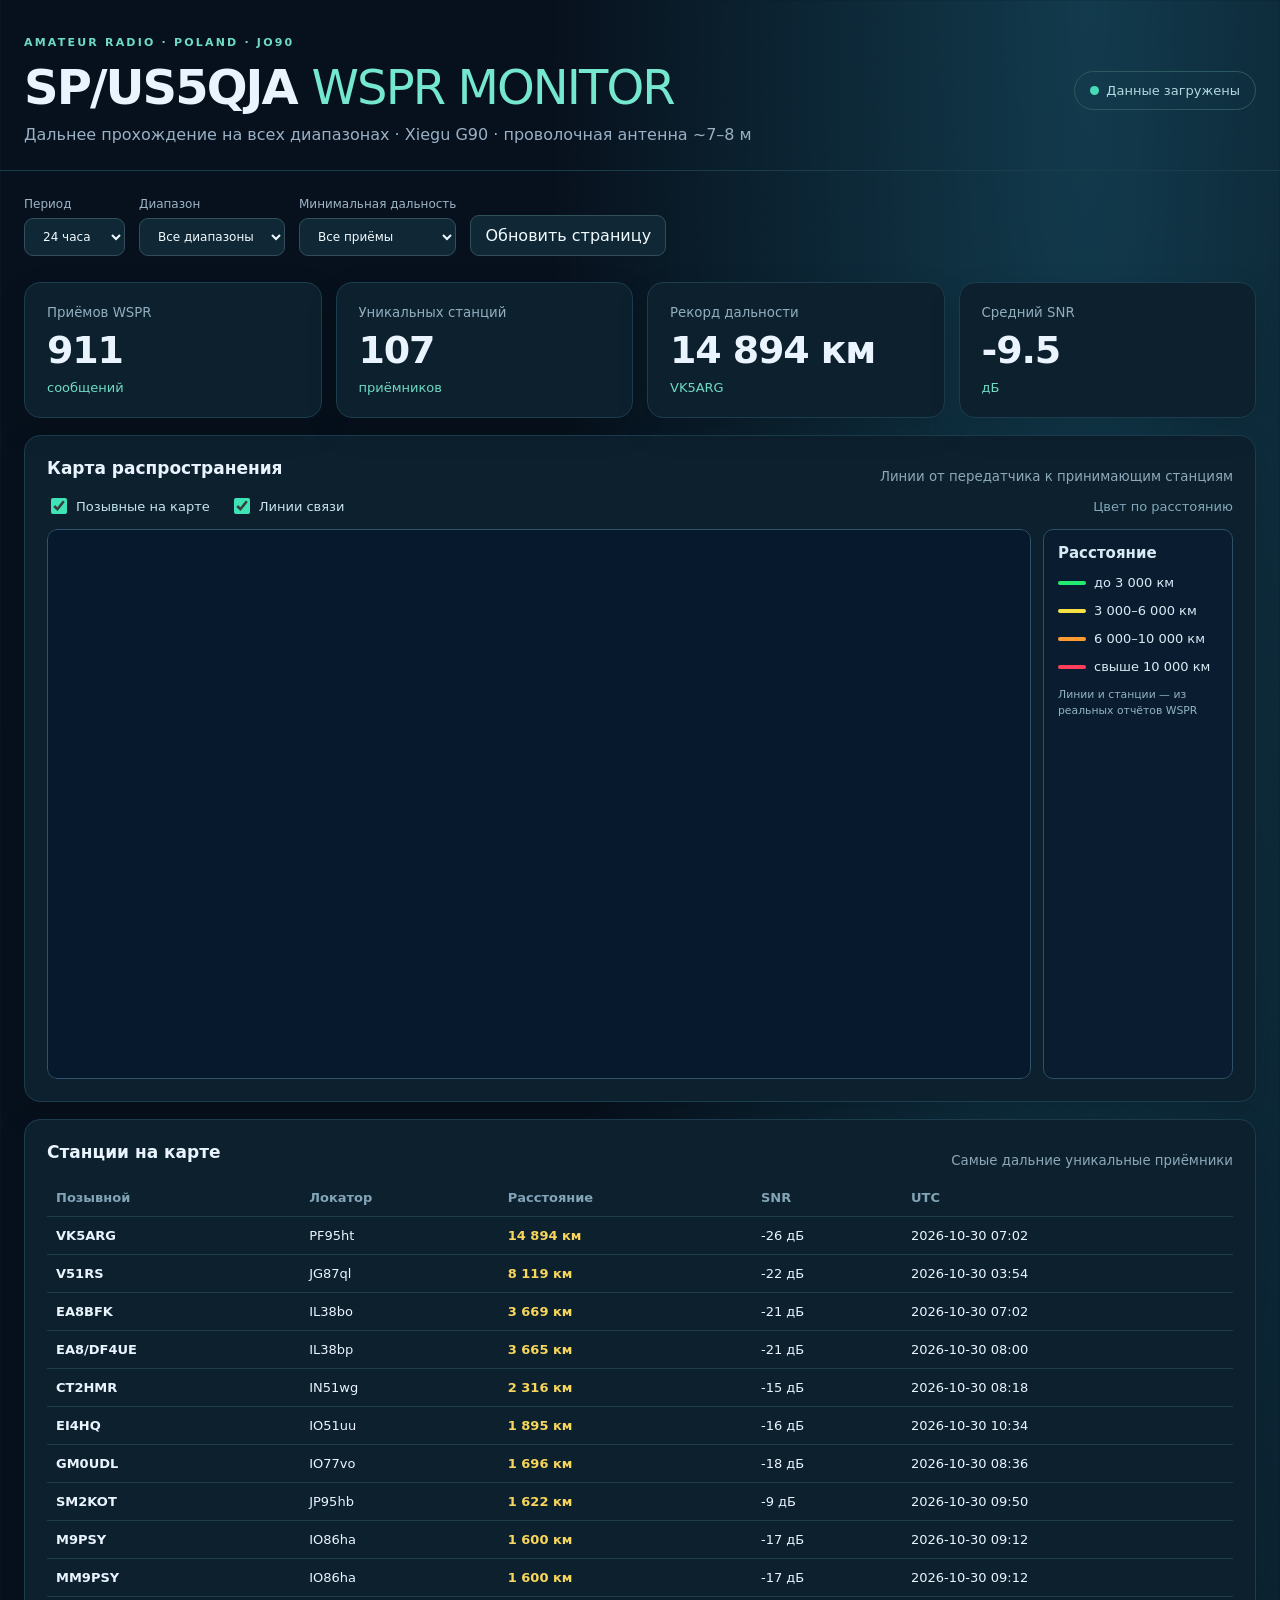
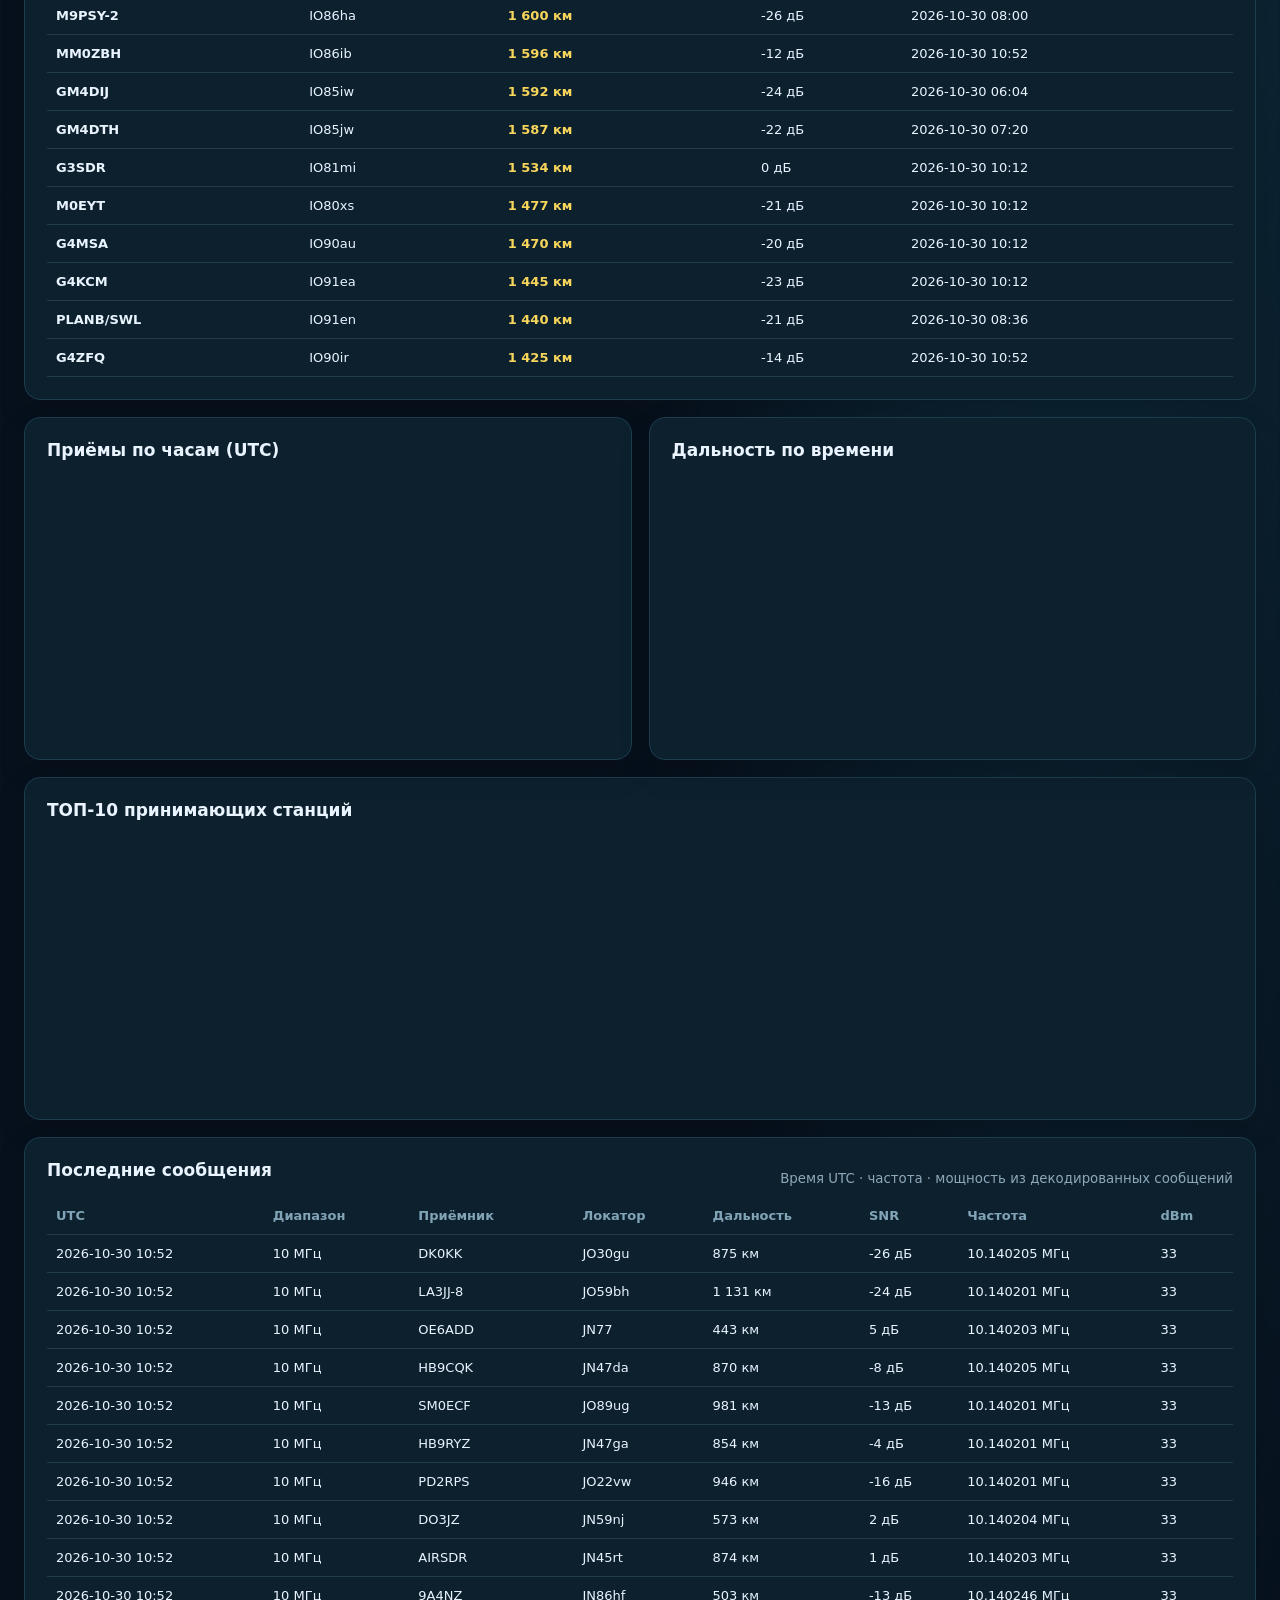
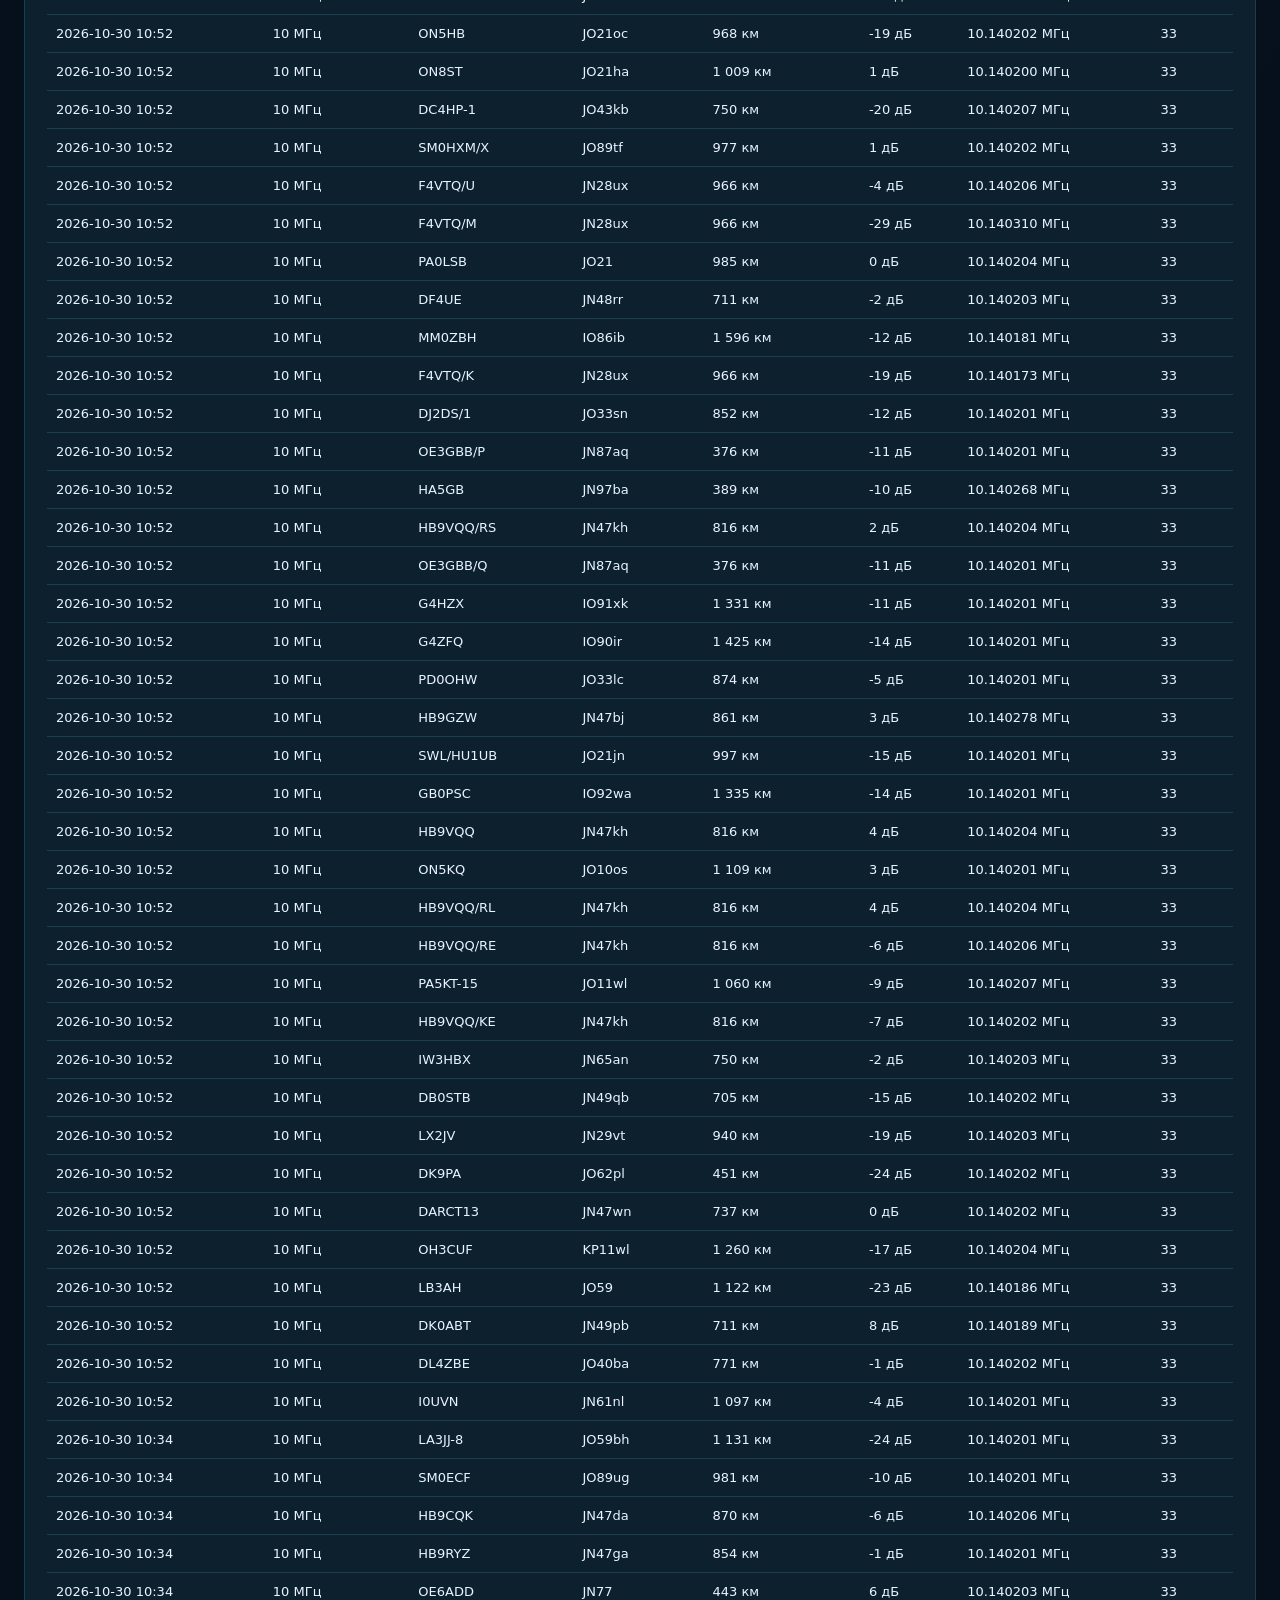
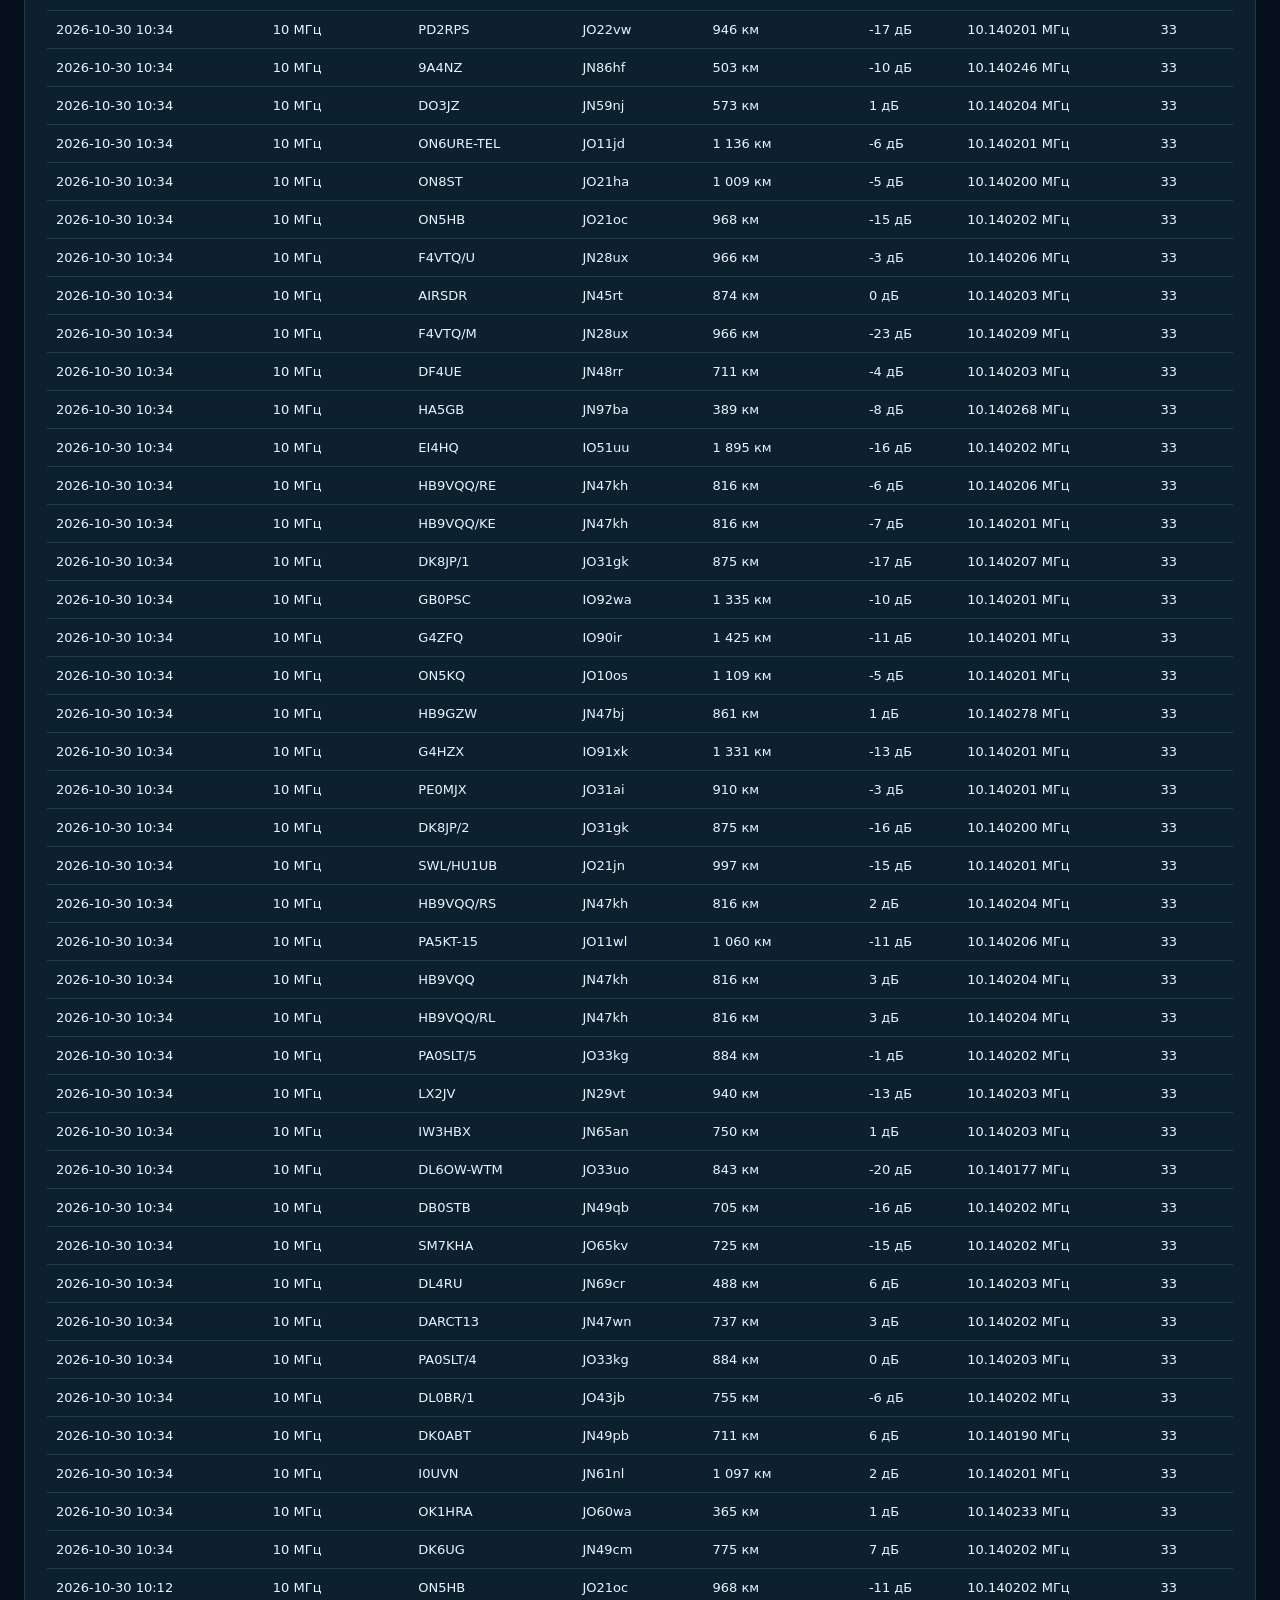
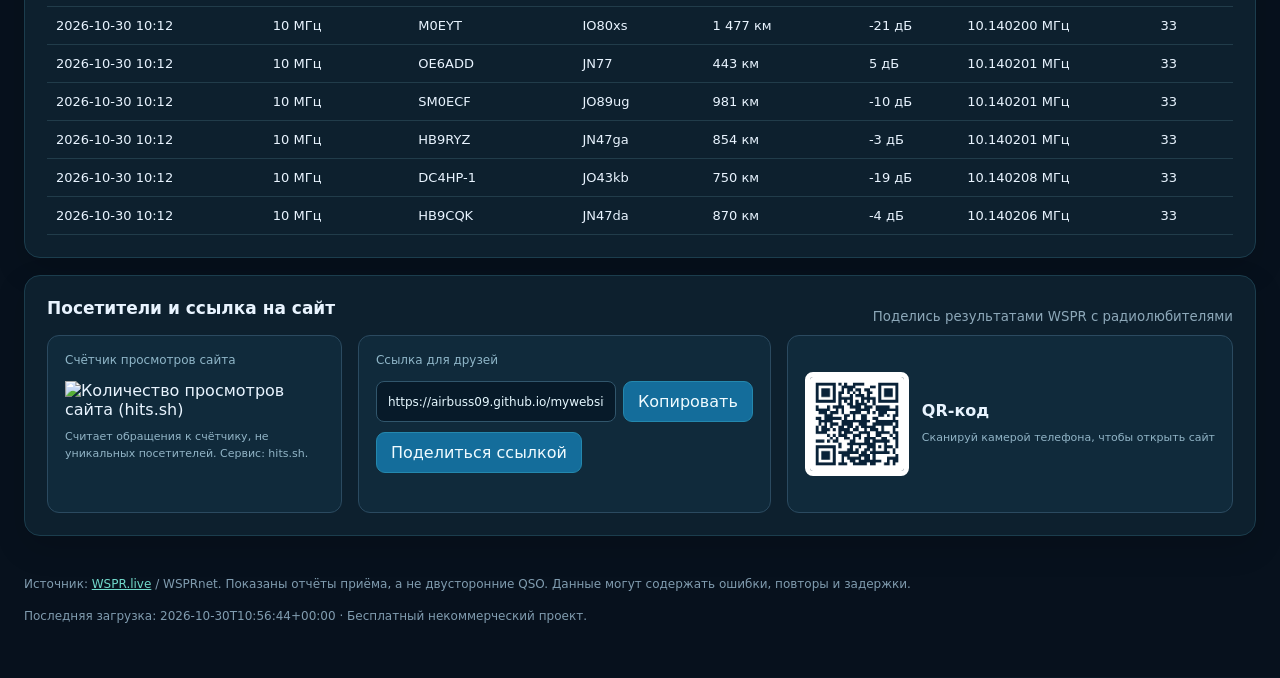
==== index.html @ c677f8a8 "Add files via upload" ====
<!doctype html><html lang="ru"><head><meta charset="utf-8"><meta name="viewport" content="width=device-width,initial-scale=1"><title>SP/US5QJA · WSPR Monitor</title><meta name="description" content="Мониторинг WSPR станции SP/US5QJA из Польши, все радиолюбительские диапазоны"><link rel="stylesheet" href="style.css?v=4"><link rel="stylesheet" href="https://unpkg.com/leaflet@1.9.4/dist/leaflet.css" ><script src="https://cdn.jsdelivr.net/npm/chart.js@4.4.7/dist/chart.umd.min.js" defer></script><script src="https://unpkg.com/leaflet@1.9.4/dist/leaflet.js" integrity="sha256-20nQCchB9co0qIjJZRGuk2/Z9VM+kNiyxNV1lvTlZBo=" crossorigin="" defer></script><script src="app.js?v=4" defer></script></head><body><header><div class="wrap top"><div><div class="eyebrow">AMATEUR RADIO · POLAND · JO90</div><h1>SP/US5QJA <span>WSPR MONITOR</span></h1><p>Дальнее прохождение на всех диапазонах · Xiegu G90 · проволочная антенна ~7–8 м</p></div><div class="status"><span class="dot"></span><span id="status">Загрузка данных…</span></div></div></header><main class="wrap"><section class="toolbar"><label>Период <select id="period"><option value="24">24 часа</option><option value="168">7 дней</option><option value="720">30 дней</option></select></label><label>Диапазон <select id="band"><option value="all">Все диапазоны</option><option value="1">160 м</option><option value="3">80 м</option><option value="5">60 м</option><option value="7">40 м</option><option value="10">30 м</option><option value="14">20 м</option><option value="18">17 м</option><option value="21">15 м</option><option value="24">12 м</option><option value="28">10 м</option><option value="50">6 м</option><option value="70">4 м</option><option value="144">2 м</option></select></label><label>Минимальная дальность <select id="distance"><option value="0">Все приёмы</option><option value="1000">1 000 км</option><option value="3000">3 000 км</option><option value="8000">8 000 км</option></select></label><button id="reload">Обновить страницу</button></section><section class="stats"><article><small>Приёмов WSPR</small><strong id="spots">—</strong><span>сообщений</span></article><article><small>Уникальных станций</small><strong id="receivers">—</strong><span>приёмников</span></article><article><small>Рекорд дальности</small><strong id="maxkm">—</strong><span id="bestcall">—</span></article><article><small>Средний SNR</small><strong id="snr">—</strong><span>дБ</span></article></section><section class="panel"><div class="heading"><h2>Карта распространения</h2><small>Линии от передатчика к принимающим станциям</small></div><div class="map-tools"><label><input id="showLabels" type="checkbox" checked> Позывные на карте</label><label><input id="showPaths" type="checkbox" checked> Линии связи</label><span>Цвет по расстоянию</span></div><div class="map-shell"><div id="map"></div><div class="map-legend"><b>Расстояние</b><div><i style="background:#23ec72"></i> до 3 000 км</div><div><i style="background:#f7e044"></i> 3 000–6 000 км</div><div><i style="background:#ff9b2f"></i> 6 000–10 000 км</div><div><i style="background:#ff405d"></i> свыше 10 000 км</div><small>Линии и станции — из реальных отчётов WSPR</small></div></div></section><section class="panel"><div class="heading"><h2>Станции на карте</h2><small>Самые дальние уникальные приёмники</small></div><div class="tablewrap"><table><thead><tr><th>Позывной</th><th>Локатор</th><th>Расстояние</th><th>SNR</th><th>UTC</th></tr></thead><tbody id="mapRows"></tbody></table></div></section><div class="two"><section class="panel"><h2>Приёмы по часам (UTC)</h2><div class="chart"><canvas id="hoursChart"></canvas></div></section><section class="panel"><h2>Дальность по времени</h2><div class="chart"><canvas id="distanceChart"></canvas></div></section></div><section class="panel"><h2>ТОП-10 принимающих станций</h2><div class="chart"><canvas id="topChart"></canvas></div></section><section class="panel"><div class="heading"><h2>Последние сообщения</h2><small>Время UTC · частота · мощность из декодированных сообщений</small></div><div class="tablewrap"><table><thead><tr><th>UTC</th><th>Диапазон</th><th>Приёмник</th><th>Локатор</th><th>Дальность</th><th>SNR</th><th>Частота</th><th>dBm</th></tr></thead><tbody id="rows"></tbody></table></div></section><section class="panel community-panel" aria-label="Поделиться сайтом">
<div class="heading"><h2>Посетители и ссылка на сайт</h2><small>Поделись результатами WSPR с радиолюбителями</small></div>
<div class="community-grid">
 <div class="visit-card"><span class="community-caption">Счётчик просмотров сайта</span>
  <img class="hits-counter" src="https://hits.sh/airbuss09.github.io/mywebsite.svg?label=Просмотры&amp;color=19b99f&amp;labelColor=17334a" alt="Количество просмотров сайта (hits.sh)" loading="lazy" referrerpolicy="no-referrer">
  <small>Считает обращения к счётчику, не уникальных посетителей. Сервис: hits.sh.</small>
 </div>
 <div class="share-card"><span class="community-caption">Ссылка для друзей</span>
  <div class="share-url"><input id="siteLink" aria-label="Ссылка на сайт" readonly value="https://airbuss09.github.io/mywebsite/"><button id="copySiteLink" type="button">Копировать</button></div>
  <button id="shareSiteLink" type="button" class="share-button">Поделиться ссылкой</button>
  <span id="shareNotice" role="status" aria-live="polite"></span>
 </div>
 <div class="qr-card"><img src="qr-site.png" width="104" height="104" alt="QR-код сайта SP/US5QJA" loading="lazy"><div><strong>QR-код</strong><small>Сканируй камерой телефона, чтобы открыть сайт</small></div></div>
</div></section><footer><p>Источник: <a href="https://wspr.live/" target="_blank" rel="noopener">WSPR.live</a> / WSPRnet. Показаны отчёты приёма, а не двусторонние QSO. Данные могут содержать ошибки, повторы и задержки.</p><p>Последняя загрузка: <span id="updated">—</span> · Бесплатный некоммерческий проект.</p></footer></main></body></html>
---- style.css ----
:root{color-scheme:dark;font-family:Inter,system-ui,-apple-system,Segoe UI,sans-serif;background:#07111d;color:#e9f4ff}*{box-sizing:border-box}body{margin:0;background:radial-gradient(ellipse at 85% 0,#123b4d 0,transparent 35%),#07111d}header{border-bottom:1px solid #1b3c4a;padding:36px 0 26px}.wrap{max-width:1190px;margin:auto;padding:0 24px}.top{display:flex;justify-content:space-between;gap:20px;align-items:center}.eyebrow{font-size:11px;letter-spacing:.2em;color:#6edbc4;font-weight:800}h1{font-size:clamp(28px,5vw,48px);letter-spacing:-.04em;margin:10px 0}h1 span{font-weight:300;color:#75e7cf}header p{color:#9ab0c4;margin:0}.status{border:1px solid #2c5960;border-radius:30px;padding:11px 15px;color:#b3d9df;font-size:13px;white-space:nowrap}.dot{display:inline-block;width:9px;height:9px;background:#49d9b6;border-radius:50%;margin-right:7px}.toolbar{display:flex;gap:14px;flex-wrap:wrap;align-items:end;margin:26px 0}.toolbar label{display:flex;flex-direction:column;gap:7px;color:#9db5c6;font-size:12px}select,button{background:#102735;border:1px solid #31505b;border-radius:9px;color:#f0fbff;padding:10px 14px;font:inherit;cursor:pointer}.stats{display:grid;grid-template-columns:repeat(4,1fr);gap:14px}.stats article,.panel{background:#0d202e;border:1px solid #1b3d4d;border-radius:16px;padding:22px;box-shadow:0 12px 32px #0002}.stats article{display:flex;flex-direction:column;gap:8px}.stats small{color:#91aebf}.stats strong{font-size:clamp(23px,3vw,38px);font-variant-numeric:tabular-nums;letter-spacing:-.03em}.stats span{color:#6edbc4;font-size:13px}.panel{margin-top:17px}.heading{display:flex;justify-content:space-between;gap:16px;align-items:center}.heading small{color:#8da8b9}h2{font-size:17px;margin:0 0 17px}#map{height:460px;border-radius:10px;background:#163040}.two{display:grid;grid-template-columns:1fr 1fr;gap:17px}.chart{height:260px;position:relative}.tablewrap{overflow-x:auto}table{border-collapse:collapse;width:100%;font-size:13px}th{text-align:left;color:#82a4b7;font-weight:600}th,td{padding:11px 9px;border-bottom:1px solid #213c4a;white-space:nowrap}tbody tr:hover{background:#163241}footer{padding:26px 0 40px;color:#809caf;font-size:12px;line-height:1.7}a{color:#72d9cb}.leaflet-container{font-family:inherit}@media(max-width:750px){.top{align-items:flex-start;flex-direction:column}.stats{grid-template-columns:repeat(2,1fr)}.two{grid-template-columns:1fr}.heading{display:block}#map{height:340px}.panel{padding:15px}}@media(max-width:430px){.wrap{padding:0 12px}.stats article{padding:13px}.stats strong{font-size:25px}}

/* Leaflet map containment and resilient layout */
html,body{max-width:100%;overflow-x:hidden}
main.wrap,.panel,.two,.two>.panel{min-width:0}
#map{display:block;position:relative;isolation:isolate;overflow:hidden;clip-path:inset(0 round 10px);width:100%;max-width:100%;z-index:0}
#map .leaflet-pane,#map .leaflet-map-pane,#map .leaflet-tile-pane,#map .leaflet-overlay-pane,#map .leaflet-shadow-pane,#map .leaflet-marker-pane,#map .leaflet-tooltip-pane,#map .leaflet-popup-pane{position:absolute;left:0;top:0}
#map .leaflet-tile,#map .leaflet-marker-icon,#map .leaflet-marker-shadow{position:absolute;left:0;top:0;max-width:none!important;max-height:none!important}
#map .leaflet-tile{width:256px;height:256px}
#map .leaflet-container{overflow:hidden}
#map .leaflet-control-container{position:relative;z-index:800}
.chart{overflow:hidden;min-width:0}
.chart canvas{display:block;max-width:100%!important;max-height:100%!important}

/* WSPRnet-inspired propagation map */
.wrap{max-width:1500px}
.map-tools{display:flex;align-items:center;gap:20px;flex-wrap:wrap;margin:0 0 12px;color:#c8e5ee;font-size:13px}
.map-tools label{display:flex;align-items:center;gap:6px;cursor:pointer}
.map-tools input{accent-color:#3ee4b6;width:16px;height:16px}
.map-tools span{margin-left:auto;color:#82a8ba}
.map-shell{display:grid;grid-template-columns:minmax(0,1fr) 190px;gap:12px;min-width:0}
#map{height:550px;border:1px solid #31526b;background:#07192d;clip-path:inset(0 round 10px)}
.map-legend{border:1px solid #2d5062;border-radius:10px;padding:14px;background:#0a1d30;display:flex;flex-direction:column;gap:13px;color:#d7ebf5;font-size:13px}
.map-legend b{font-size:15px}.map-legend div{display:flex;gap:8px;align-items:center}.map-legend i{display:inline-block;width:28px;height:4px;border-radius:4px;flex:none}.map-legend small{color:#93b3c5;line-height:1.5}
.wspr-label{background:#eef8ff;border:2px solid #28578a;border-radius:5px;color:#071b2d;font:700 11px/1.15 system-ui,sans-serif;padding:3px 5px;white-space:nowrap;box-shadow:0 2px 5px #0009}
.wspr-label.tx{border-color:#ff5968;background:#fff4e7;font-size:13px}
.wspr-label.far{border-color:#ff5269}
.leaflet-tooltip.wspr-tooltip{background:transparent;border:0;box-shadow:none;padding:0;pointer-events:none}
.leaflet-tooltip.wspr-tooltip:before{display:none}
#map .leaflet-container{background:#061a2c}
#map .leaflet-control-attribution{background:#061b2ddd;color:#c5d6e3}
#map .leaflet-control-attribution a{color:#a6e1fa}
#map .leaflet-control-zoom a{background:#102c45;color:white;border-color:#35536b}
#mapRows td:nth-child(3){font-weight:800;color:#f8d65b}
@media(max-width:850px){.map-shell{grid-template-columns:1fr}.map-legend{flex-direction:row;flex-wrap:wrap}.map-legend b{width:100%}#map{height:440px}}

/* Visitors, sharing and small QR */
.community-grid{display:grid;grid-template-columns:1fr 1.4fr auto;gap:16px;align-items:stretch}
.community-grid>div{background:#102a3b;border:1px solid #2b4a60;border-radius:12px;padding:17px;min-width:0}
.community-caption{display:block;color:#8fb6c8;font-size:12px;margin-bottom:14px}
.visit-card small,.qr-card small{display:block;color:#91b4c6;font-size:11px;line-height:1.5;margin-top:10px}
.hits-counter{display:block;max-width:100%;height:auto;min-height:20px}
.share-url{display:flex;gap:7px}
.share-url input{min-width:0;width:100%;border:1px solid #31566c;border-radius:8px;background:#071a29;color:#e6f8ff;padding:11px;font:inherit;font-size:12px}
.share-url button,.share-button{background:#146d9b;border-color:#2488ae}
.share-button{margin-top:10px}
#shareNotice{display:block;color:#77e5cc;font-size:12px;min-height:1.3em;margin-top:6px}
.qr-card{display:flex;align-items:center;gap:13px}
.qr-card img{width:104px;height:104px;flex:none;background:white;border:5px solid white;border-radius:8px}
.qr-card strong{display:block}
@media(max-width:950px){.community-grid{grid-template-columns:1fr 1fr}.qr-card{grid-column:1/-1}}
@media(max-width:620px){.community-grid{grid-template-columns:1fr}.qr-card{grid-column:auto}.share-url{flex-wrap:wrap}.share-url button{width:100%}}
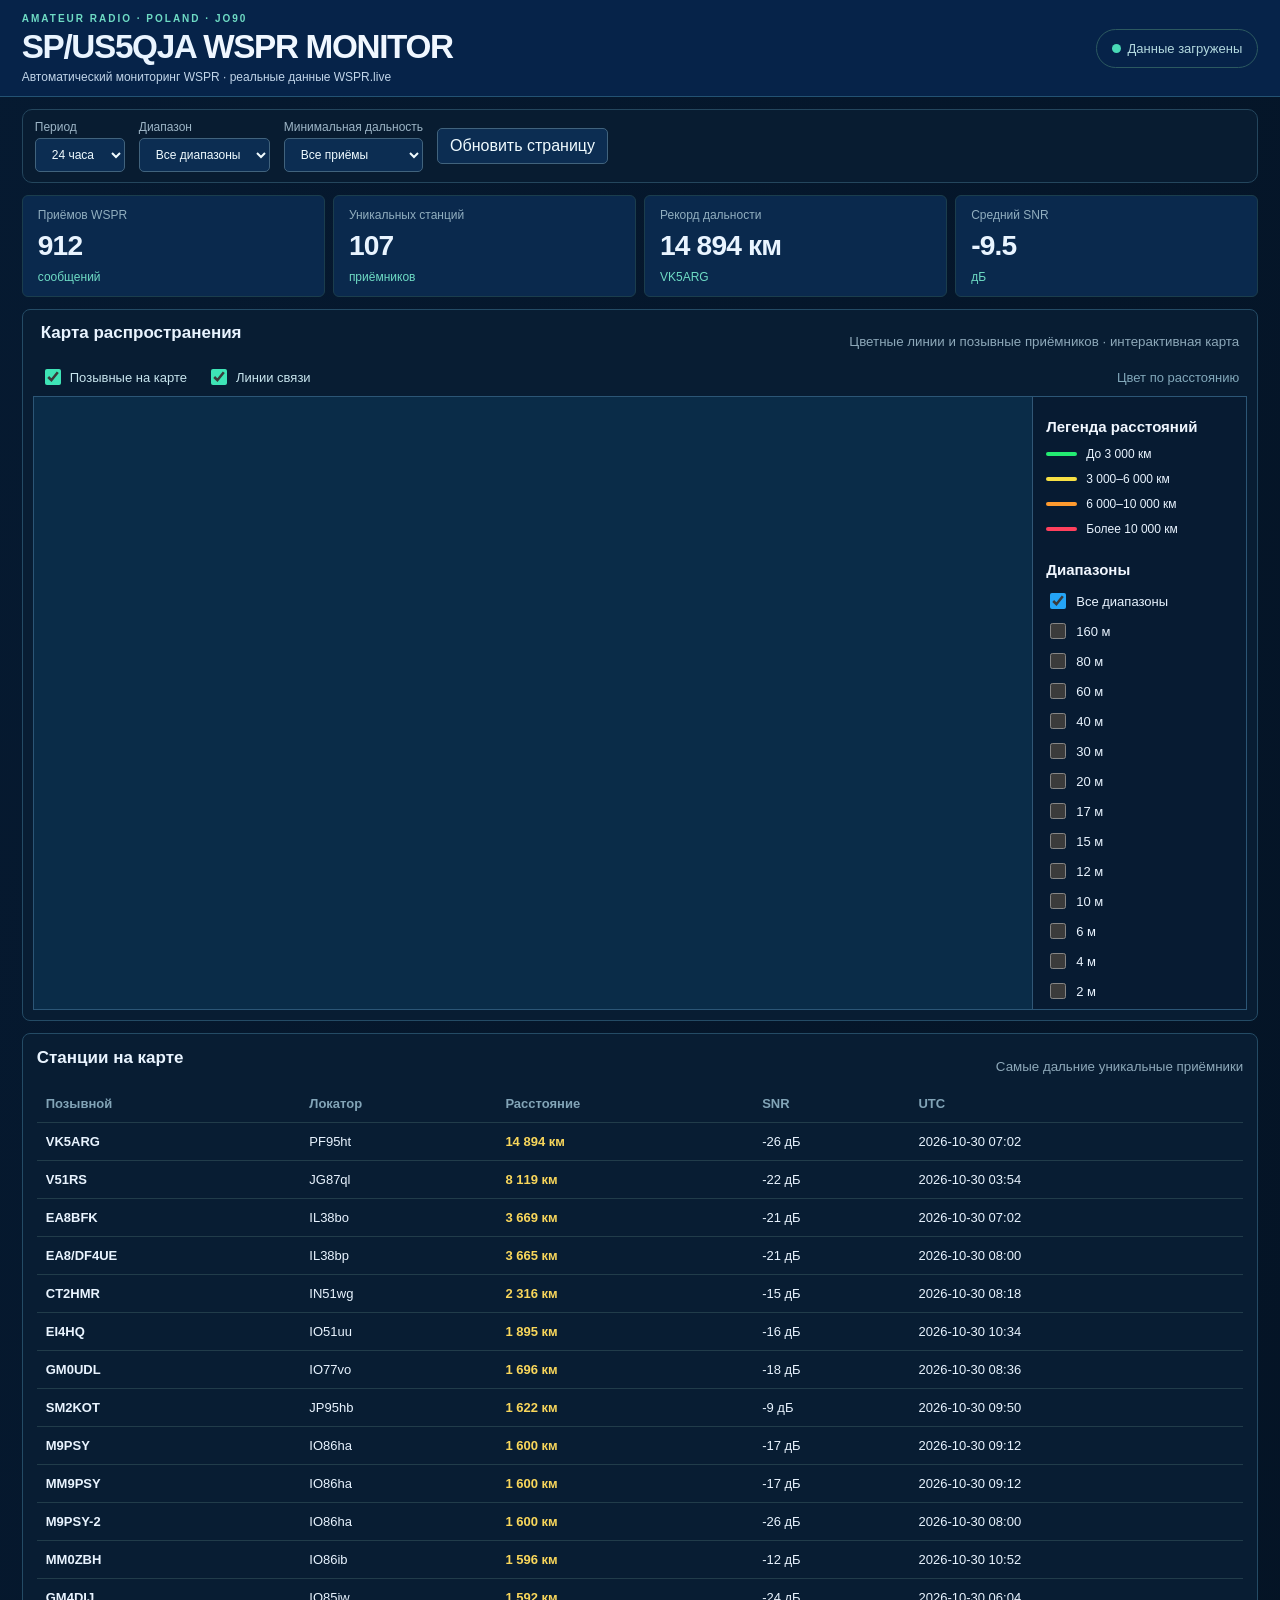
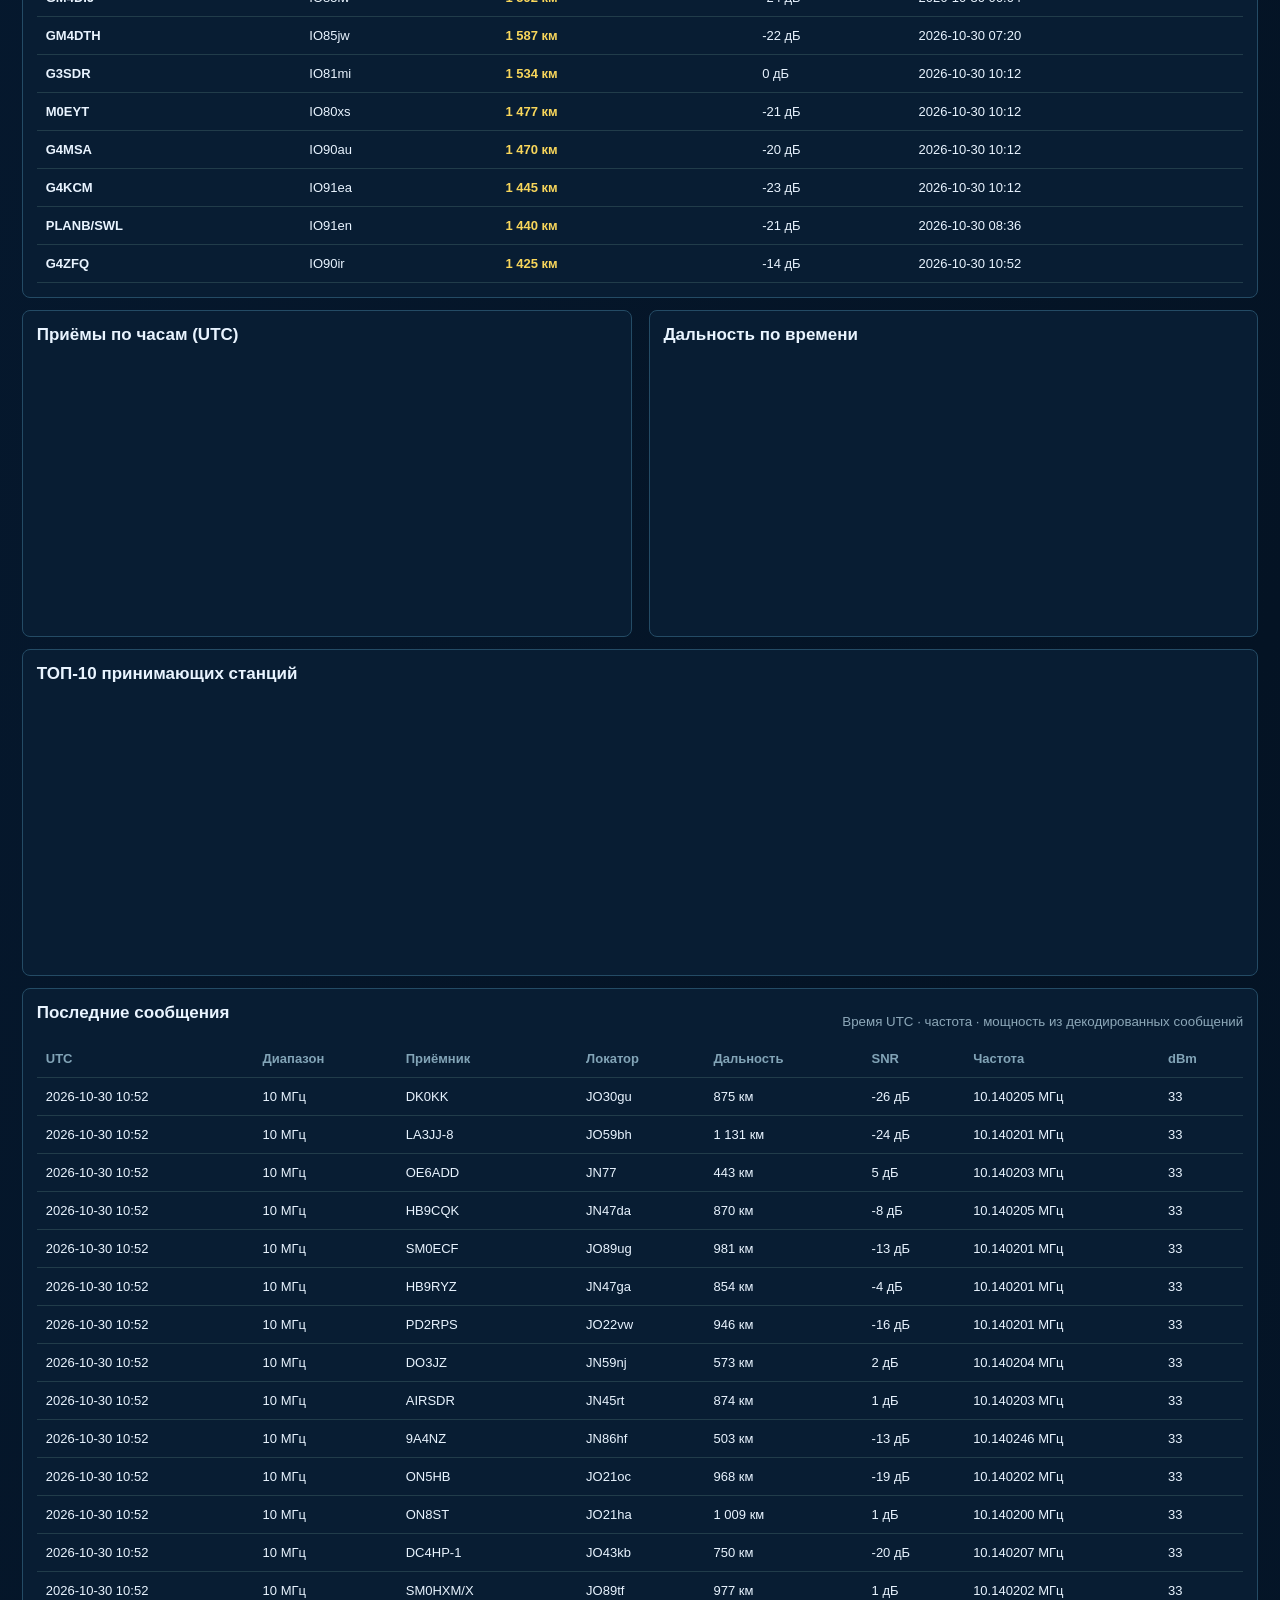
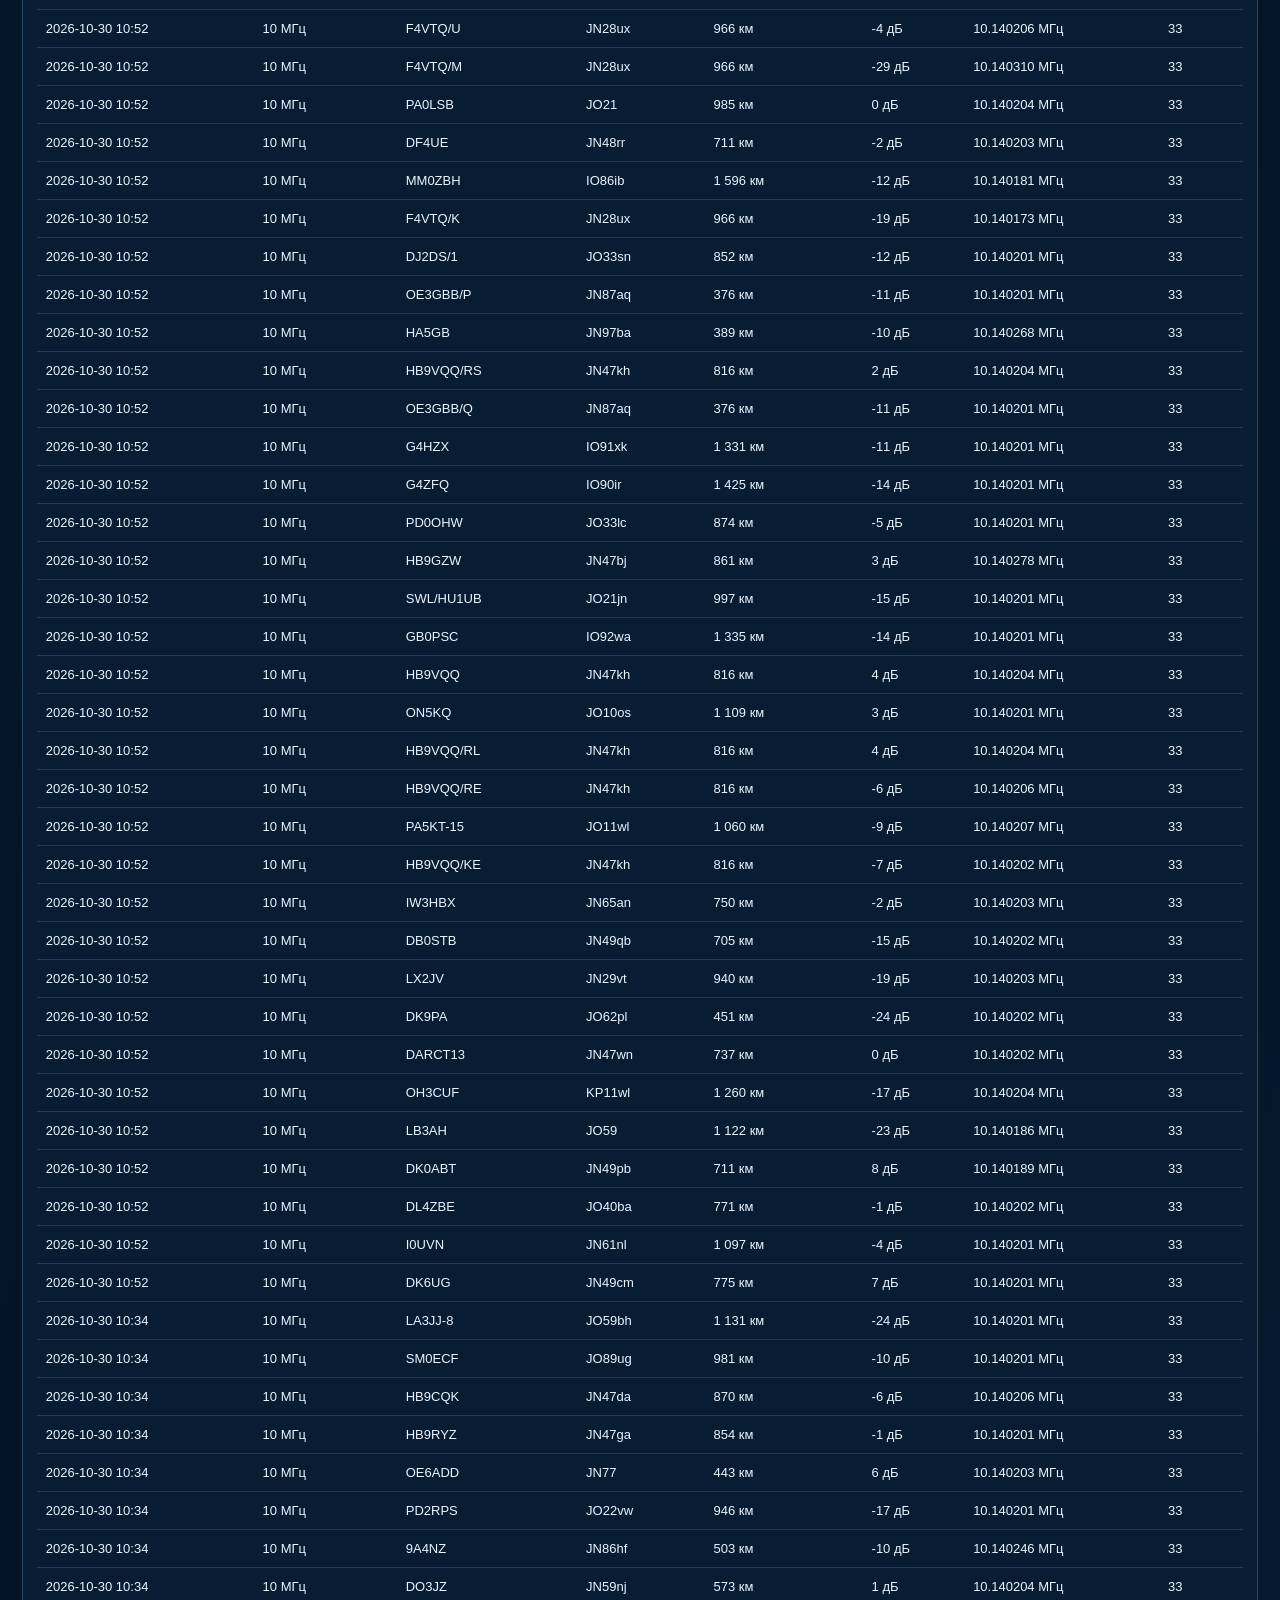
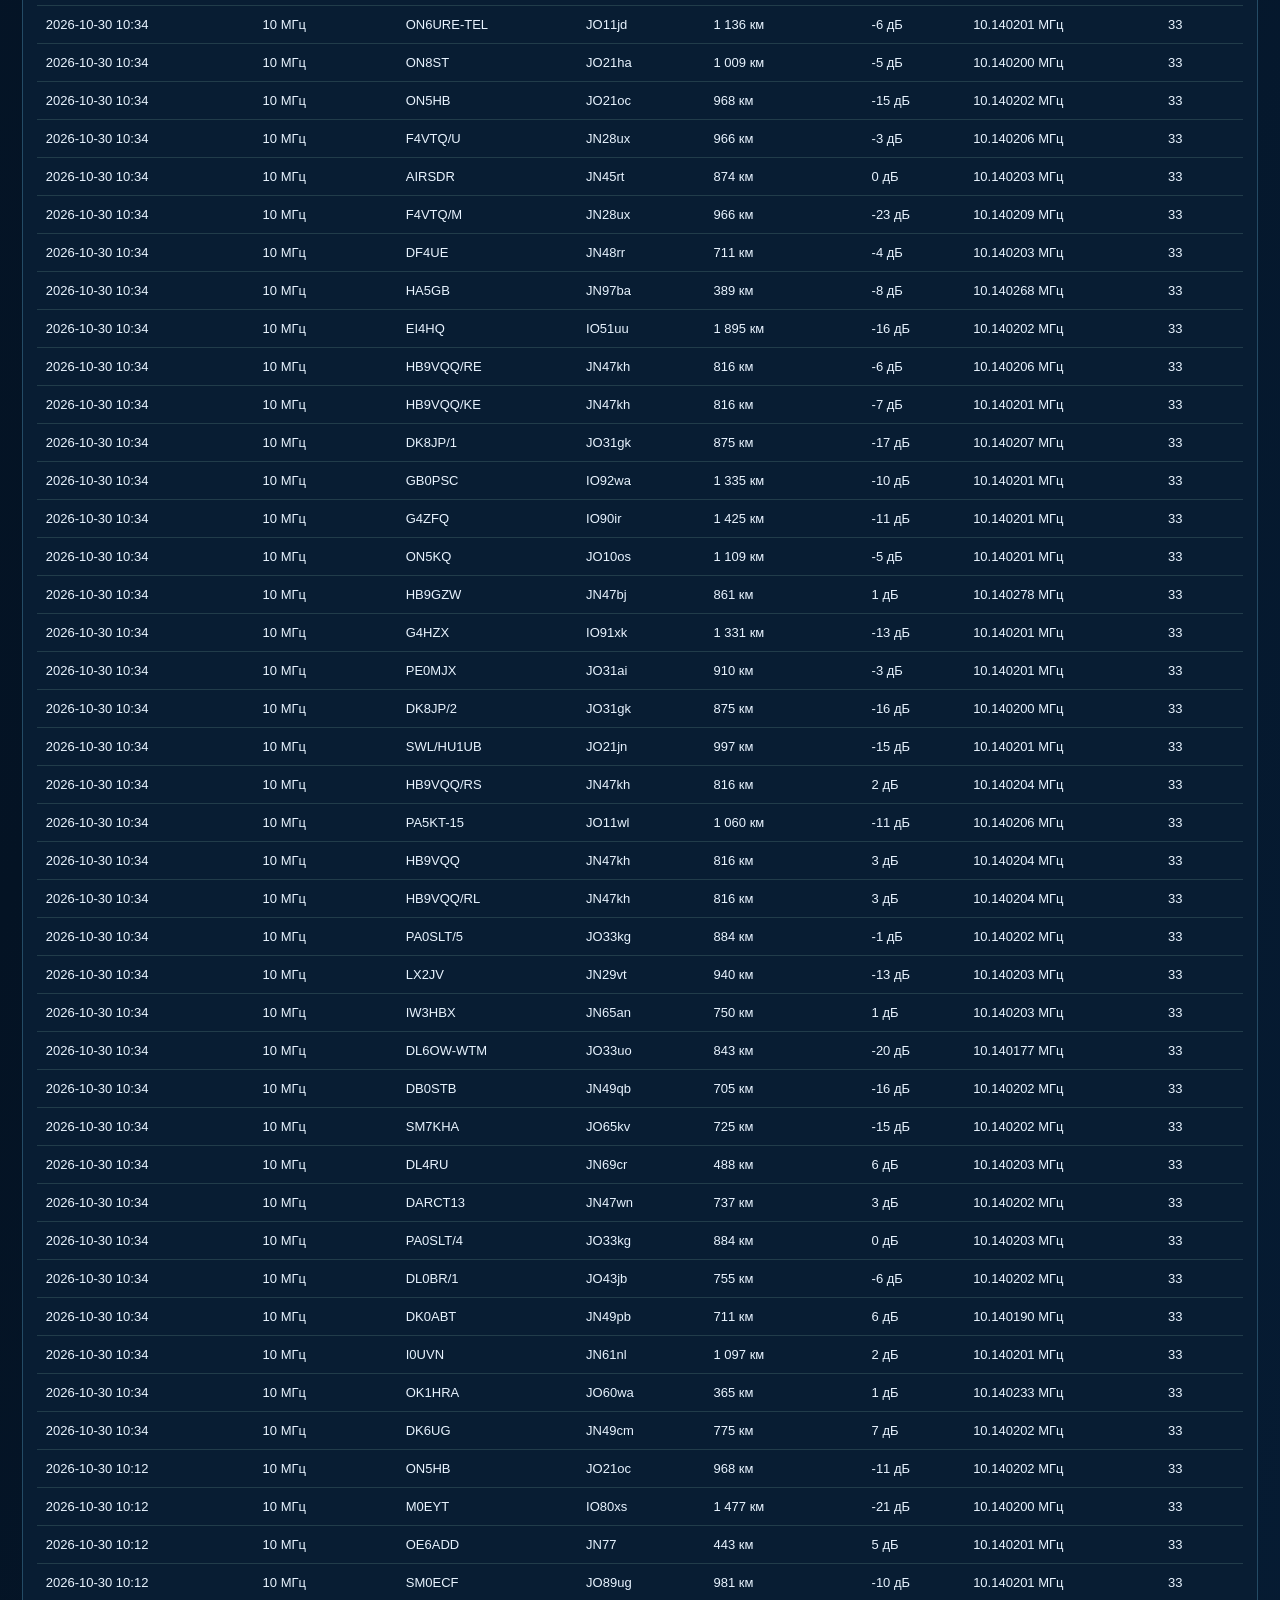
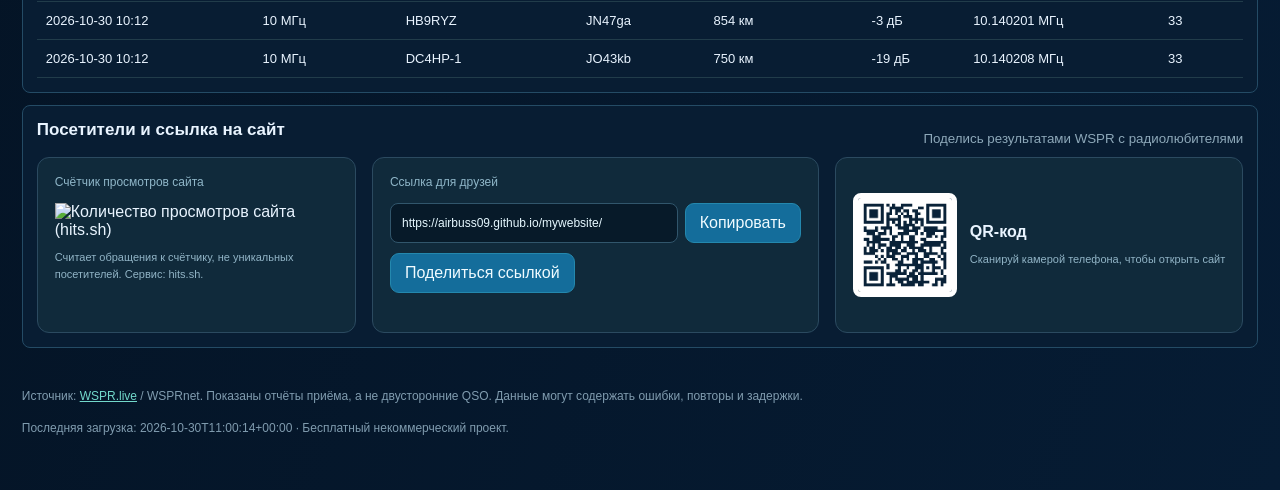
==== commit 138c5c3d: "Add files via upload" ====
--- a/index.html
+++ b/index.html
@@ -1,14 +1,15 @@
-<!doctype html><html lang="ru"><head><meta charset="utf-8"><meta name="viewport" content="width=device-width,initial-scale=1"><title>SP/US5QJA · WSPR Monitor</title><meta name="description" content="Мониторинг WSPR станции SP/US5QJA из Польши, все радиолюбительские диапазоны"><link rel="stylesheet" href="style.css?v=4"><link rel="stylesheet" href="https://unpkg.com/leaflet@1.9.4/dist/leaflet.css" ><script src="https://cdn.jsdelivr.net/npm/chart.js@4.4.7/dist/chart.umd.min.js" defer></script><script src="https://unpkg.com/leaflet@1.9.4/dist/leaflet.js" integrity="sha256-20nQCchB9co0qIjJZRGuk2/Z9VM+kNiyxNV1lvTlZBo=" crossorigin="" defer></script><script src="app.js?v=4" defer></script></head><body><header><div class="wrap top"><div><div class="eyebrow">AMATEUR RADIO · POLAND · JO90</div><h1>SP/US5QJA <span>WSPR MONITOR</span></h1><p>Дальнее прохождение на всех диапазонах · Xiegu G90 · проволочная антенна ~7–8 м</p></div><div class="status"><span class="dot"></span><span id="status">Загрузка данных…</span></div></div></header><main class="wrap"><section class="toolbar"><label>Период <select id="period"><option value="24">24 часа</option><option value="168">7 дней</option><option value="720">30 дней</option></select></label><label>Диапазон <select id="band"><option value="all">Все диапазоны</option><option value="1">160 м</option><option value="3">80 м</option><option value="5">60 м</option><option value="7">40 м</option><option value="10">30 м</option><option value="14">20 м</option><option value="18">17 м</option><option value="21">15 м</option><option value="24">12 м</option><option value="28">10 м</option><option value="50">6 м</option><option value="70">4 м</option><option value="144">2 м</option></select></label><label>Минимальная дальность <select id="distance"><option value="0">Все приёмы</option><option value="1000">1 000 км</option><option value="3000">3 000 км</option><option value="8000">8 000 км</option></select></label><button id="reload">Обновить страницу</button></section><section class="stats"><article><small>Приёмов WSPR</small><strong id="spots">—</strong><span>сообщений</span></article><article><small>Уникальных станций</small><strong id="receivers">—</strong><span>приёмников</span></article><article><small>Рекорд дальности</small><strong id="maxkm">—</strong><span id="bestcall">—</span></article><article><small>Средний SNR</small><strong id="snr">—</strong><span>дБ</span></article></section><section class="panel"><div class="heading"><h2>Карта распространения</h2><small>Линии от передатчика к принимающим станциям</small></div><div class="map-tools"><label><input id="showLabels" type="checkbox" checked> Позывные на карте</label><label><input id="showPaths" type="checkbox" checked> Линии связи</label><span>Цвет по расстоянию</span></div><div class="map-shell"><div id="map"></div><div class="map-legend"><b>Расстояние</b><div><i style="background:#23ec72"></i> до 3 000 км</div><div><i style="background:#f7e044"></i> 3 000–6 000 км</div><div><i style="background:#ff9b2f"></i> 6 000–10 000 км</div><div><i style="background:#ff405d"></i> свыше 10 000 км</div><small>Линии и станции — из реальных отчётов WSPR</small></div></div></section><section class="panel"><div class="heading"><h2>Станции на карте</h2><small>Самые дальние уникальные приёмники</small></div><div class="tablewrap"><table><thead><tr><th>Позывной</th><th>Локатор</th><th>Расстояние</th><th>SNR</th><th>UTC</th></tr></thead><tbody id="mapRows"></tbody></table></div></section><div class="two"><section class="panel"><h2>Приёмы по часам (UTC)</h2><div class="chart"><canvas id="hoursChart"></canvas></div></section><section class="panel"><h2>Дальность по времени</h2><div class="chart"><canvas id="distanceChart"></canvas></div></section></div><section class="panel"><h2>ТОП-10 принимающих станций</h2><div class="chart"><canvas id="topChart"></canvas></div></section><section class="panel"><div class="heading"><h2>Последние сообщения</h2><small>Время UTC · частота · мощность из декодированных сообщений</small></div><div class="tablewrap"><table><thead><tr><th>UTC</th><th>Диапазон</th><th>Приёмник</th><th>Локатор</th><th>Дальность</th><th>SNR</th><th>Частота</th><th>dBm</th></tr></thead><tbody id="rows"></tbody></table></div></section><section class="panel community-panel" aria-label="Поделиться сайтом">
+<!DOCTYPE html>
+<html lang="ru"><head><meta charset="utf-8"/><meta content="width=device-width,initial-scale=1" name="viewport"/><title>SP/US5QJA · WSPR Monitor</title><meta content="Мониторинг WSPR станции SP/US5QJA из Польши, все радиолюбительские диапазоны" name="description"/><link href="style.css?v=6" rel="stylesheet"/><link href="https://unpkg.com/leaflet@1.9.4/dist/leaflet.css" rel="stylesheet"/><script defer="" src="https://cdn.jsdelivr.net/npm/chart.js@4.4.7/dist/chart.umd.min.js"></script><script crossorigin="" defer="" integrity="sha256-20nQCchB9co0qIjJZRGuk2/Z9VM+kNiyxNV1lvTlZBo=" src="https://unpkg.com/leaflet@1.9.4/dist/leaflet.js"></script><script defer="" src="app.js?v=6"></script></head><body><header><div class="wrap top"><div><div class="eyebrow">AMATEUR RADIO · POLAND · JO90</div><h1>SP/US5QJA <span>WSPR MONITOR</span></h1><p>Автоматический мониторинг WSPR · реальные данные WSPR.live</p></div><div class="status"><span class="dot"></span><span id="status">Загрузка данных…</span></div></div></header><main class="wrap"><section class="toolbar"><label>Период <select id="period"><option value="24">24 часа</option><option value="168">7 дней</option><option value="720">30 дней</option></select></label><label>Диапазон <select id="band"><option value="all">Все диапазоны</option><option value="1">160 м</option><option value="3">80 м</option><option value="5">60 м</option><option value="7">40 м</option><option value="10">30 м</option><option value="14">20 м</option><option value="18">17 м</option><option value="21">15 м</option><option value="24">12 м</option><option value="28">10 м</option><option value="50">6 м</option><option value="70">4 м</option><option value="144">2 м</option></select></label><label>Минимальная дальность <select id="distance"><option value="0">Все приёмы</option><option value="1000">1 000 км</option><option value="3000">3 000 км</option><option value="8000">8 000 км</option></select></label><button id="reload">Обновить страницу</button></section><section class="stats stats-compact"><article><small>Приёмов WSPR</small><strong id="spots">—</strong><span>сообщений</span></article><article><small>Уникальных станций</small><strong id="receivers">—</strong><span>приёмников</span></article><article><small>Рекорд дальности</small><strong id="maxkm">—</strong><span id="bestcall">—</span></article><article><small>Средний SNR</small><strong id="snr">—</strong><span>дБ</span></article></section><section class="panel map-panel"><div class="heading"><h2>Карта распространения</h2><small>Цветные линии и позывные приёмников · интерактивная карта</small></div><div class="map-tools"><label><input checked="" id="showLabels" type="checkbox"/> Позывные на карте</label><label><input checked="" id="showPaths" type="checkbox"/> Линии связи</label><span>Цвет по расстоянию</span></div><div class="map-shell"><div id="map"></div><aside class="map-sidebar"><h3>Легенда расстояний</h3><div class="legend-row"><i style="background:#23ec72"></i>До 3 000 км</div><div class="legend-row"><i style="background:#f7e044"></i>3 000–6 000 км</div><div class="legend-row"><i style="background:#ff9b2f"></i>6 000–10 000 км</div><div class="legend-row"><i style="background:#ff405d"></i>Более 10 000 км</div><h3>Диапазоны</h3><label class="band-option"><input checked="" id="allBandsCheck" type="checkbox"/> Все диапазоны</label><label class="band-option"><input class="band-checkbox" type="checkbox" value="1"/> 160 м</label><label class="band-option"><input class="band-checkbox" type="checkbox" value="3"/> 80 м</label><label class="band-option"><input class="band-checkbox" type="checkbox" value="5"/> 60 м</label><label class="band-option"><input class="band-checkbox" type="checkbox" value="7"/> 40 м</label><label class="band-option"><input class="band-checkbox" type="checkbox" value="10"/> 30 м</label><label class="band-option"><input class="band-checkbox" type="checkbox" value="14"/> 20 м</label><label class="band-option"><input class="band-checkbox" type="checkbox" value="18"/> 17 м</label><label class="band-option"><input class="band-checkbox" type="checkbox" value="21"/> 15 м</label><label class="band-option"><input class="band-checkbox" type="checkbox" value="24"/> 12 м</label><label class="band-option"><input class="band-checkbox" type="checkbox" value="28"/> 10 м</label><label class="band-option"><input class="band-checkbox" type="checkbox" value="50"/> 6 м</label><label class="band-option"><input class="band-checkbox" type="checkbox" value="70"/> 4 м</label><label class="band-option"><input class="band-checkbox" type="checkbox" value="144"/> 2 м</label></aside></div></section><section class="panel"><div class="heading"><h2>Станции на карте</h2><small>Самые дальние уникальные приёмники</small></div><div class="tablewrap"><table><thead><tr><th>Позывной</th><th>Локатор</th><th>Расстояние</th><th>SNR</th><th>UTC</th></tr></thead><tbody id="mapRows"></tbody></table></div></section><div class="two"><section class="panel"><h2>Приёмы по часам (UTC)</h2><div class="chart"><canvas id="hoursChart"></canvas></div></section><section class="panel"><h2>Дальность по времени</h2><div class="chart"><canvas id="distanceChart"></canvas></div></section></div><section class="panel"><h2>ТОП-10 принимающих станций</h2><div class="chart"><canvas id="topChart"></canvas></div></section><section class="panel"><div class="heading"><h2>Последние сообщения</h2><small>Время UTC · частота · мощность из декодированных сообщений</small></div><div class="tablewrap"><table><thead><tr><th>UTC</th><th>Диапазон</th><th>Приёмник</th><th>Локатор</th><th>Дальность</th><th>SNR</th><th>Частота</th><th>dBm</th></tr></thead><tbody id="rows"></tbody></table></div></section><section aria-label="Поделиться сайтом" class="panel community-panel">
 <div class="heading"><h2>Посетители и ссылка на сайт</h2><small>Поделись результатами WSPR с радиолюбителями</small></div>
 <div class="community-grid">
- <div class="visit-card"><span class="community-caption">Счётчик просмотров сайта</span>
-  <img class="hits-counter" src="https://hits.sh/airbuss09.github.io/mywebsite.svg?label=Просмотры&amp;color=19b99f&amp;labelColor=17334a" alt="Количество просмотров сайта (hits.sh)" loading="lazy" referrerpolicy="no-referrer">
-  <small>Считает обращения к счётчику, не уникальных посетителей. Сервис: hits.sh.</small>
- </div>
- <div class="share-card"><span class="community-caption">Ссылка для друзей</span>
-  <div class="share-url"><input id="siteLink" aria-label="Ссылка на сайт" readonly value="https://airbuss09.github.io/mywebsite/"><button id="copySiteLink" type="button">Копировать</button></div>
-  <button id="shareSiteLink" type="button" class="share-button">Поделиться ссылкой</button>
-  <span id="shareNotice" role="status" aria-live="polite"></span>
- </div>
- <div class="qr-card"><img src="qr-site.png" width="104" height="104" alt="QR-код сайта SP/US5QJA" loading="lazy"><div><strong>QR-код</strong><small>Сканируй камерой телефона, чтобы открыть сайт</small></div></div>
-</div></section><footer><p>Источник: <a href="https://wspr.live/" target="_blank" rel="noopener">WSPR.live</a> / WSPRnet. Показаны отчёты приёма, а не двусторонние QSO. Данные могут содержать ошибки, повторы и задержки.</p><p>Последняя загрузка: <span id="updated">—</span> · Бесплатный некоммерческий проект.</p></footer></main></body></html>
+<div class="visit-card"><span class="community-caption">Счётчик просмотров сайта</span>
+<img alt="Количество просмотров сайта (hits.sh)" class="hits-counter" loading="lazy" referrerpolicy="no-referrer" src="https://hits.sh/airbuss09.github.io/mywebsite.svg?label=Просмотры&amp;color=19b99f&amp;labelColor=17334a"/>
+<small>Считает обращения к счётчику, не уникальных посетителей. Сервис: hits.sh.</small>
+</div>
+<div class="share-card"><span class="community-caption">Ссылка для друзей</span>
+<div class="share-url"><input aria-label="Ссылка на сайт" id="siteLink" readonly="" value="https://airbuss09.github.io/mywebsite/"/><button id="copySiteLink" type="button">Копировать</button></div>
+<button class="share-button" id="shareSiteLink" type="button">Поделиться ссылкой</button>
+<span aria-live="polite" id="shareNotice" role="status"></span>
+</div>
+<div class="qr-card"><img alt="QR-код сайта SP/US5QJA" height="104" loading="lazy" src="qr-site.png" width="104"/><div><strong>QR-код</strong><small>Сканируй камерой телефона, чтобы открыть сайт</small></div></div>
+</div></section><footer><p>Источник: <a href="https://wspr.live/" rel="noopener" target="_blank">WSPR.live</a> / WSPRnet. Показаны отчёты приёма, а не двусторонние QSO. Данные могут содержать ошибки, повторы и задержки.</p><p>Последняя загрузка: <span id="updated">—</span> · Бесплатный некоммерческий проект.</p></footer></main></body></html>
--- a/style.css
+++ b/style.css
@@ -50,3 +50,27 @@
 .qr-card strong{display:block}
 @media(max-width:950px){.community-grid{grid-template-columns:1fr 1fr}.qr-card{grid-column:1/-1}}
 @media(max-width:620px){.community-grid{grid-template-columns:1fr}.qr-card{grid-column:auto}.share-url{flex-wrap:wrap}.share-url button{width:100%}}
+
+/* Full-screen WSPRnet-inspired dashboard */
+:root{font-family:Arial,system-ui,sans-serif;background:#051426}
+body{background:linear-gradient(110deg,#061a31,#041324 55%,#061c34)}
+.wrap{max-width:none;padding-left:clamp(12px,1.7vw,28px);padding-right:clamp(12px,1.7vw,28px)}
+header{padding:13px 0 12px;background:#062349;border-bottom:1px solid #235273}
+.eyebrow{font-size:10px}h1{font-size:clamp(25px,2.6vw,39px);margin:4px 0}h1 span{color:#f0f7ff;font-weight:600}
+header p{font-size:12px;color:#c0d4e8}
+.toolbar{margin:12px 0;align-items:center;background:#081c31;padding:10px 12px;border:1px solid #24465d;border-radius:10px}
+.toolbar label{gap:4px}.toolbar select,.toolbar button{background:#0c2d52;border:1px solid #41637d;border-radius:5px;padding:8px 12px}
+.stats{gap:8px}.stats article{border-radius:6px;padding:12px 15px;background:#0a294d;box-shadow:none}.stats strong{font-size:clamp(22px,2.2vw,31px)}
+.stats small{font-size:12px}.stats span{font-size:12px}
+.panel{background:#081d33;border:1px solid #244b65;border-radius:8px;padding:14px;margin-top:12px;box-shadow:none}
+.map-panel{padding:10px}.map-panel .heading{padding:3px 8px 6px}
+.map-tools{margin:0 8px 8px}.map-shell{grid-template-columns:minmax(0,1fr) 214px;gap:0;border:1px solid #2c5676}
+#map{height:min(68vh,750px);min-height:460px;border-radius:0;border:0;clip-path:none;background:#0a2c48}
+.map-sidebar{background:#071b32;padding:15px 13px;border-left:1px solid #315776;overflow-y:auto;max-height:min(68vh,750px);min-height:460px}
+.map-sidebar h3{font-size:15px;margin:6px 0 12px;color:#f1f7ff}.map-sidebar h3:not(:first-child){margin-top:25px}
+.legend-row{display:flex;align-items:center;gap:9px;font-size:12px;margin:11px 0}.legend-row i{display:block;width:31px;height:4px;border-radius:3px;flex:none}
+.band-option{display:flex;align-items:center;gap:7px;font-size:13px;margin:8px 0;cursor:pointer}.band-option input{width:16px;height:16px;accent-color:#24a5f7}
+#map .leaflet-control-attribution{font-size:9px}
+#map .leaflet-tooltip.wspr-tooltip{z-index:650}
+@media(max-width:900px){.map-shell{grid-template-columns:1fr}.map-sidebar{max-height:none;min-height:0;border-left:0;border-top:1px solid #315776;display:flex;flex-wrap:wrap;gap:5px 15px;align-items:center}.map-sidebar h3{width:100%;margin:10px 0 5px}.map-sidebar h3:not(:first-child){margin-top:12px}.band-option{margin:4px 0}#map{height:58vh;min-height:360px}}
+@media(max-width:550px){.stats{grid-template-columns:repeat(2,minmax(0,1fr))}.map-tools span{display:none}#map{height:420px;min-height:420px}.toolbar{gap:8px}}
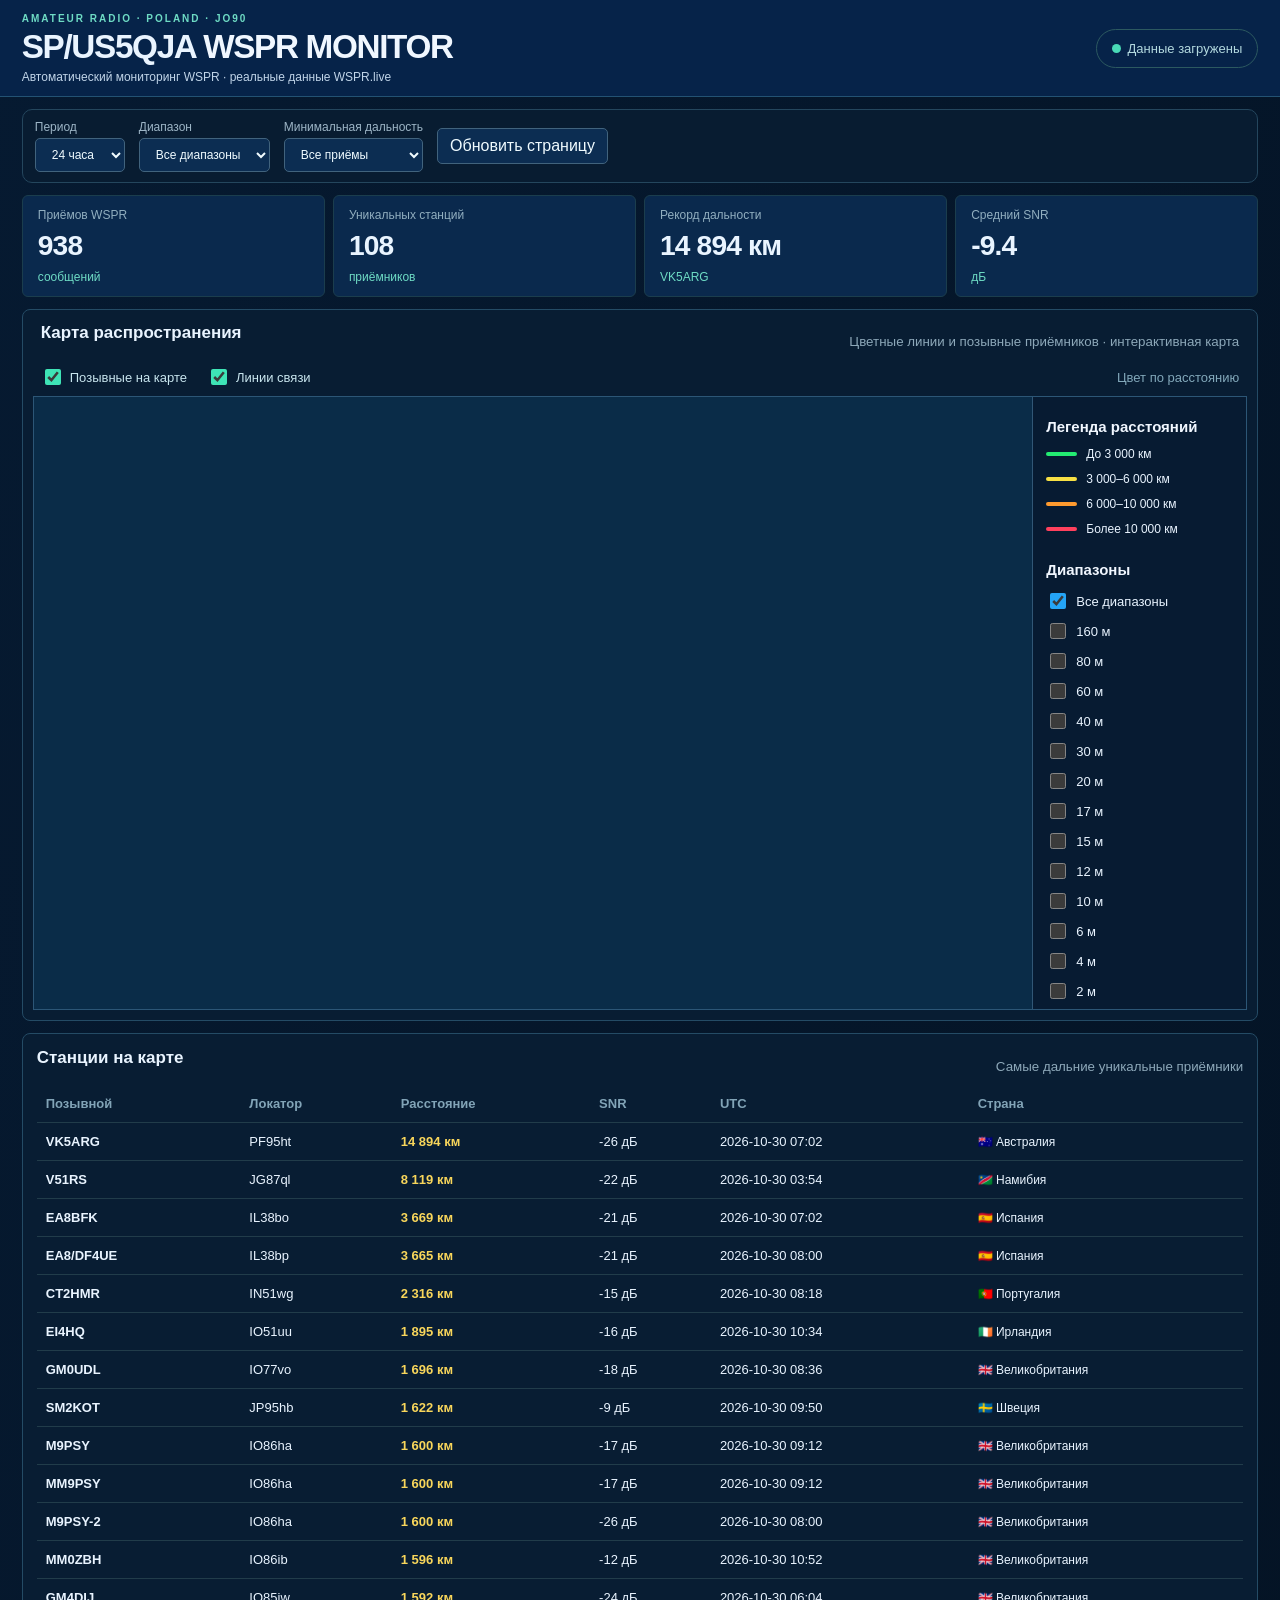
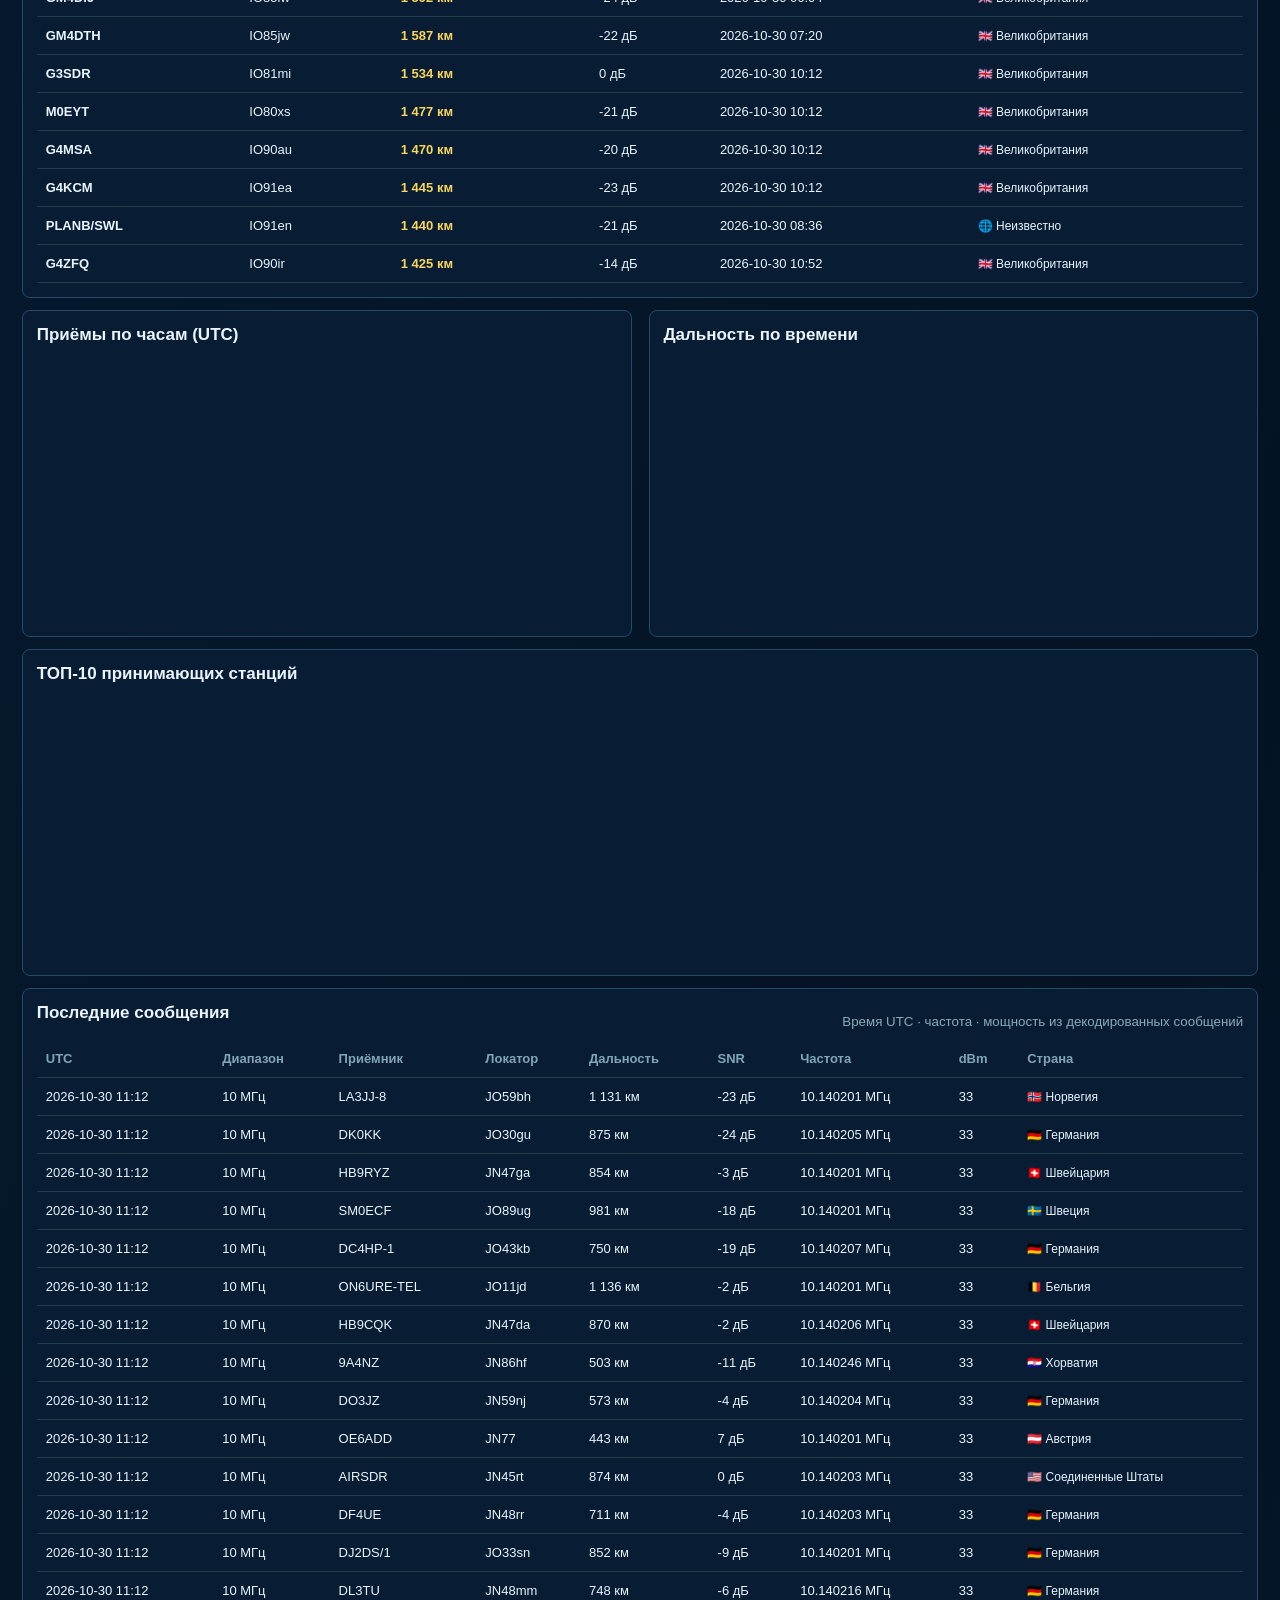
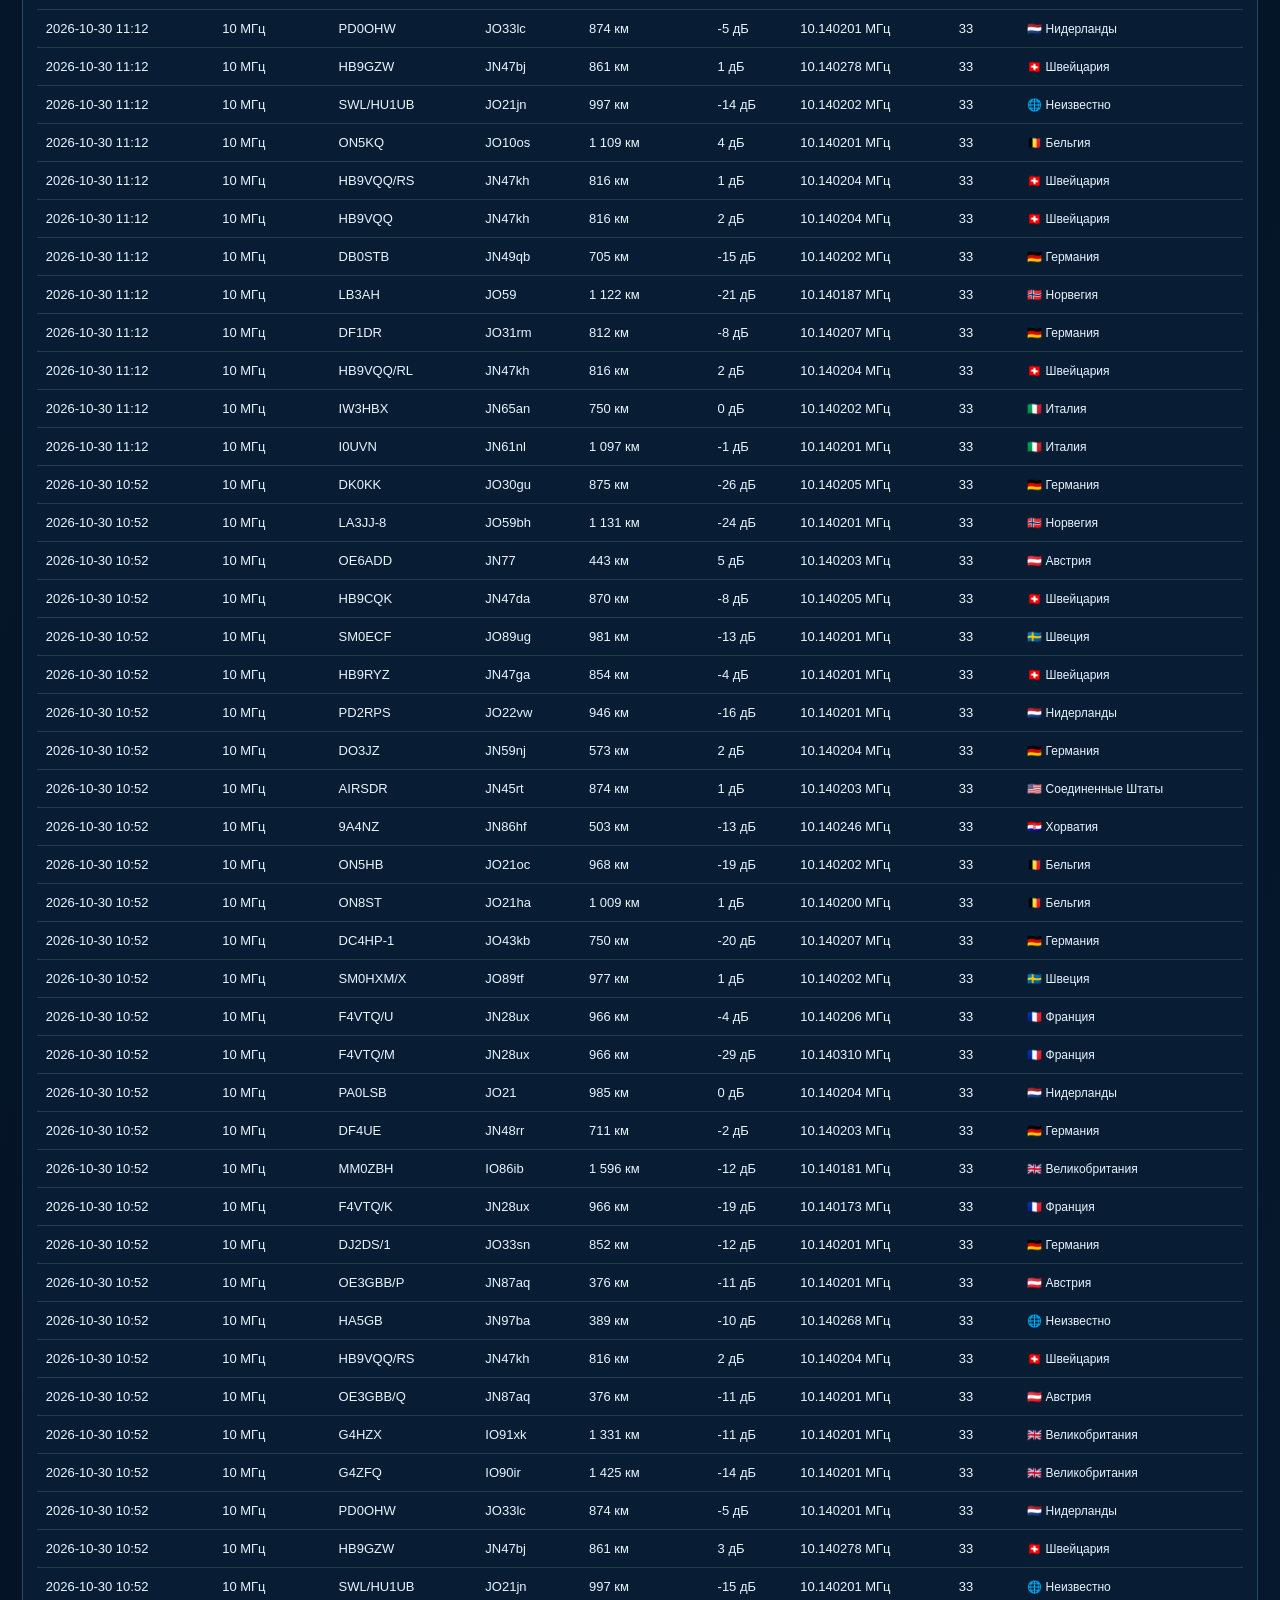
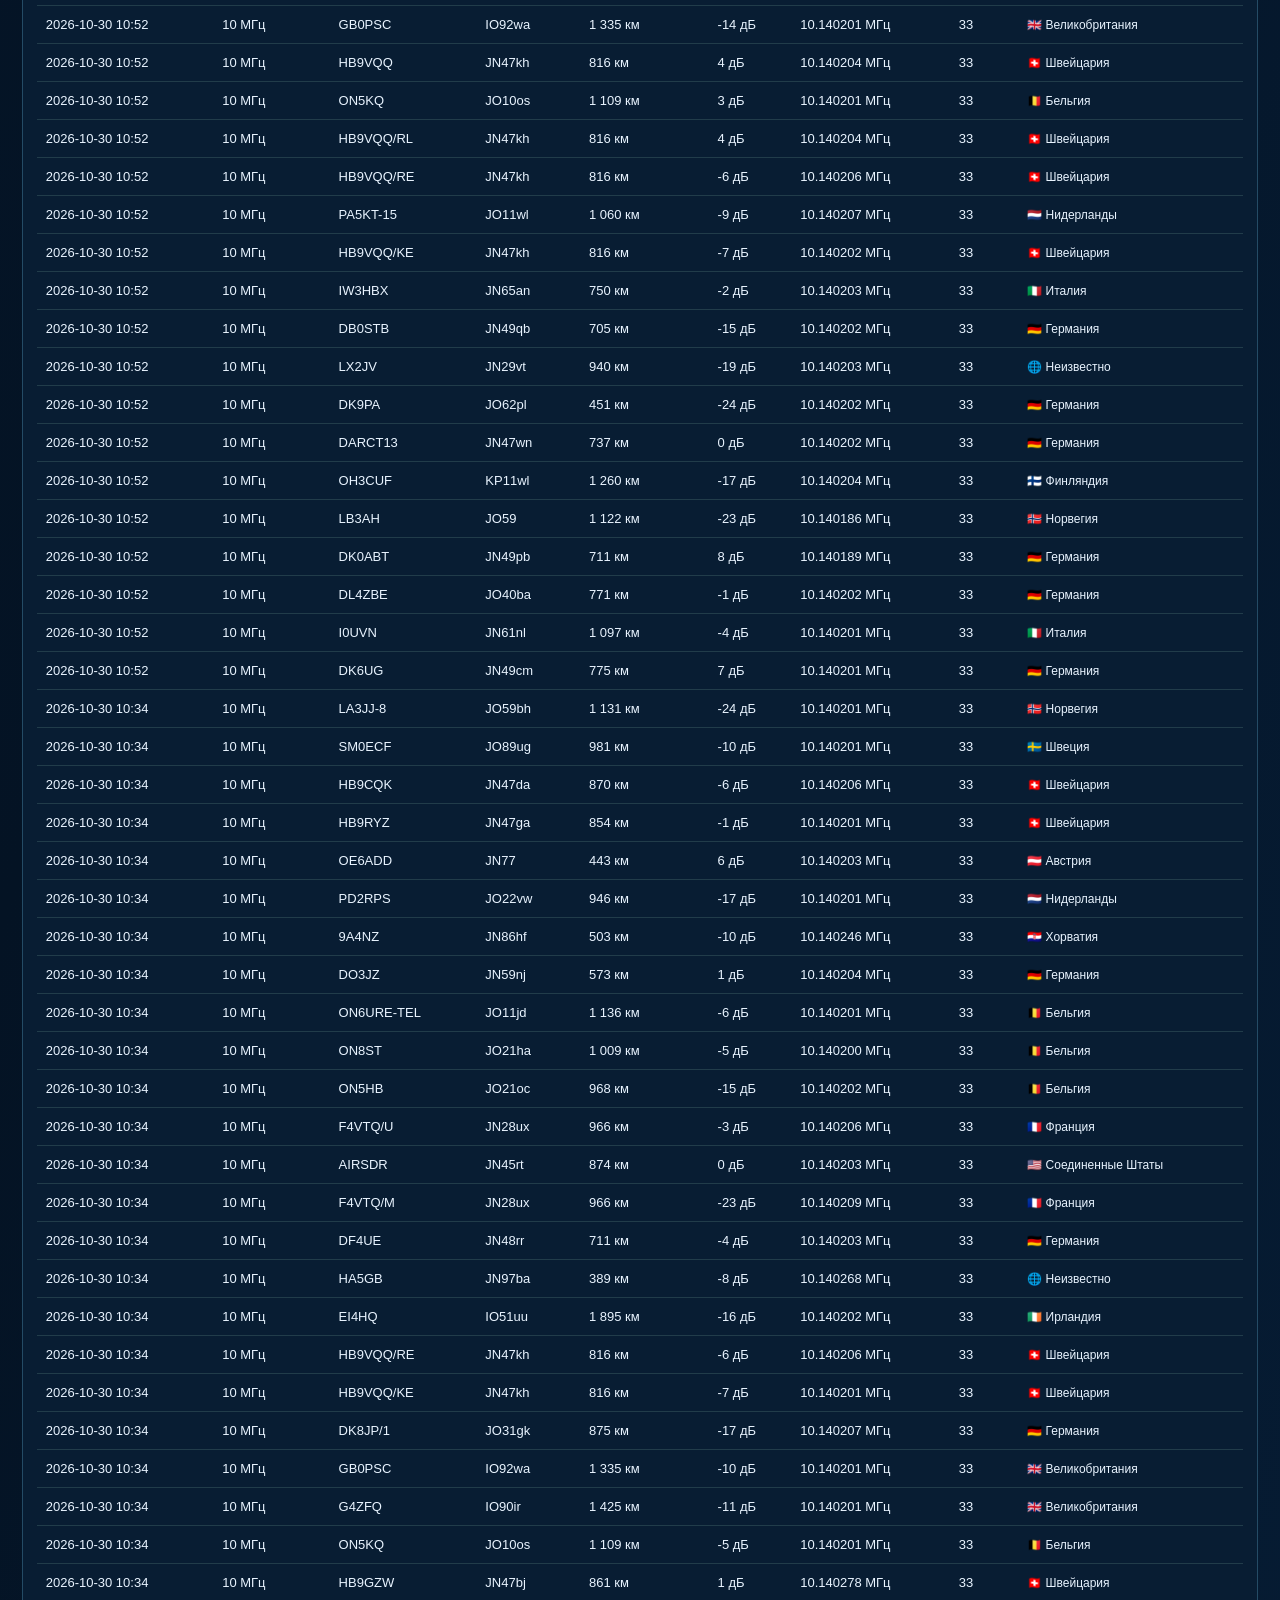
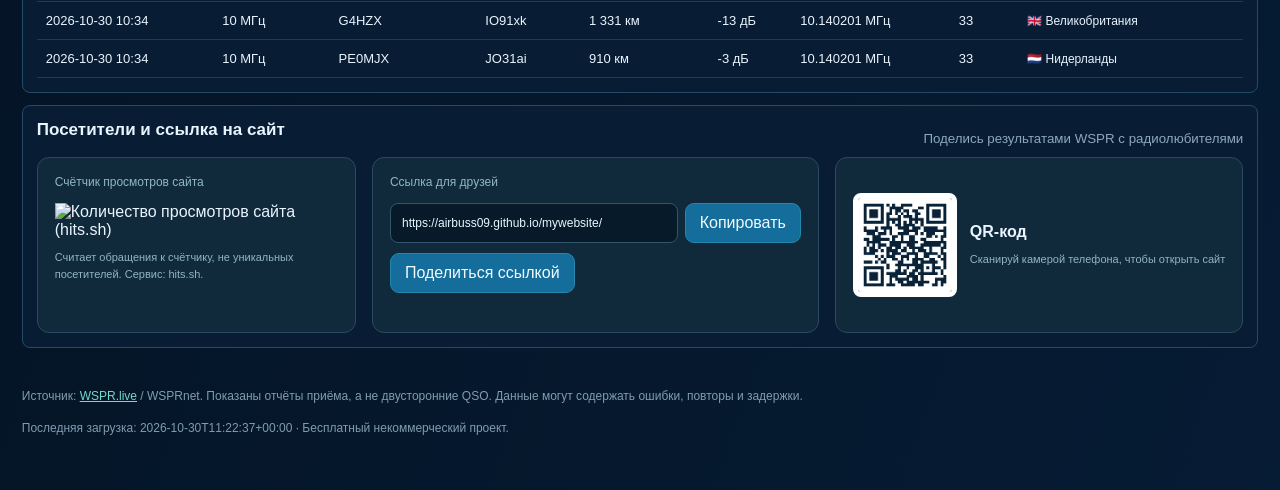
==== commit 03a5db9f: "Add files via upload" ====
--- a/index.html
+++ b/index.html
@@ -1,5 +1,5 @@
 <!DOCTYPE html>
-<html lang="ru"><head><meta charset="utf-8"/><meta content="width=device-width,initial-scale=1" name="viewport"/><title>SP/US5QJA · WSPR Monitor</title><meta content="Мониторинг WSPR станции SP/US5QJA из Польши, все радиолюбительские диапазоны" name="description"/><link href="style.css?v=6" rel="stylesheet"/><link href="https://unpkg.com/leaflet@1.9.4/dist/leaflet.css" rel="stylesheet"/><script defer="" src="https://cdn.jsdelivr.net/npm/chart.js@4.4.7/dist/chart.umd.min.js"></script><script crossorigin="" defer="" integrity="sha256-20nQCchB9co0qIjJZRGuk2/Z9VM+kNiyxNV1lvTlZBo=" src="https://unpkg.com/leaflet@1.9.4/dist/leaflet.js"></script><script defer="" src="app.js?v=6"></script></head><body><header><div class="wrap top"><div><div class="eyebrow">AMATEUR RADIO · POLAND · JO90</div><h1>SP/US5QJA <span>WSPR MONITOR</span></h1><p>Автоматический мониторинг WSPR · реальные данные WSPR.live</p></div><div class="status"><span class="dot"></span><span id="status">Загрузка данных…</span></div></div></header><main class="wrap"><section class="toolbar"><label>Период <select id="period"><option value="24">24 часа</option><option value="168">7 дней</option><option value="720">30 дней</option></select></label><label>Диапазон <select id="band"><option value="all">Все диапазоны</option><option value="1">160 м</option><option value="3">80 м</option><option value="5">60 м</option><option value="7">40 м</option><option value="10">30 м</option><option value="14">20 м</option><option value="18">17 м</option><option value="21">15 м</option><option value="24">12 м</option><option value="28">10 м</option><option value="50">6 м</option><option value="70">4 м</option><option value="144">2 м</option></select></label><label>Минимальная дальность <select id="distance"><option value="0">Все приёмы</option><option value="1000">1 000 км</option><option value="3000">3 000 км</option><option value="8000">8 000 км</option></select></label><button id="reload">Обновить страницу</button></section><section class="stats stats-compact"><article><small>Приёмов WSPR</small><strong id="spots">—</strong><span>сообщений</span></article><article><small>Уникальных станций</small><strong id="receivers">—</strong><span>приёмников</span></article><article><small>Рекорд дальности</small><strong id="maxkm">—</strong><span id="bestcall">—</span></article><article><small>Средний SNR</small><strong id="snr">—</strong><span>дБ</span></article></section><section class="panel map-panel"><div class="heading"><h2>Карта распространения</h2><small>Цветные линии и позывные приёмников · интерактивная карта</small></div><div class="map-tools"><label><input checked="" id="showLabels" type="checkbox"/> Позывные на карте</label><label><input checked="" id="showPaths" type="checkbox"/> Линии связи</label><span>Цвет по расстоянию</span></div><div class="map-shell"><div id="map"></div><aside class="map-sidebar"><h3>Легенда расстояний</h3><div class="legend-row"><i style="background:#23ec72"></i>До 3 000 км</div><div class="legend-row"><i style="background:#f7e044"></i>3 000–6 000 км</div><div class="legend-row"><i style="background:#ff9b2f"></i>6 000–10 000 км</div><div class="legend-row"><i style="background:#ff405d"></i>Более 10 000 км</div><h3>Диапазоны</h3><label class="band-option"><input checked="" id="allBandsCheck" type="checkbox"/> Все диапазоны</label><label class="band-option"><input class="band-checkbox" type="checkbox" value="1"/> 160 м</label><label class="band-option"><input class="band-checkbox" type="checkbox" value="3"/> 80 м</label><label class="band-option"><input class="band-checkbox" type="checkbox" value="5"/> 60 м</label><label class="band-option"><input class="band-checkbox" type="checkbox" value="7"/> 40 м</label><label class="band-option"><input class="band-checkbox" type="checkbox" value="10"/> 30 м</label><label class="band-option"><input class="band-checkbox" type="checkbox" value="14"/> 20 м</label><label class="band-option"><input class="band-checkbox" type="checkbox" value="18"/> 17 м</label><label class="band-option"><input class="band-checkbox" type="checkbox" value="21"/> 15 м</label><label class="band-option"><input class="band-checkbox" type="checkbox" value="24"/> 12 м</label><label class="band-option"><input class="band-checkbox" type="checkbox" value="28"/> 10 м</label><label class="band-option"><input class="band-checkbox" type="checkbox" value="50"/> 6 м</label><label class="band-option"><input class="band-checkbox" type="checkbox" value="70"/> 4 м</label><label class="band-option"><input class="band-checkbox" type="checkbox" value="144"/> 2 м</label></aside></div></section><section class="panel"><div class="heading"><h2>Станции на карте</h2><small>Самые дальние уникальные приёмники</small></div><div class="tablewrap"><table><thead><tr><th>Позывной</th><th>Локатор</th><th>Расстояние</th><th>SNR</th><th>UTC</th></tr></thead><tbody id="mapRows"></tbody></table></div></section><div class="two"><section class="panel"><h2>Приёмы по часам (UTC)</h2><div class="chart"><canvas id="hoursChart"></canvas></div></section><section class="panel"><h2>Дальность по времени</h2><div class="chart"><canvas id="distanceChart"></canvas></div></section></div><section class="panel"><h2>ТОП-10 принимающих станций</h2><div class="chart"><canvas id="topChart"></canvas></div></section><section class="panel"><div class="heading"><h2>Последние сообщения</h2><small>Время UTC · частота · мощность из декодированных сообщений</small></div><div class="tablewrap"><table><thead><tr><th>UTC</th><th>Диапазон</th><th>Приёмник</th><th>Локатор</th><th>Дальность</th><th>SNR</th><th>Частота</th><th>dBm</th></tr></thead><tbody id="rows"></tbody></table></div></section><section aria-label="Поделиться сайтом" class="panel community-panel">
+<html lang="ru"><head><meta charset="utf-8"/><meta content="width=device-width,initial-scale=1" name="viewport"/><title>SP/US5QJA · WSPR Monitor</title><meta content="Мониторинг WSPR станции SP/US5QJA из Польши, все радиолюбительские диапазоны" name="description"/><link href="style.css?v=9" rel="stylesheet"/><link href="https://unpkg.com/leaflet@1.9.4/dist/leaflet.css" rel="stylesheet"/><script defer="" src="https://cdn.jsdelivr.net/npm/chart.js@4.4.7/dist/chart.umd.min.js"></script><script crossorigin="" defer="" integrity="sha256-20nQCchB9co0qIjJZRGuk2/Z9VM+kNiyxNV1lvTlZBo=" src="https://unpkg.com/leaflet@1.9.4/dist/leaflet.js"></script><script defer="" src="app.js?v=9"></script></head><body><header><div class="wrap top"><div><div class="eyebrow">AMATEUR RADIO · POLAND · JO90</div><h1>SP/US5QJA <span>WSPR MONITOR</span></h1><p>Автоматический мониторинг WSPR · реальные данные WSPR.live</p></div><div class="status"><span class="dot"></span><span id="status">Загрузка данных…</span></div></div></header><main class="wrap"><section class="toolbar"><label>Период <select id="period"><option value="24">24 часа</option><option value="168">7 дней</option><option value="720">30 дней</option></select></label><label>Диапазон <select id="band"><option value="all">Все диапазоны</option><option value="1">160 м</option><option value="3">80 м</option><option value="5">60 м</option><option value="7">40 м</option><option value="10">30 м</option><option value="14">20 м</option><option value="18">17 м</option><option value="21">15 м</option><option value="24">12 м</option><option value="28">10 м</option><option value="50">6 м</option><option value="70">4 м</option><option value="144">2 м</option></select></label><label>Минимальная дальность <select id="distance"><option value="0">Все приёмы</option><option value="1000">1 000 км</option><option value="3000">3 000 км</option><option value="8000">8 000 км</option></select></label><button id="reload">Обновить страницу</button></section><section class="stats stats-compact"><article><small>Приёмов WSPR</small><strong id="spots">—</strong><span>сообщений</span></article><article><small>Уникальных станций</small><strong id="receivers">—</strong><span>приёмников</span></article><article><small>Рекорд дальности</small><strong id="maxkm">—</strong><span id="bestcall">—</span></article><article><small>Средний SNR</small><strong id="snr">—</strong><span>дБ</span></article></section><section class="panel map-panel"><div class="heading"><h2>Карта распространения</h2><small>Цветные линии и позывные приёмников · интерактивная карта</small></div><div class="map-tools"><label><input checked="" id="showLabels" type="checkbox"/> Позывные на карте</label><label><input checked="" id="showPaths" type="checkbox"/> Линии связи</label><span>Цвет по расстоянию</span></div><div class="map-shell"><div id="map"></div><aside class="map-sidebar"><h3>Легенда расстояний</h3><div class="legend-row"><i style="background:#23ec72"></i>До 3 000 км</div><div class="legend-row"><i style="background:#f7e044"></i>3 000–6 000 км</div><div class="legend-row"><i style="background:#ff9b2f"></i>6 000–10 000 км</div><div class="legend-row"><i style="background:#ff405d"></i>Более 10 000 км</div><h3>Диапазоны</h3><label class="band-option"><input checked="" id="allBandsCheck" type="checkbox"/> Все диапазоны</label><label class="band-option"><input class="band-checkbox" type="checkbox" value="1"/> 160 м</label><label class="band-option"><input class="band-checkbox" type="checkbox" value="3"/> 80 м</label><label class="band-option"><input class="band-checkbox" type="checkbox" value="5"/> 60 м</label><label class="band-option"><input class="band-checkbox" type="checkbox" value="7"/> 40 м</label><label class="band-option"><input class="band-checkbox" type="checkbox" value="10"/> 30 м</label><label class="band-option"><input class="band-checkbox" type="checkbox" value="14"/> 20 м</label><label class="band-option"><input class="band-checkbox" type="checkbox" value="18"/> 17 м</label><label class="band-option"><input class="band-checkbox" type="checkbox" value="21"/> 15 м</label><label class="band-option"><input class="band-checkbox" type="checkbox" value="24"/> 12 м</label><label class="band-option"><input class="band-checkbox" type="checkbox" value="28"/> 10 м</label><label class="band-option"><input class="band-checkbox" type="checkbox" value="50"/> 6 м</label><label class="band-option"><input class="band-checkbox" type="checkbox" value="70"/> 4 м</label><label class="band-option"><input class="band-checkbox" type="checkbox" value="144"/> 2 м</label></aside></div></section><section class="panel"><div class="heading"><h2>Станции на карте</h2><small>Самые дальние уникальные приёмники</small></div><div class="tablewrap"><table><thead><tr><th>Позывной</th><th>Локатор</th><th>Расстояние</th><th>SNR</th><th>UTC</th><th>Страна</th></tr></thead><tbody id="mapRows"></tbody></table></div></section><div class="two"><section class="panel"><h2>Приёмы по часам (UTC)</h2><div class="chart"><canvas id="hoursChart"></canvas></div></section><section class="panel"><h2>Дальность по времени</h2><div class="chart"><canvas id="distanceChart"></canvas></div></section></div><section class="panel"><h2>ТОП-10 принимающих станций</h2><div class="chart"><canvas id="topChart"></canvas></div></section><section class="panel"><div class="heading"><h2>Последние сообщения</h2><small>Время UTC · частота · мощность из декодированных сообщений</small></div><div class="tablewrap"><table><thead><tr><th>UTC</th><th>Диапазон</th><th>Приёмник</th><th>Локатор</th><th>Дальность</th><th>SNR</th><th>Частота</th><th>dBm</th><th>Страна</th></tr></thead><tbody id="rows"></tbody></table></div></section><section aria-label="Поделиться сайтом" class="panel community-panel">
 <div class="heading"><h2>Посетители и ссылка на сайт</h2><small>Поделись результатами WSPR с радиолюбителями</small></div>
 <div class="community-grid">
 <div class="visit-card"><span class="community-caption">Счётчик просмотров сайта</span>
--- a/style.css
+++ b/style.css
@@ -74,3 +74,10 @@
 #map .leaflet-tooltip.wspr-tooltip{z-index:650}
 @media(max-width:900px){.map-shell{grid-template-columns:1fr}.map-sidebar{max-height:none;min-height:0;border-left:0;border-top:1px solid #315776;display:flex;flex-wrap:wrap;gap:5px 15px;align-items:center}.map-sidebar h3{width:100%;margin:10px 0 5px}.map-sidebar h3:not(:first-child){margin-top:12px}.band-option{margin:4px 0}#map{height:58vh;min-height:360px}}
 @media(max-width:550px){.stats{grid-template-columns:repeat(2,minmax(0,1fr))}.map-tools span{display:none}#map{height:420px;min-height:420px}.toolbar{gap:8px}}
+
+/* Country flags beside callsigns on the map */
+.wspr-label{white-space:nowrap;font-family:system-ui,'Segoe UI Emoji','Apple Color Emoji',sans-serif}
+
+/* Compact receiving callsigns, transmitter unchanged */
+.wspr-label:not(.tx){font-size:9px;line-height:1.05;padding:2px 4px;border-width:1px;border-radius:4px}
+.country-cell{white-space:nowrap;font-size:12px}
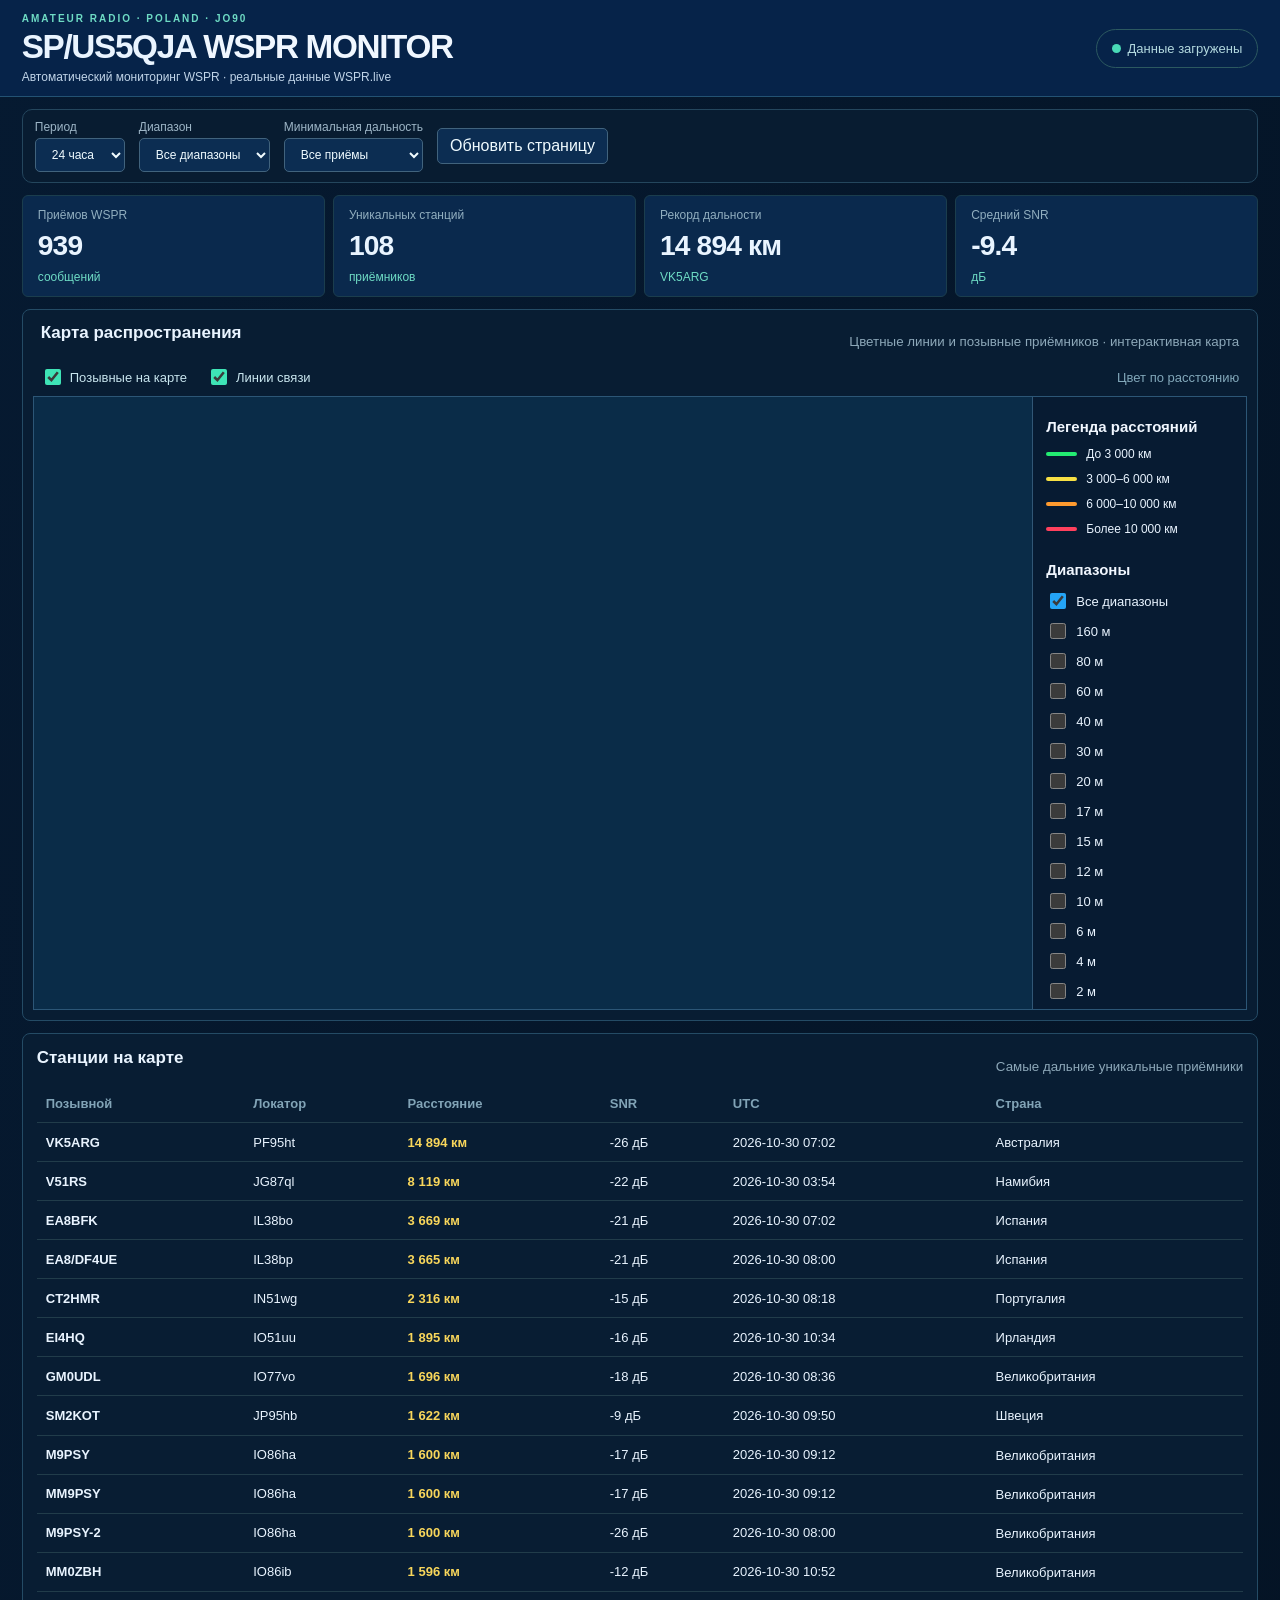
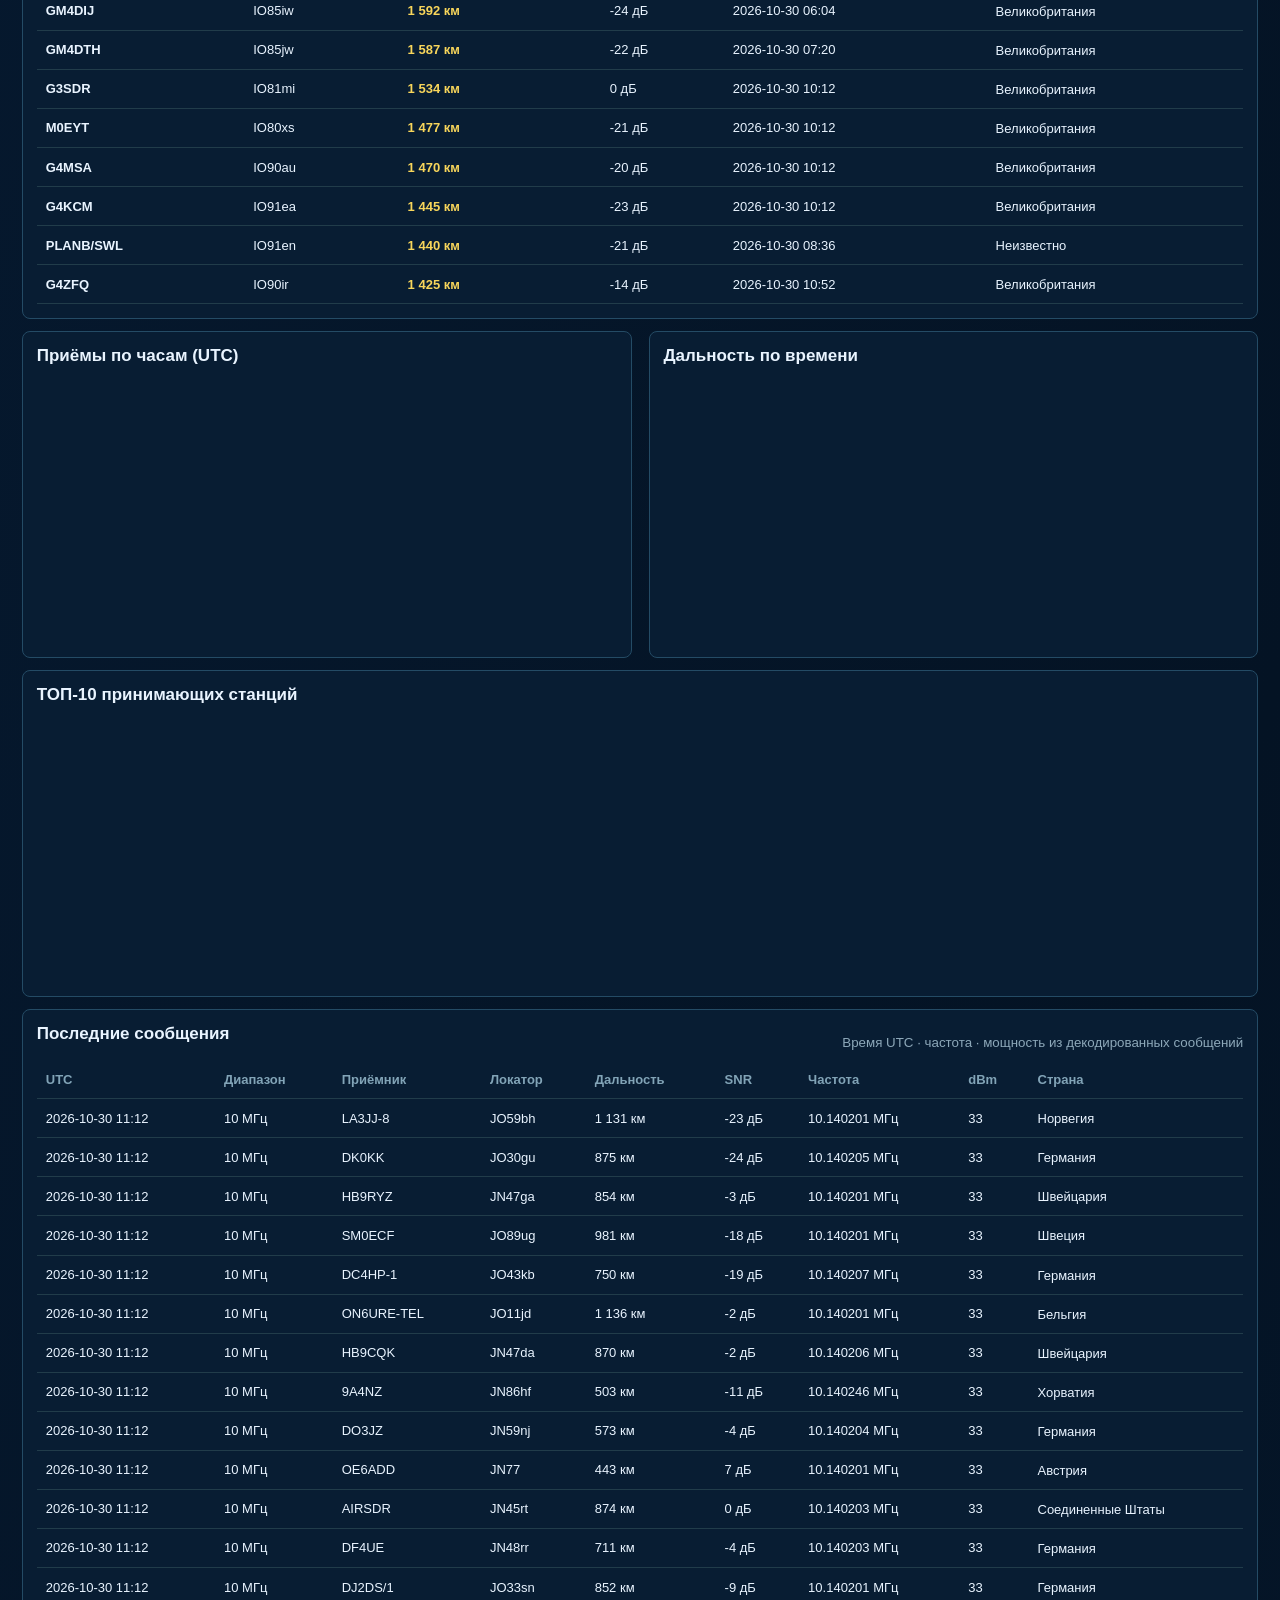
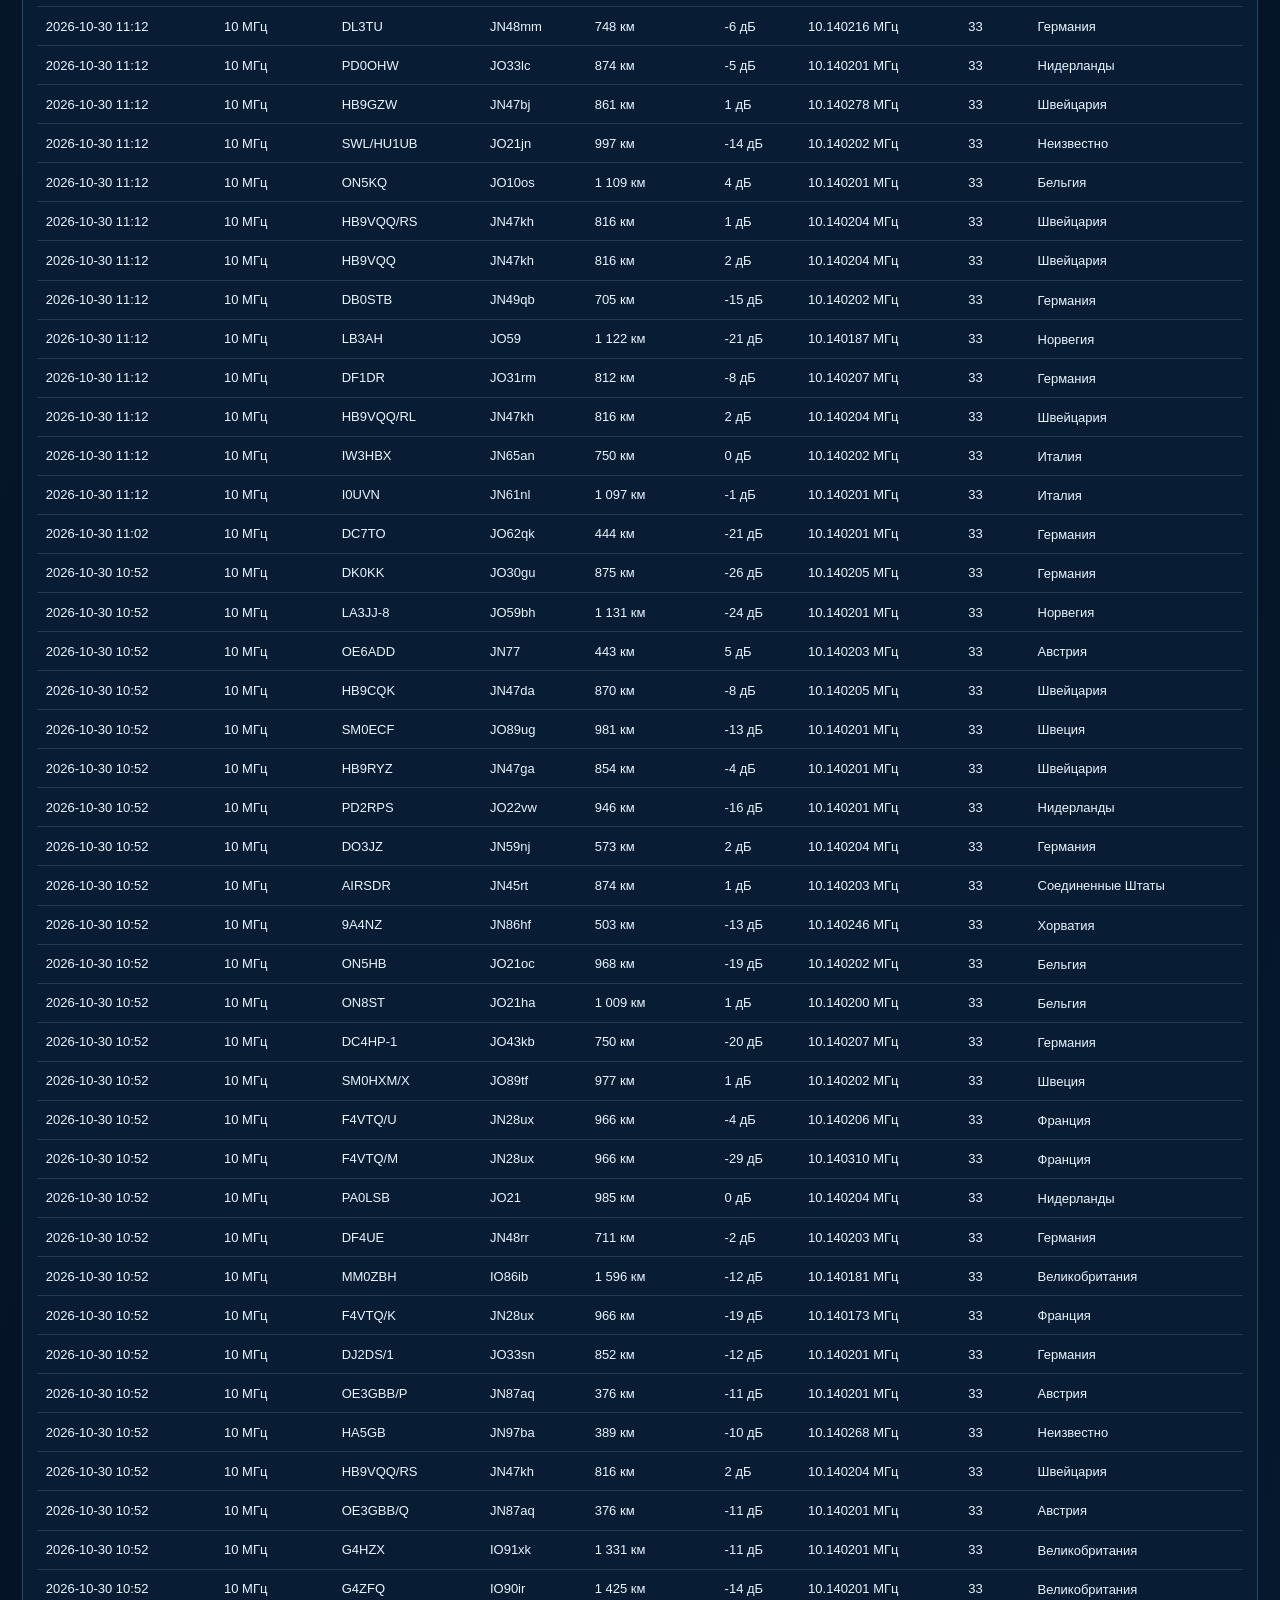
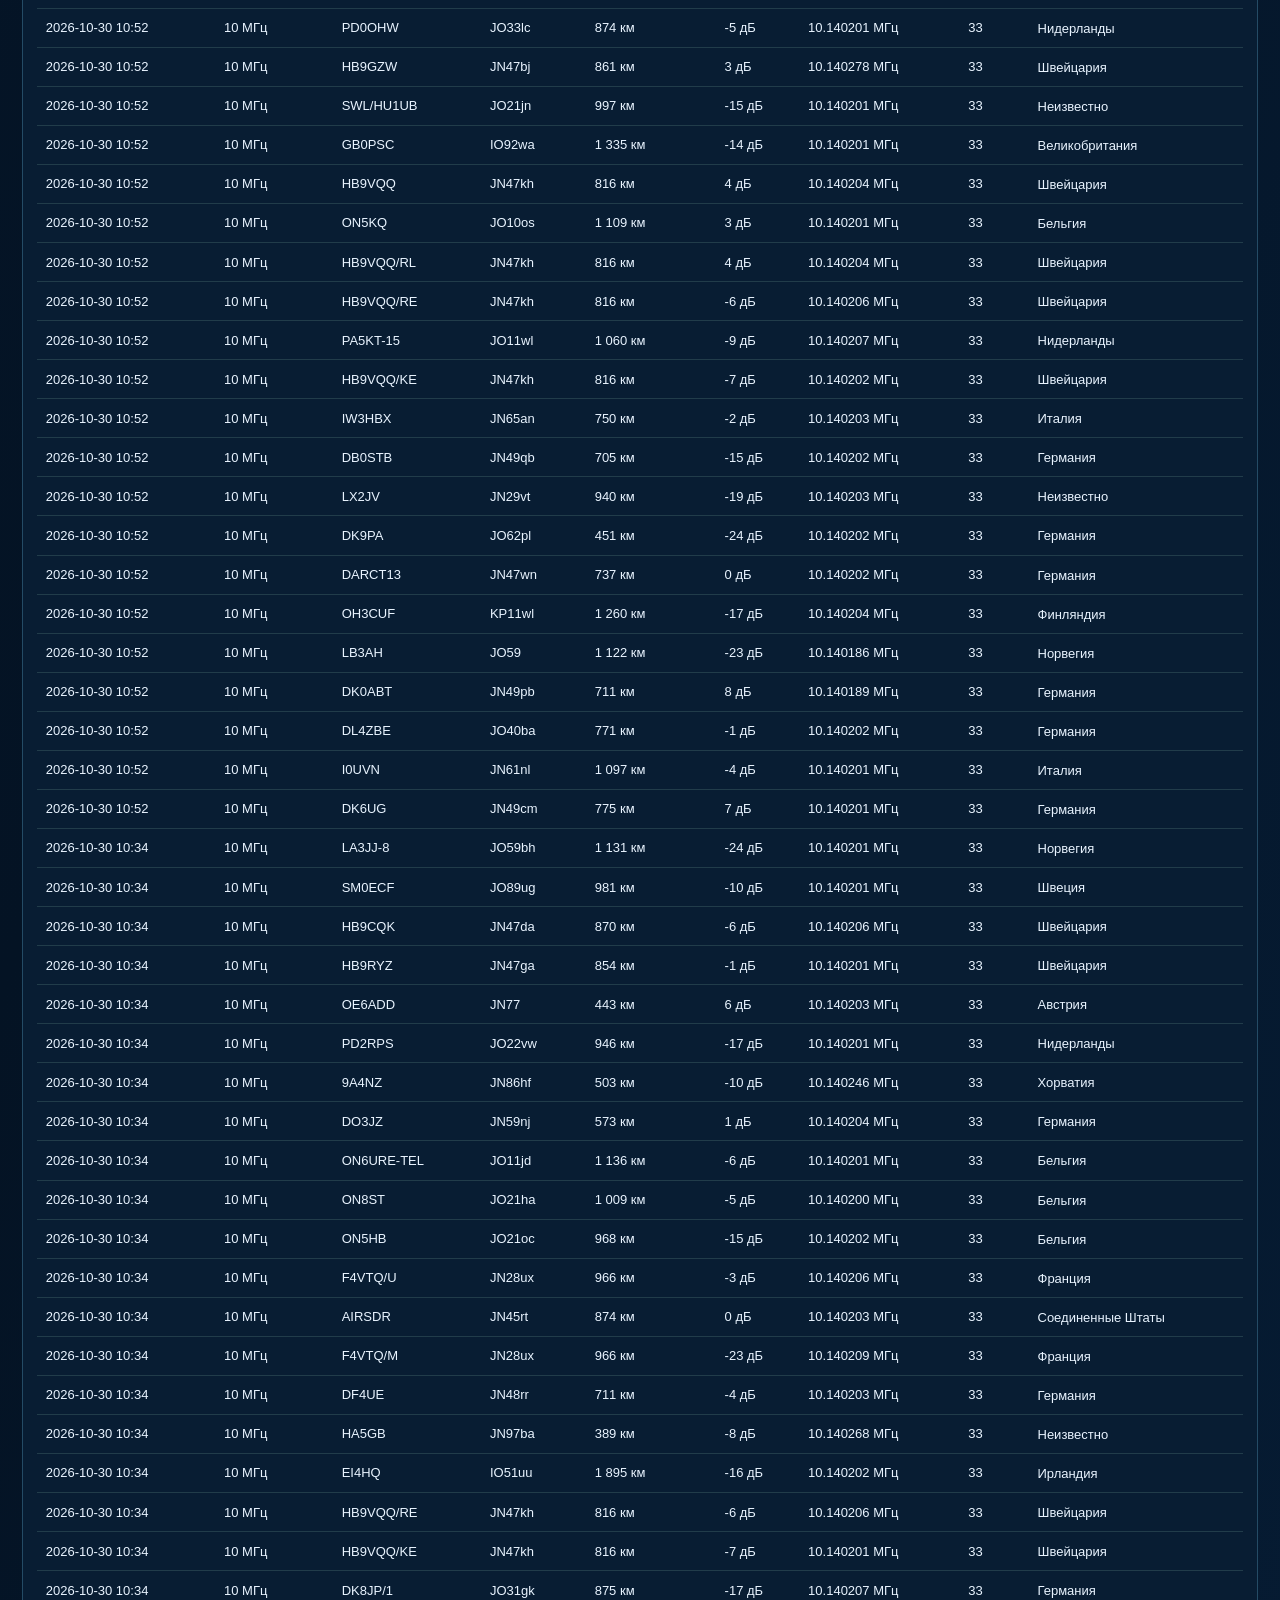
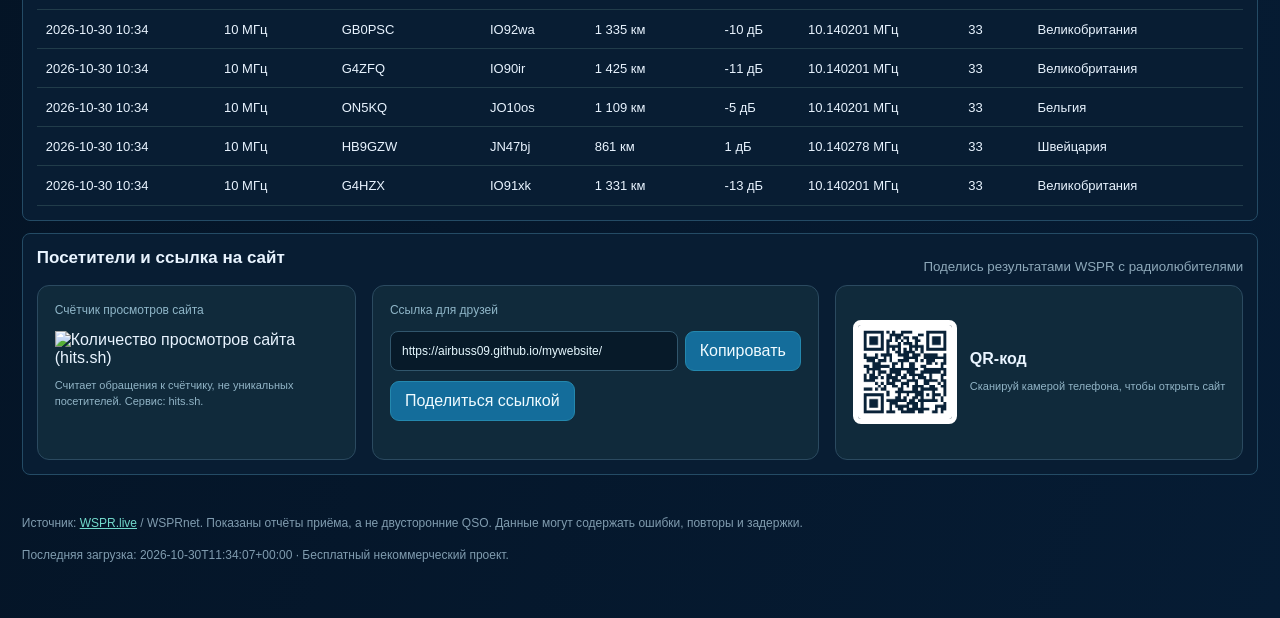
==== commit fda77336: "Add files via upload" ====
--- a/index.html
+++ b/index.html
@@ -1,5 +1,5 @@
 <!DOCTYPE html>
-<html lang="ru"><head><meta charset="utf-8"/><meta content="width=device-width,initial-scale=1" name="viewport"/><title>SP/US5QJA · WSPR Monitor</title><meta content="Мониторинг WSPR станции SP/US5QJA из Польши, все радиолюбительские диапазоны" name="description"/><link href="style.css?v=9" rel="stylesheet"/><link href="https://unpkg.com/leaflet@1.9.4/dist/leaflet.css" rel="stylesheet"/><script defer="" src="https://cdn.jsdelivr.net/npm/chart.js@4.4.7/dist/chart.umd.min.js"></script><script crossorigin="" defer="" integrity="sha256-20nQCchB9co0qIjJZRGuk2/Z9VM+kNiyxNV1lvTlZBo=" src="https://unpkg.com/leaflet@1.9.4/dist/leaflet.js"></script><script defer="" src="app.js?v=9"></script></head><body><header><div class="wrap top"><div><div class="eyebrow">AMATEUR RADIO · POLAND · JO90</div><h1>SP/US5QJA <span>WSPR MONITOR</span></h1><p>Автоматический мониторинг WSPR · реальные данные WSPR.live</p></div><div class="status"><span class="dot"></span><span id="status">Загрузка данных…</span></div></div></header><main class="wrap"><section class="toolbar"><label>Период <select id="period"><option value="24">24 часа</option><option value="168">7 дней</option><option value="720">30 дней</option></select></label><label>Диапазон <select id="band"><option value="all">Все диапазоны</option><option value="1">160 м</option><option value="3">80 м</option><option value="5">60 м</option><option value="7">40 м</option><option value="10">30 м</option><option value="14">20 м</option><option value="18">17 м</option><option value="21">15 м</option><option value="24">12 м</option><option value="28">10 м</option><option value="50">6 м</option><option value="70">4 м</option><option value="144">2 м</option></select></label><label>Минимальная дальность <select id="distance"><option value="0">Все приёмы</option><option value="1000">1 000 км</option><option value="3000">3 000 км</option><option value="8000">8 000 км</option></select></label><button id="reload">Обновить страницу</button></section><section class="stats stats-compact"><article><small>Приёмов WSPR</small><strong id="spots">—</strong><span>сообщений</span></article><article><small>Уникальных станций</small><strong id="receivers">—</strong><span>приёмников</span></article><article><small>Рекорд дальности</small><strong id="maxkm">—</strong><span id="bestcall">—</span></article><article><small>Средний SNR</small><strong id="snr">—</strong><span>дБ</span></article></section><section class="panel map-panel"><div class="heading"><h2>Карта распространения</h2><small>Цветные линии и позывные приёмников · интерактивная карта</small></div><div class="map-tools"><label><input checked="" id="showLabels" type="checkbox"/> Позывные на карте</label><label><input checked="" id="showPaths" type="checkbox"/> Линии связи</label><span>Цвет по расстоянию</span></div><div class="map-shell"><div id="map"></div><aside class="map-sidebar"><h3>Легенда расстояний</h3><div class="legend-row"><i style="background:#23ec72"></i>До 3 000 км</div><div class="legend-row"><i style="background:#f7e044"></i>3 000–6 000 км</div><div class="legend-row"><i style="background:#ff9b2f"></i>6 000–10 000 км</div><div class="legend-row"><i style="background:#ff405d"></i>Более 10 000 км</div><h3>Диапазоны</h3><label class="band-option"><input checked="" id="allBandsCheck" type="checkbox"/> Все диапазоны</label><label class="band-option"><input class="band-checkbox" type="checkbox" value="1"/> 160 м</label><label class="band-option"><input class="band-checkbox" type="checkbox" value="3"/> 80 м</label><label class="band-option"><input class="band-checkbox" type="checkbox" value="5"/> 60 м</label><label class="band-option"><input class="band-checkbox" type="checkbox" value="7"/> 40 м</label><label class="band-option"><input class="band-checkbox" type="checkbox" value="10"/> 30 м</label><label class="band-option"><input class="band-checkbox" type="checkbox" value="14"/> 20 м</label><label class="band-option"><input class="band-checkbox" type="checkbox" value="18"/> 17 м</label><label class="band-option"><input class="band-checkbox" type="checkbox" value="21"/> 15 м</label><label class="band-option"><input class="band-checkbox" type="checkbox" value="24"/> 12 м</label><label class="band-option"><input class="band-checkbox" type="checkbox" value="28"/> 10 м</label><label class="band-option"><input class="band-checkbox" type="checkbox" value="50"/> 6 м</label><label class="band-option"><input class="band-checkbox" type="checkbox" value="70"/> 4 м</label><label class="band-option"><input class="band-checkbox" type="checkbox" value="144"/> 2 м</label></aside></div></section><section class="panel"><div class="heading"><h2>Станции на карте</h2><small>Самые дальние уникальные приёмники</small></div><div class="tablewrap"><table><thead><tr><th>Позывной</th><th>Локатор</th><th>Расстояние</th><th>SNR</th><th>UTC</th><th>Страна</th></tr></thead><tbody id="mapRows"></tbody></table></div></section><div class="two"><section class="panel"><h2>Приёмы по часам (UTC)</h2><div class="chart"><canvas id="hoursChart"></canvas></div></section><section class="panel"><h2>Дальность по времени</h2><div class="chart"><canvas id="distanceChart"></canvas></div></section></div><section class="panel"><h2>ТОП-10 принимающих станций</h2><div class="chart"><canvas id="topChart"></canvas></div></section><section class="panel"><div class="heading"><h2>Последние сообщения</h2><small>Время UTC · частота · мощность из декодированных сообщений</small></div><div class="tablewrap"><table><thead><tr><th>UTC</th><th>Диапазон</th><th>Приёмник</th><th>Локатор</th><th>Дальность</th><th>SNR</th><th>Частота</th><th>dBm</th><th>Страна</th></tr></thead><tbody id="rows"></tbody></table></div></section><section aria-label="Поделиться сайтом" class="panel community-panel">
+<html lang="ru"><head><meta charset="utf-8"/><meta content="width=device-width,initial-scale=1" name="viewport"/><title>SP/US5QJA · WSPR Monitor</title><meta content="Мониторинг WSPR станции SP/US5QJA из Польши, все радиолюбительские диапазоны" name="description"/><link href="style.css?v=10" rel="stylesheet"/><link href="https://unpkg.com/leaflet@1.9.4/dist/leaflet.css" rel="stylesheet"/><script defer="" src="https://cdn.jsdelivr.net/npm/chart.js@4.4.7/dist/chart.umd.min.js"></script><script crossorigin="" defer="" integrity="sha256-20nQCchB9co0qIjJZRGuk2/Z9VM+kNiyxNV1lvTlZBo=" src="https://unpkg.com/leaflet@1.9.4/dist/leaflet.js"></script><script defer="" src="app.js?v=10"></script></head><body><header><div class="wrap top"><div><div class="eyebrow">AMATEUR RADIO · POLAND · JO90</div><h1>SP/US5QJA <span>WSPR MONITOR</span></h1><p>Автоматический мониторинг WSPR · реальные данные WSPR.live</p></div><div class="status"><span class="dot"></span><span id="status">Загрузка данных…</span></div></div></header><main class="wrap"><section class="toolbar"><label>Период <select id="period"><option value="24">24 часа</option><option value="168">7 дней</option><option value="720">30 дней</option></select></label><label>Диапазон <select id="band"><option value="all">Все диапазоны</option><option value="1">160 м</option><option value="3">80 м</option><option value="5">60 м</option><option value="7">40 м</option><option value="10">30 м</option><option value="14">20 м</option><option value="18">17 м</option><option value="21">15 м</option><option value="24">12 м</option><option value="28">10 м</option><option value="50">6 м</option><option value="70">4 м</option><option value="144">2 м</option></select></label><label>Минимальная дальность <select id="distance"><option value="0">Все приёмы</option><option value="1000">1 000 км</option><option value="3000">3 000 км</option><option value="8000">8 000 км</option></select></label><button id="reload">Обновить страницу</button></section><section class="stats stats-compact"><article><small>Приёмов WSPR</small><strong id="spots">—</strong><span>сообщений</span></article><article><small>Уникальных станций</small><strong id="receivers">—</strong><span>приёмников</span></article><article><small>Рекорд дальности</small><strong id="maxkm">—</strong><span id="bestcall">—</span></article><article><small>Средний SNR</small><strong id="snr">—</strong><span>дБ</span></article></section><section class="panel map-panel"><div class="heading"><h2>Карта распространения</h2><small>Цветные линии и позывные приёмников · интерактивная карта</small></div><div class="map-tools"><label><input checked="" id="showLabels" type="checkbox"/> Позывные на карте</label><label><input checked="" id="showPaths" type="checkbox"/> Линии связи</label><span>Цвет по расстоянию</span></div><div class="map-shell"><div id="map"></div><aside class="map-sidebar"><h3>Легенда расстояний</h3><div class="legend-row"><i style="background:#23ec72"></i>До 3 000 км</div><div class="legend-row"><i style="background:#f7e044"></i>3 000–6 000 км</div><div class="legend-row"><i style="background:#ff9b2f"></i>6 000–10 000 км</div><div class="legend-row"><i style="background:#ff405d"></i>Более 10 000 км</div><h3>Диапазоны</h3><label class="band-option"><input checked="" id="allBandsCheck" type="checkbox"/> Все диапазоны</label><label class="band-option"><input class="band-checkbox" type="checkbox" value="1"/> 160 м</label><label class="band-option"><input class="band-checkbox" type="checkbox" value="3"/> 80 м</label><label class="band-option"><input class="band-checkbox" type="checkbox" value="5"/> 60 м</label><label class="band-option"><input class="band-checkbox" type="checkbox" value="7"/> 40 м</label><label class="band-option"><input class="band-checkbox" type="checkbox" value="10"/> 30 м</label><label class="band-option"><input class="band-checkbox" type="checkbox" value="14"/> 20 м</label><label class="band-option"><input class="band-checkbox" type="checkbox" value="18"/> 17 м</label><label class="band-option"><input class="band-checkbox" type="checkbox" value="21"/> 15 м</label><label class="band-option"><input class="band-checkbox" type="checkbox" value="24"/> 12 м</label><label class="band-option"><input class="band-checkbox" type="checkbox" value="28"/> 10 м</label><label class="band-option"><input class="band-checkbox" type="checkbox" value="50"/> 6 м</label><label class="band-option"><input class="band-checkbox" type="checkbox" value="70"/> 4 м</label><label class="band-option"><input class="band-checkbox" type="checkbox" value="144"/> 2 м</label></aside></div></section><section class="panel"><div class="heading"><h2>Станции на карте</h2><small>Самые дальние уникальные приёмники</small></div><div class="tablewrap"><table><thead><tr><th>Позывной</th><th>Локатор</th><th>Расстояние</th><th>SNR</th><th>UTC</th><th>Страна</th></tr></thead><tbody id="mapRows"></tbody></table></div></section><div class="two"><section class="panel"><h2>Приёмы по часам (UTC)</h2><div class="chart"><canvas id="hoursChart"></canvas></div></section><section class="panel"><h2>Дальность по времени</h2><div class="chart"><canvas id="distanceChart"></canvas></div></section></div><section class="panel"><h2>ТОП-10 принимающих станций</h2><div class="chart"><canvas id="topChart"></canvas></div></section><section class="panel"><div class="heading"><h2>Последние сообщения</h2><small>Время UTC · частота · мощность из декодированных сообщений</small></div><div class="tablewrap"><table><thead><tr><th>UTC</th><th>Диапазон</th><th>Приёмник</th><th>Локатор</th><th>Дальность</th><th>SNR</th><th>Частота</th><th>dBm</th><th>Страна</th></tr></thead><tbody id="rows"></tbody></table></div></section><section aria-label="Поделиться сайтом" class="panel community-panel">
 <div class="heading"><h2>Посетители и ссылка на сайт</h2><small>Поделись результатами WSPR с радиолюбителями</small></div>
 <div class="community-grid">
 <div class="visit-card"><span class="community-caption">Счётчик просмотров сайта</span>
--- a/style.css
+++ b/style.css
@@ -81,3 +81,8 @@
 /* Compact receiving callsigns, transmitter unchanged */
 .wspr-label:not(.tx){font-size:9px;line-height:1.05;padding:2px 4px;border-width:1px;border-radius:4px}
 .country-cell{white-space:nowrap;font-size:12px}
+
+/* Real flag images, not Unicode regional-indicator letters */
+.country-cell{white-space:nowrap;text-align:left;vertical-align:middle;font-size:13px}
+.country-flag{display:inline-block;width:24px;height:16px;object-fit:cover;vertical-align:middle;margin-right:9px;border-radius:2px;box-shadow:0 0 0 1px #51677a}
+.country-name{vertical-align:middle}
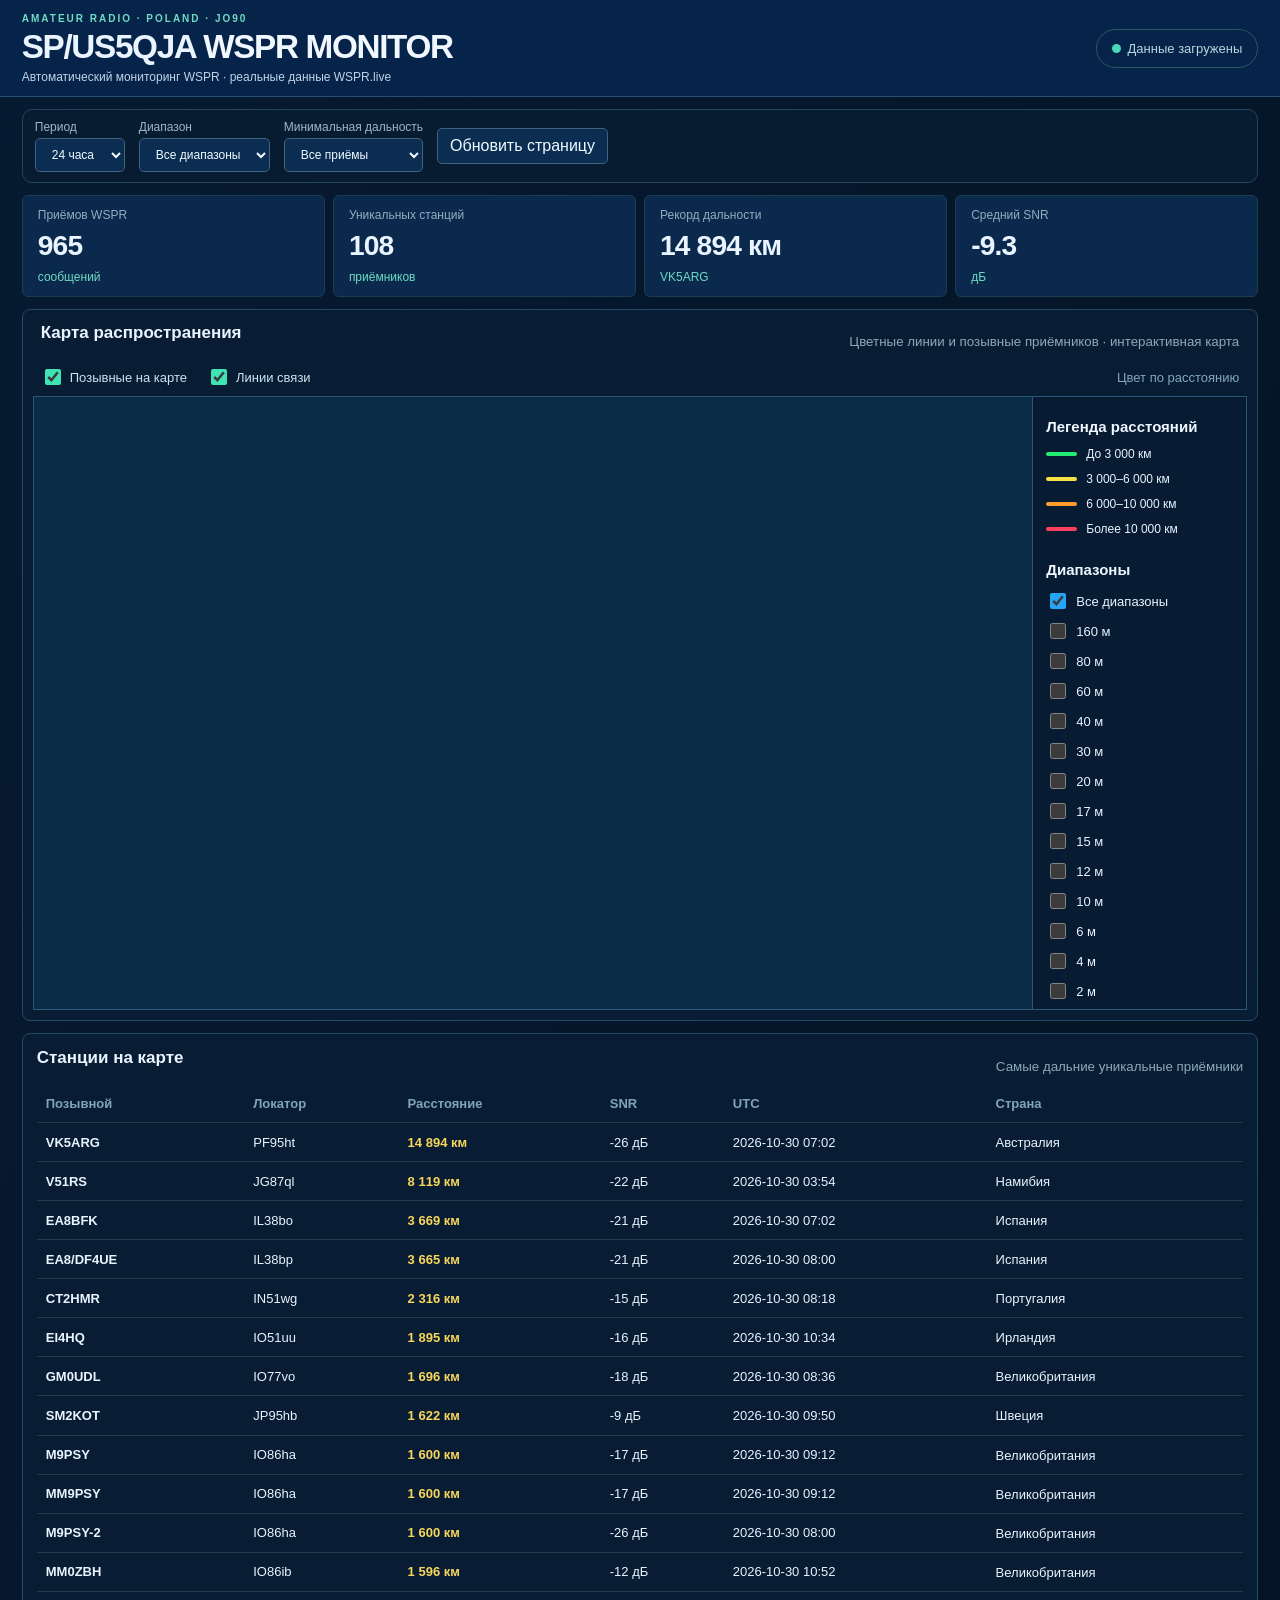
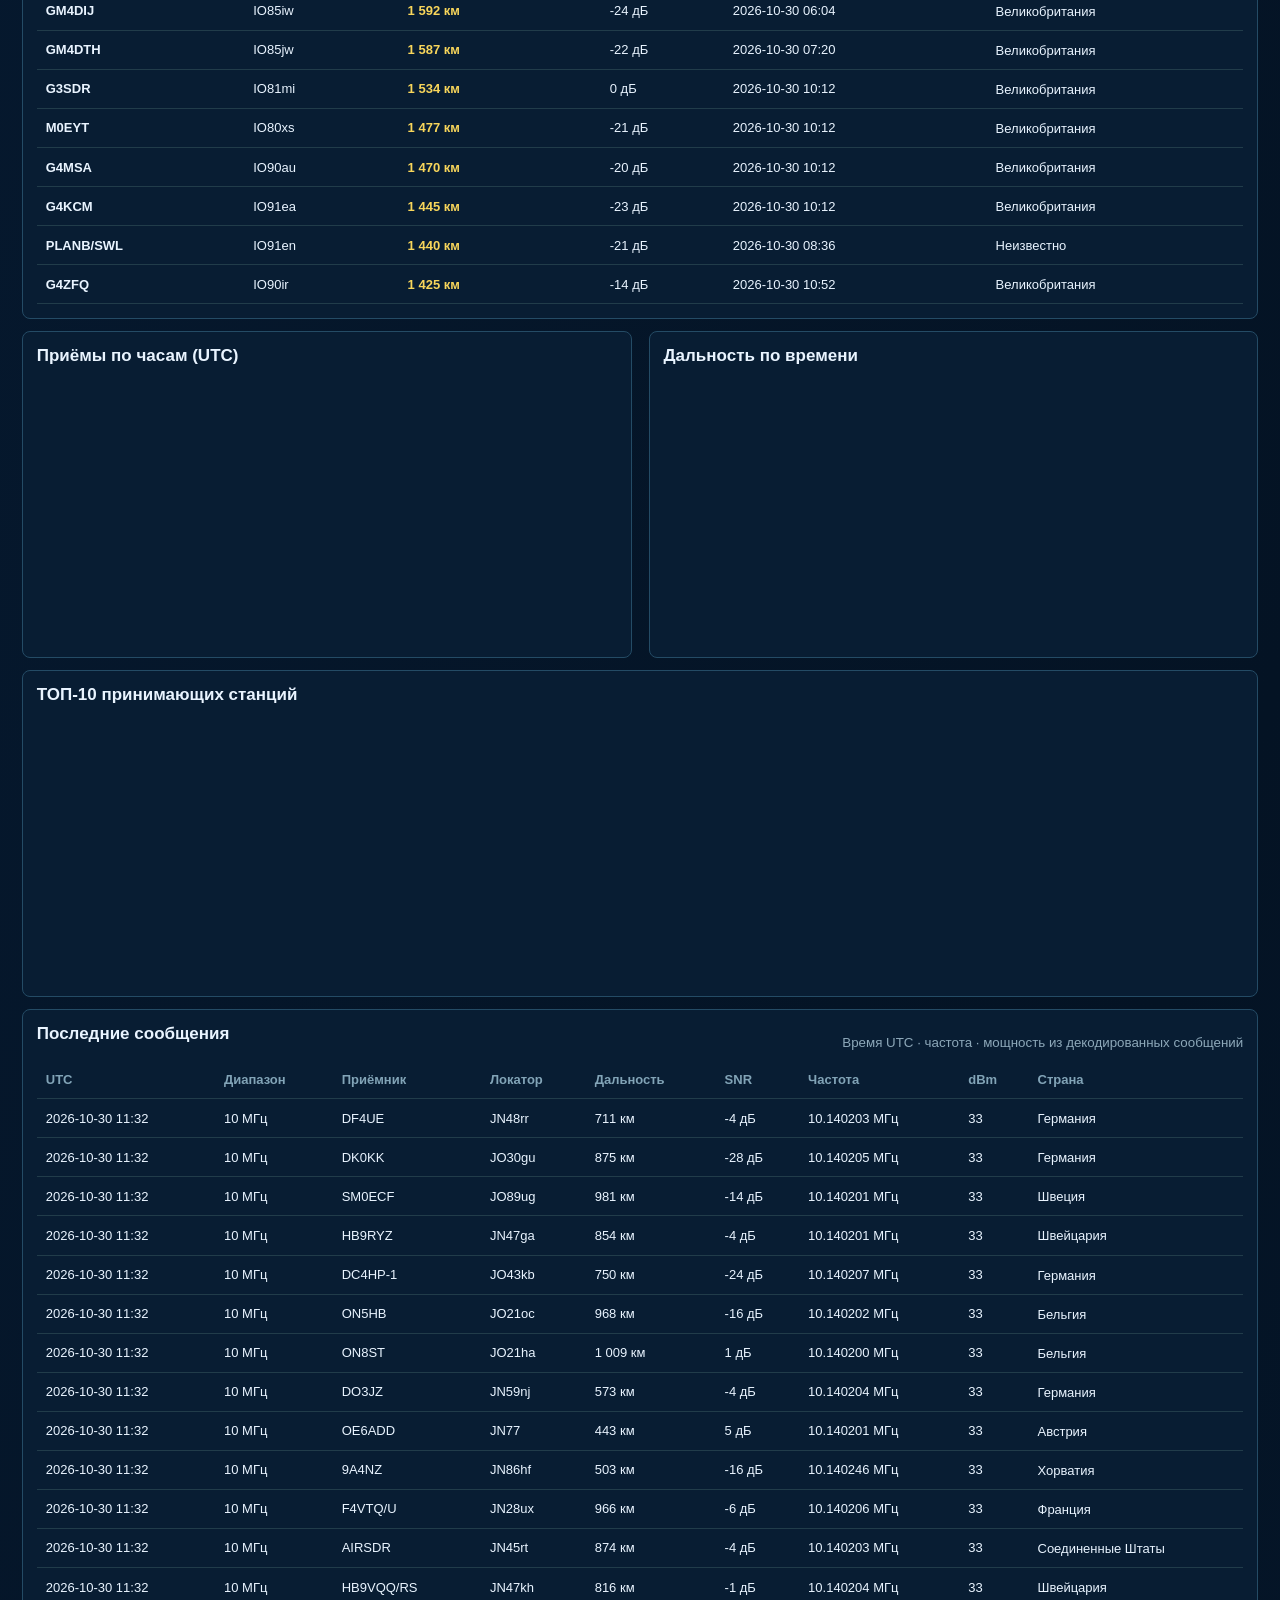
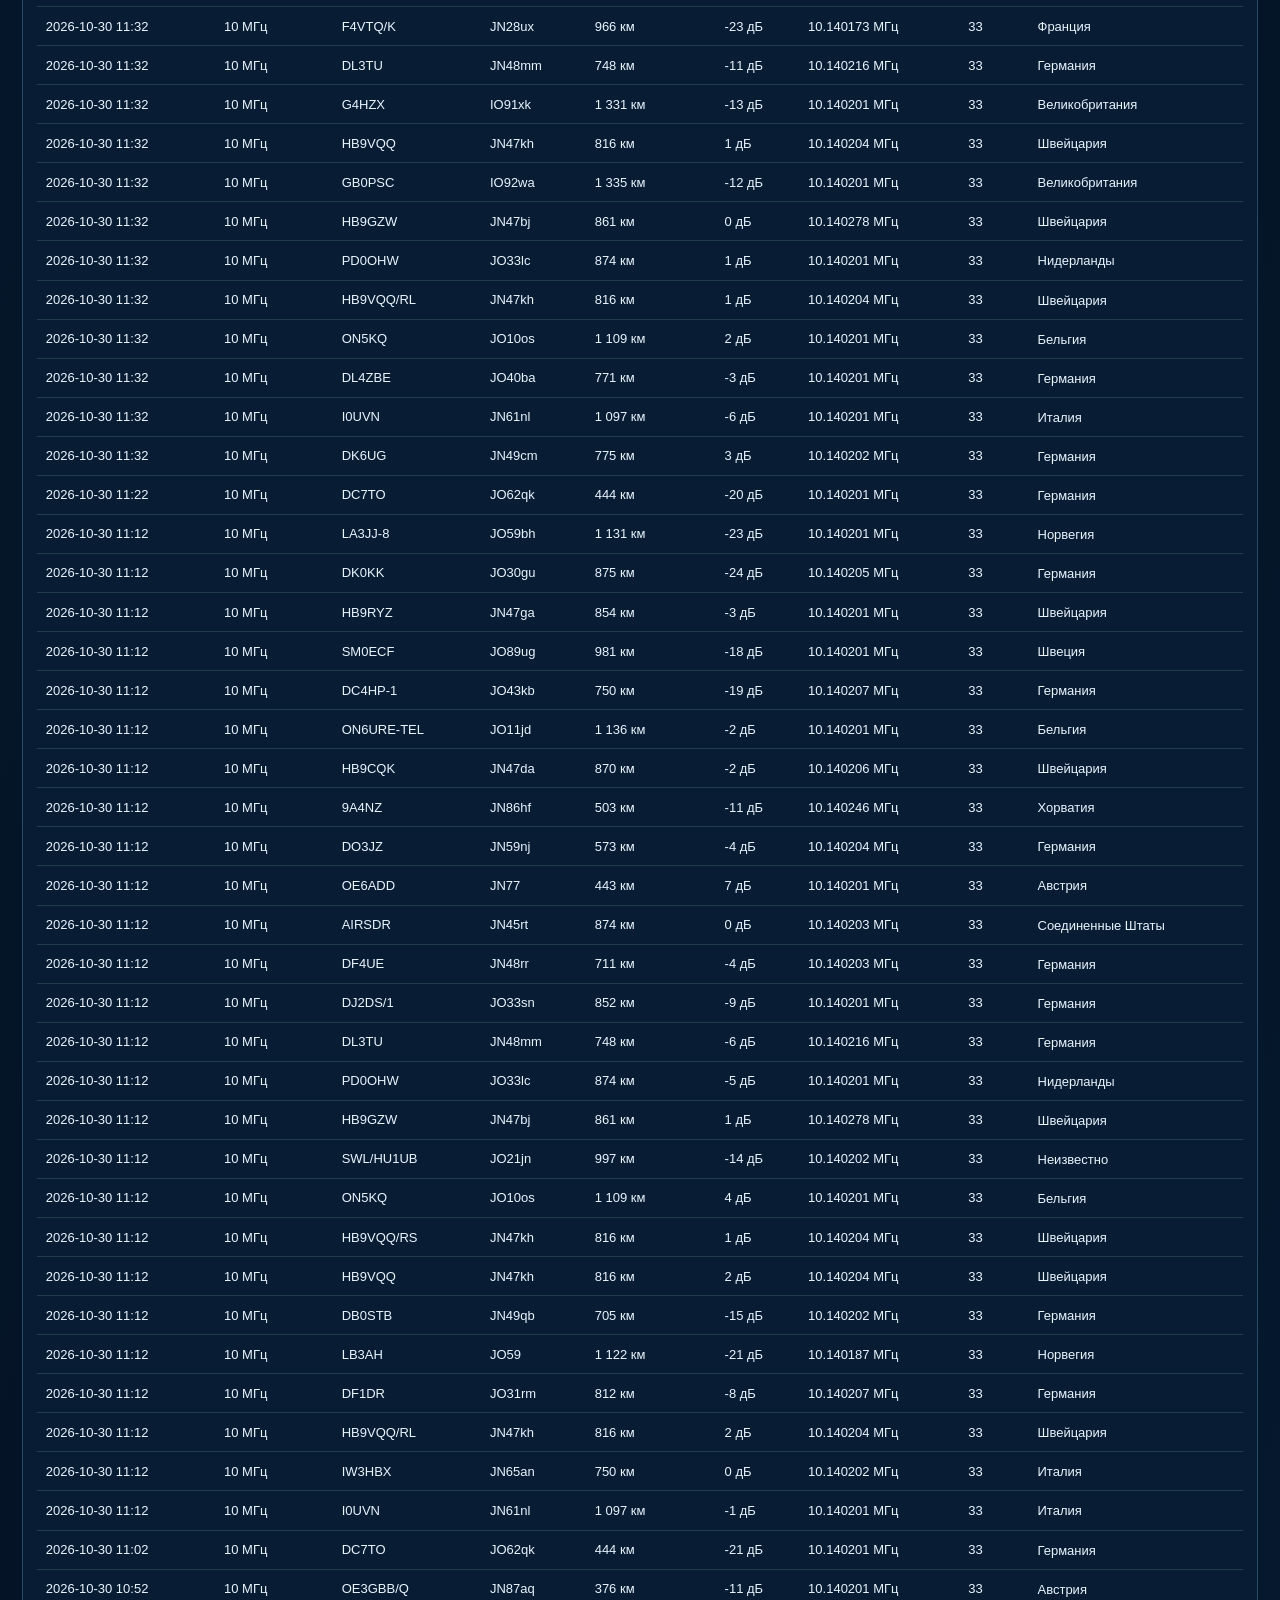
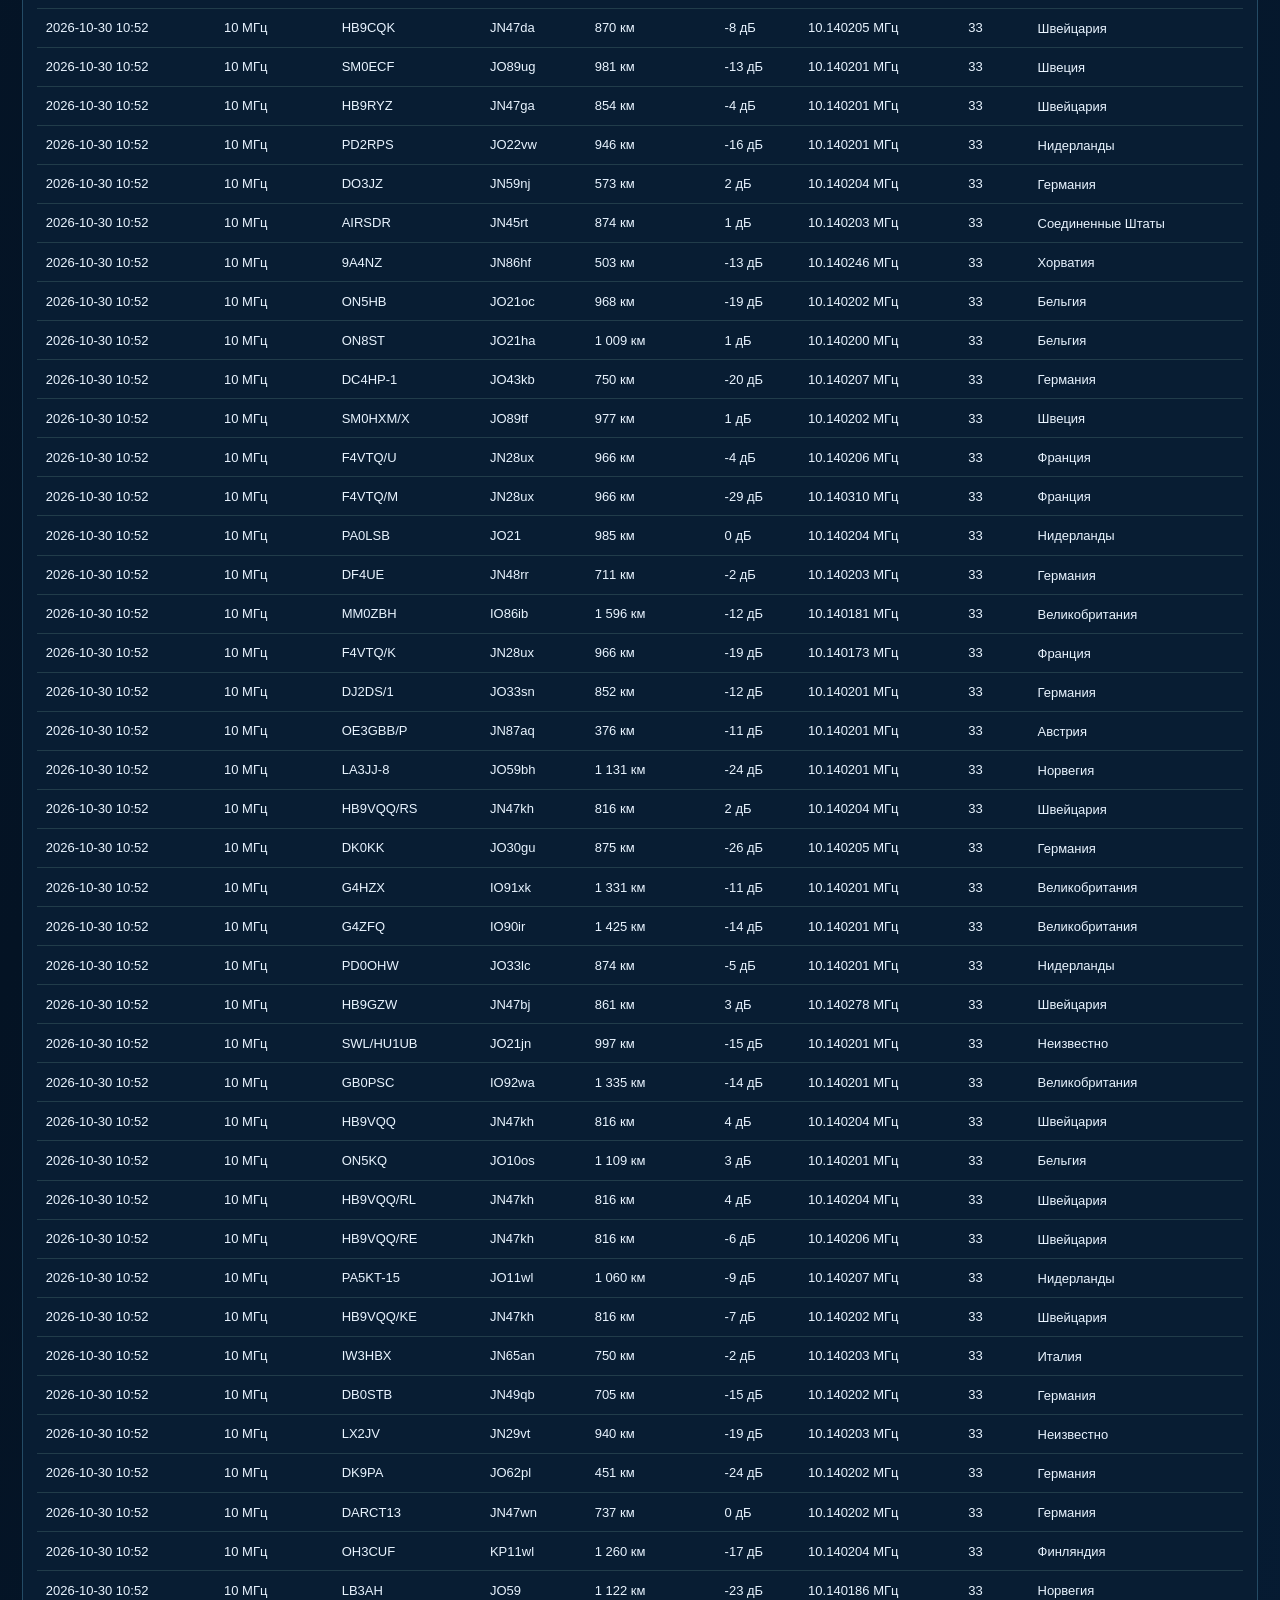
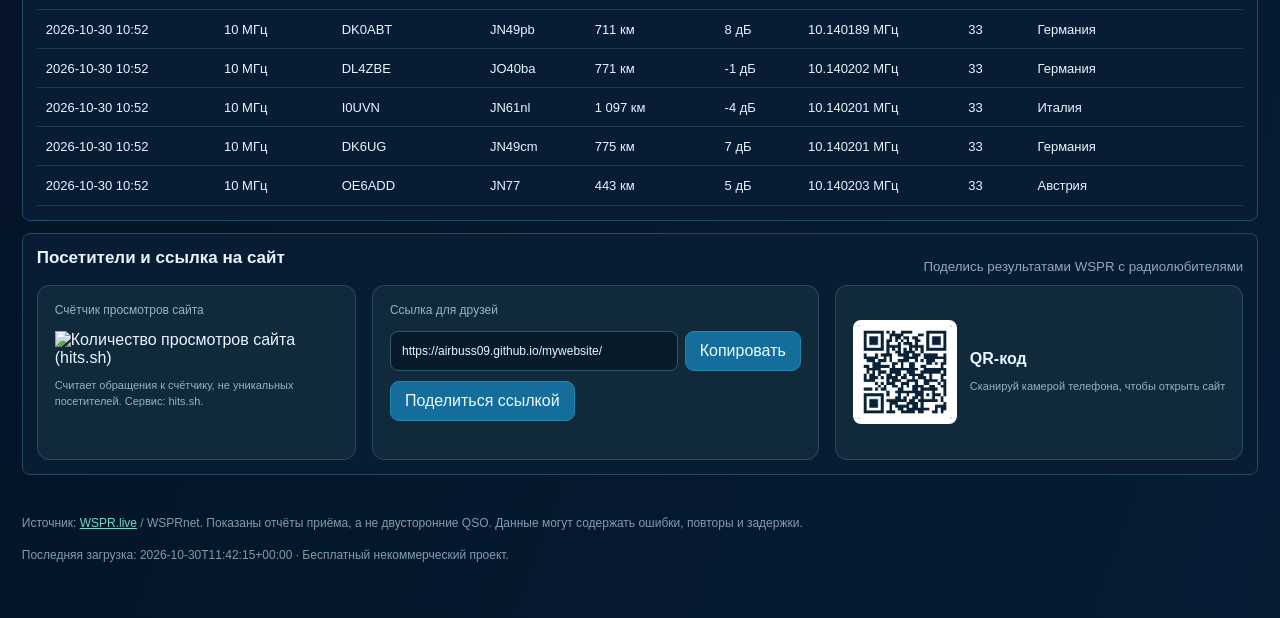
==== commit 9b294d91: "Add files via upload" ====
--- a/index.html
+++ b/index.html
@@ -1,5 +1,5 @@
 <!DOCTYPE html>
-<html lang="ru"><head><meta charset="utf-8"/><meta content="width=device-width,initial-scale=1" name="viewport"/><title>SP/US5QJA · WSPR Monitor</title><meta content="Мониторинг WSPR станции SP/US5QJA из Польши, все радиолюбительские диапазоны" name="description"/><link href="style.css?v=10" rel="stylesheet"/><link href="https://unpkg.com/leaflet@1.9.4/dist/leaflet.css" rel="stylesheet"/><script defer="" src="https://cdn.jsdelivr.net/npm/chart.js@4.4.7/dist/chart.umd.min.js"></script><script crossorigin="" defer="" integrity="sha256-20nQCchB9co0qIjJZRGuk2/Z9VM+kNiyxNV1lvTlZBo=" src="https://unpkg.com/leaflet@1.9.4/dist/leaflet.js"></script><script defer="" src="app.js?v=10"></script></head><body><header><div class="wrap top"><div><div class="eyebrow">AMATEUR RADIO · POLAND · JO90</div><h1>SP/US5QJA <span>WSPR MONITOR</span></h1><p>Автоматический мониторинг WSPR · реальные данные WSPR.live</p></div><div class="status"><span class="dot"></span><span id="status">Загрузка данных…</span></div></div></header><main class="wrap"><section class="toolbar"><label>Период <select id="period"><option value="24">24 часа</option><option value="168">7 дней</option><option value="720">30 дней</option></select></label><label>Диапазон <select id="band"><option value="all">Все диапазоны</option><option value="1">160 м</option><option value="3">80 м</option><option value="5">60 м</option><option value="7">40 м</option><option value="10">30 м</option><option value="14">20 м</option><option value="18">17 м</option><option value="21">15 м</option><option value="24">12 м</option><option value="28">10 м</option><option value="50">6 м</option><option value="70">4 м</option><option value="144">2 м</option></select></label><label>Минимальная дальность <select id="distance"><option value="0">Все приёмы</option><option value="1000">1 000 км</option><option value="3000">3 000 км</option><option value="8000">8 000 км</option></select></label><button id="reload">Обновить страницу</button></section><section class="stats stats-compact"><article><small>Приёмов WSPR</small><strong id="spots">—</strong><span>сообщений</span></article><article><small>Уникальных станций</small><strong id="receivers">—</strong><span>приёмников</span></article><article><small>Рекорд дальности</small><strong id="maxkm">—</strong><span id="bestcall">—</span></article><article><small>Средний SNR</small><strong id="snr">—</strong><span>дБ</span></article></section><section class="panel map-panel"><div class="heading"><h2>Карта распространения</h2><small>Цветные линии и позывные приёмников · интерактивная карта</small></div><div class="map-tools"><label><input checked="" id="showLabels" type="checkbox"/> Позывные на карте</label><label><input checked="" id="showPaths" type="checkbox"/> Линии связи</label><span>Цвет по расстоянию</span></div><div class="map-shell"><div id="map"></div><aside class="map-sidebar"><h3>Легенда расстояний</h3><div class="legend-row"><i style="background:#23ec72"></i>До 3 000 км</div><div class="legend-row"><i style="background:#f7e044"></i>3 000–6 000 км</div><div class="legend-row"><i style="background:#ff9b2f"></i>6 000–10 000 км</div><div class="legend-row"><i style="background:#ff405d"></i>Более 10 000 км</div><h3>Диапазоны</h3><label class="band-option"><input checked="" id="allBandsCheck" type="checkbox"/> Все диапазоны</label><label class="band-option"><input class="band-checkbox" type="checkbox" value="1"/> 160 м</label><label class="band-option"><input class="band-checkbox" type="checkbox" value="3"/> 80 м</label><label class="band-option"><input class="band-checkbox" type="checkbox" value="5"/> 60 м</label><label class="band-option"><input class="band-checkbox" type="checkbox" value="7"/> 40 м</label><label class="band-option"><input class="band-checkbox" type="checkbox" value="10"/> 30 м</label><label class="band-option"><input class="band-checkbox" type="checkbox" value="14"/> 20 м</label><label class="band-option"><input class="band-checkbox" type="checkbox" value="18"/> 17 м</label><label class="band-option"><input class="band-checkbox" type="checkbox" value="21"/> 15 м</label><label class="band-option"><input class="band-checkbox" type="checkbox" value="24"/> 12 м</label><label class="band-option"><input class="band-checkbox" type="checkbox" value="28"/> 10 м</label><label class="band-option"><input class="band-checkbox" type="checkbox" value="50"/> 6 м</label><label class="band-option"><input class="band-checkbox" type="checkbox" value="70"/> 4 м</label><label class="band-option"><input class="band-checkbox" type="checkbox" value="144"/> 2 м</label></aside></div></section><section class="panel"><div class="heading"><h2>Станции на карте</h2><small>Самые дальние уникальные приёмники</small></div><div class="tablewrap"><table><thead><tr><th>Позывной</th><th>Локатор</th><th>Расстояние</th><th>SNR</th><th>UTC</th><th>Страна</th></tr></thead><tbody id="mapRows"></tbody></table></div></section><div class="two"><section class="panel"><h2>Приёмы по часам (UTC)</h2><div class="chart"><canvas id="hoursChart"></canvas></div></section><section class="panel"><h2>Дальность по времени</h2><div class="chart"><canvas id="distanceChart"></canvas></div></section></div><section class="panel"><h2>ТОП-10 принимающих станций</h2><div class="chart"><canvas id="topChart"></canvas></div></section><section class="panel"><div class="heading"><h2>Последние сообщения</h2><small>Время UTC · частота · мощность из декодированных сообщений</small></div><div class="tablewrap"><table><thead><tr><th>UTC</th><th>Диапазон</th><th>Приёмник</th><th>Локатор</th><th>Дальность</th><th>SNR</th><th>Частота</th><th>dBm</th><th>Страна</th></tr></thead><tbody id="rows"></tbody></table></div></section><section aria-label="Поделиться сайтом" class="panel community-panel">
+<html lang="ru"><head><meta charset="utf-8"/><meta content="width=device-width,initial-scale=1" name="viewport"/><title>SP/US5QJA · WSPR Monitor</title><meta content="Мониторинг WSPR станции SP/US5QJA из Польши, все радиолюбительские диапазоны" name="description"/><link href="style.css?v=11" rel="stylesheet"/><link href="https://unpkg.com/leaflet@1.9.4/dist/leaflet.css" rel="stylesheet"/><script defer="" src="https://cdn.jsdelivr.net/npm/chart.js@4.4.7/dist/chart.umd.min.js"></script><script crossorigin="" defer="" integrity="sha256-20nQCchB9co0qIjJZRGuk2/Z9VM+kNiyxNV1lvTlZBo=" src="https://unpkg.com/leaflet@1.9.4/dist/leaflet.js"></script><script defer="" src="app.js?v=11"></script></head><body><header><div class="wrap top"><div><div class="eyebrow">AMATEUR RADIO · POLAND · JO90</div><h1>SP/US5QJA <span>WSPR MONITOR</span></h1><p>Автоматический мониторинг WSPR · реальные данные WSPR.live</p></div><div class="status"><span class="dot"></span><span id="status">Загрузка данных…</span></div></div></header><main class="wrap"><section class="toolbar"><label>Период <select id="period"><option value="24">24 часа</option><option value="168">7 дней</option><option value="720">30 дней</option></select></label><label>Диапазон <select id="band"><option value="all">Все диапазоны</option><option value="1">160 м</option><option value="3">80 м</option><option value="5">60 м</option><option value="7">40 м</option><option value="10">30 м</option><option value="14">20 м</option><option value="18">17 м</option><option value="21">15 м</option><option value="24">12 м</option><option value="28">10 м</option><option value="50">6 м</option><option value="70">4 м</option><option value="144">2 м</option></select></label><label>Минимальная дальность <select id="distance"><option value="0">Все приёмы</option><option value="1000">1 000 км</option><option value="3000">3 000 км</option><option value="8000">8 000 км</option></select></label><button id="reload">Обновить страницу</button></section><section class="stats stats-compact"><article><small>Приёмов WSPR</small><strong id="spots">—</strong><span>сообщений</span></article><article><small>Уникальных станций</small><strong id="receivers">—</strong><span>приёмников</span></article><article><small>Рекорд дальности</small><strong id="maxkm">—</strong><span id="bestcall">—</span></article><article><small>Средний SNR</small><strong id="snr">—</strong><span>дБ</span></article></section><section class="panel map-panel"><div class="heading"><h2>Карта распространения</h2><small>Цветные линии и позывные приёмников · интерактивная карта</small></div><div class="map-tools"><label><input checked="" id="showLabels" type="checkbox"/> Позывные на карте</label><label><input checked="" id="showPaths" type="checkbox"/> Линии связи</label><span>Цвет по расстоянию</span></div><div class="map-shell"><div id="map"></div><aside class="map-sidebar"><h3>Легенда расстояний</h3><div class="legend-row"><i style="background:#23ec72"></i>До 3 000 км</div><div class="legend-row"><i style="background:#f7e044"></i>3 000–6 000 км</div><div class="legend-row"><i style="background:#ff9b2f"></i>6 000–10 000 км</div><div class="legend-row"><i style="background:#ff405d"></i>Более 10 000 км</div><h3>Диапазоны</h3><label class="band-option"><input checked="" id="allBandsCheck" type="checkbox"/> Все диапазоны</label><label class="band-option"><input class="band-checkbox" type="checkbox" value="1"/> 160 м</label><label class="band-option"><input class="band-checkbox" type="checkbox" value="3"/> 80 м</label><label class="band-option"><input class="band-checkbox" type="checkbox" value="5"/> 60 м</label><label class="band-option"><input class="band-checkbox" type="checkbox" value="7"/> 40 м</label><label class="band-option"><input class="band-checkbox" type="checkbox" value="10"/> 30 м</label><label class="band-option"><input class="band-checkbox" type="checkbox" value="14"/> 20 м</label><label class="band-option"><input class="band-checkbox" type="checkbox" value="18"/> 17 м</label><label class="band-option"><input class="band-checkbox" type="checkbox" value="21"/> 15 м</label><label class="band-option"><input class="band-checkbox" type="checkbox" value="24"/> 12 м</label><label class="band-option"><input class="band-checkbox" type="checkbox" value="28"/> 10 м</label><label class="band-option"><input class="band-checkbox" type="checkbox" value="50"/> 6 м</label><label class="band-option"><input class="band-checkbox" type="checkbox" value="70"/> 4 м</label><label class="band-option"><input class="band-checkbox" type="checkbox" value="144"/> 2 м</label></aside></div></section><section class="panel"><div class="heading"><h2>Станции на карте</h2><small>Самые дальние уникальные приёмники</small></div><div class="tablewrap"><table><thead><tr><th>Позывной</th><th>Локатор</th><th>Расстояние</th><th>SNR</th><th>UTC</th><th>Страна</th></tr></thead><tbody id="mapRows"></tbody></table></div></section><div class="two"><section class="panel"><h2>Приёмы по часам (UTC)</h2><div class="chart"><canvas id="hoursChart"></canvas></div></section><section class="panel"><h2>Дальность по времени</h2><div class="chart"><canvas id="distanceChart"></canvas></div></section></div><section class="panel"><h2>ТОП-10 принимающих станций</h2><div class="chart"><canvas id="topChart"></canvas></div></section><section class="panel"><div class="heading"><h2>Последние сообщения</h2><small>Время UTC · частота · мощность из декодированных сообщений</small></div><div class="tablewrap"><table><thead><tr><th>UTC</th><th>Диапазон</th><th>Приёмник</th><th>Локатор</th><th>Дальность</th><th>SNR</th><th>Частота</th><th>dBm</th><th>Страна</th></tr></thead><tbody id="rows"></tbody></table></div></section><section aria-label="Поделиться сайтом" class="panel community-panel">
 <div class="heading"><h2>Посетители и ссылка на сайт</h2><small>Поделись результатами WSPR с радиолюбителями</small></div>
 <div class="community-grid">
 <div class="visit-card"><span class="community-caption">Счётчик просмотров сайта</span>
--- a/style.css
+++ b/style.css
@@ -86,3 +86,11 @@
 .country-cell{white-space:nowrap;text-align:left;vertical-align:middle;font-size:13px}
 .country-flag{display:inline-block;width:24px;height:16px;object-fit:cover;vertical-align:middle;margin-right:9px;border-radius:2px;box-shadow:0 0 0 1px #51677a}
 .country-name{vertical-align:middle}
+
+/* Visible satellite / map / terrain selector */
+#map .wspr-map-views{display:flex;gap:2px;padding:4px;background:#071c31e8;border:1px solid #6c8ba5;border-radius:9px;box-shadow:0 2px 12px #0009;max-width:calc(100vw - 70px)}
+#map .wspr-map-view-btn{font:600 12px Arial,system-ui,sans-serif;background:#173751;color:#e8f6ff;border:1px solid transparent;border-radius:6px;padding:9px 12px;white-space:nowrap;cursor:pointer;line-height:1.2}
+#map .wspr-map-view-btn:hover{background:#285779}
+#map .wspr-map-view-btn.active{background:#1373bb;color:#fff;border-color:#74b6e4}
+#map .wspr-map-view-btn:focus-visible{outline:2px solid #fff;outline-offset:1px}
+@media(max-width:500px){#map .wspr-map-views{padding:3px;gap:1px}#map .wspr-map-view-btn{padding:8px 7px;font-size:11px}}
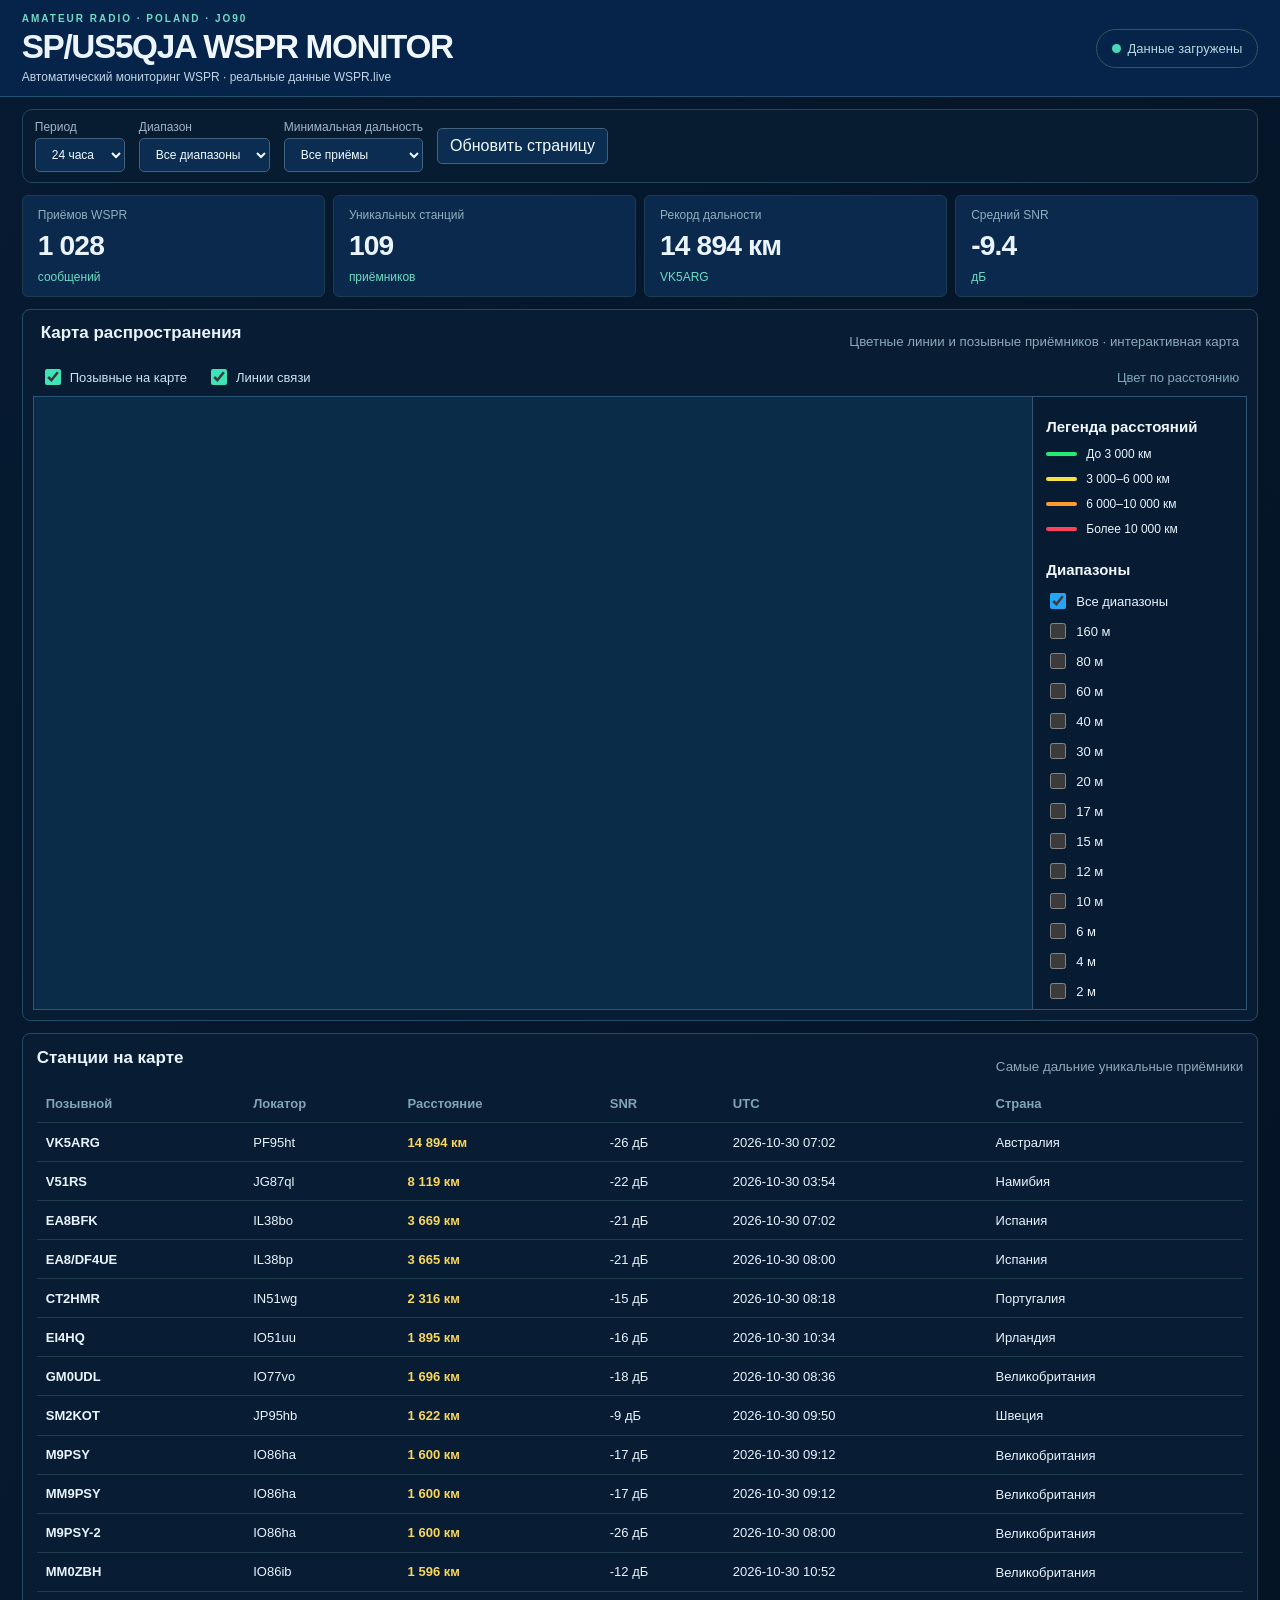
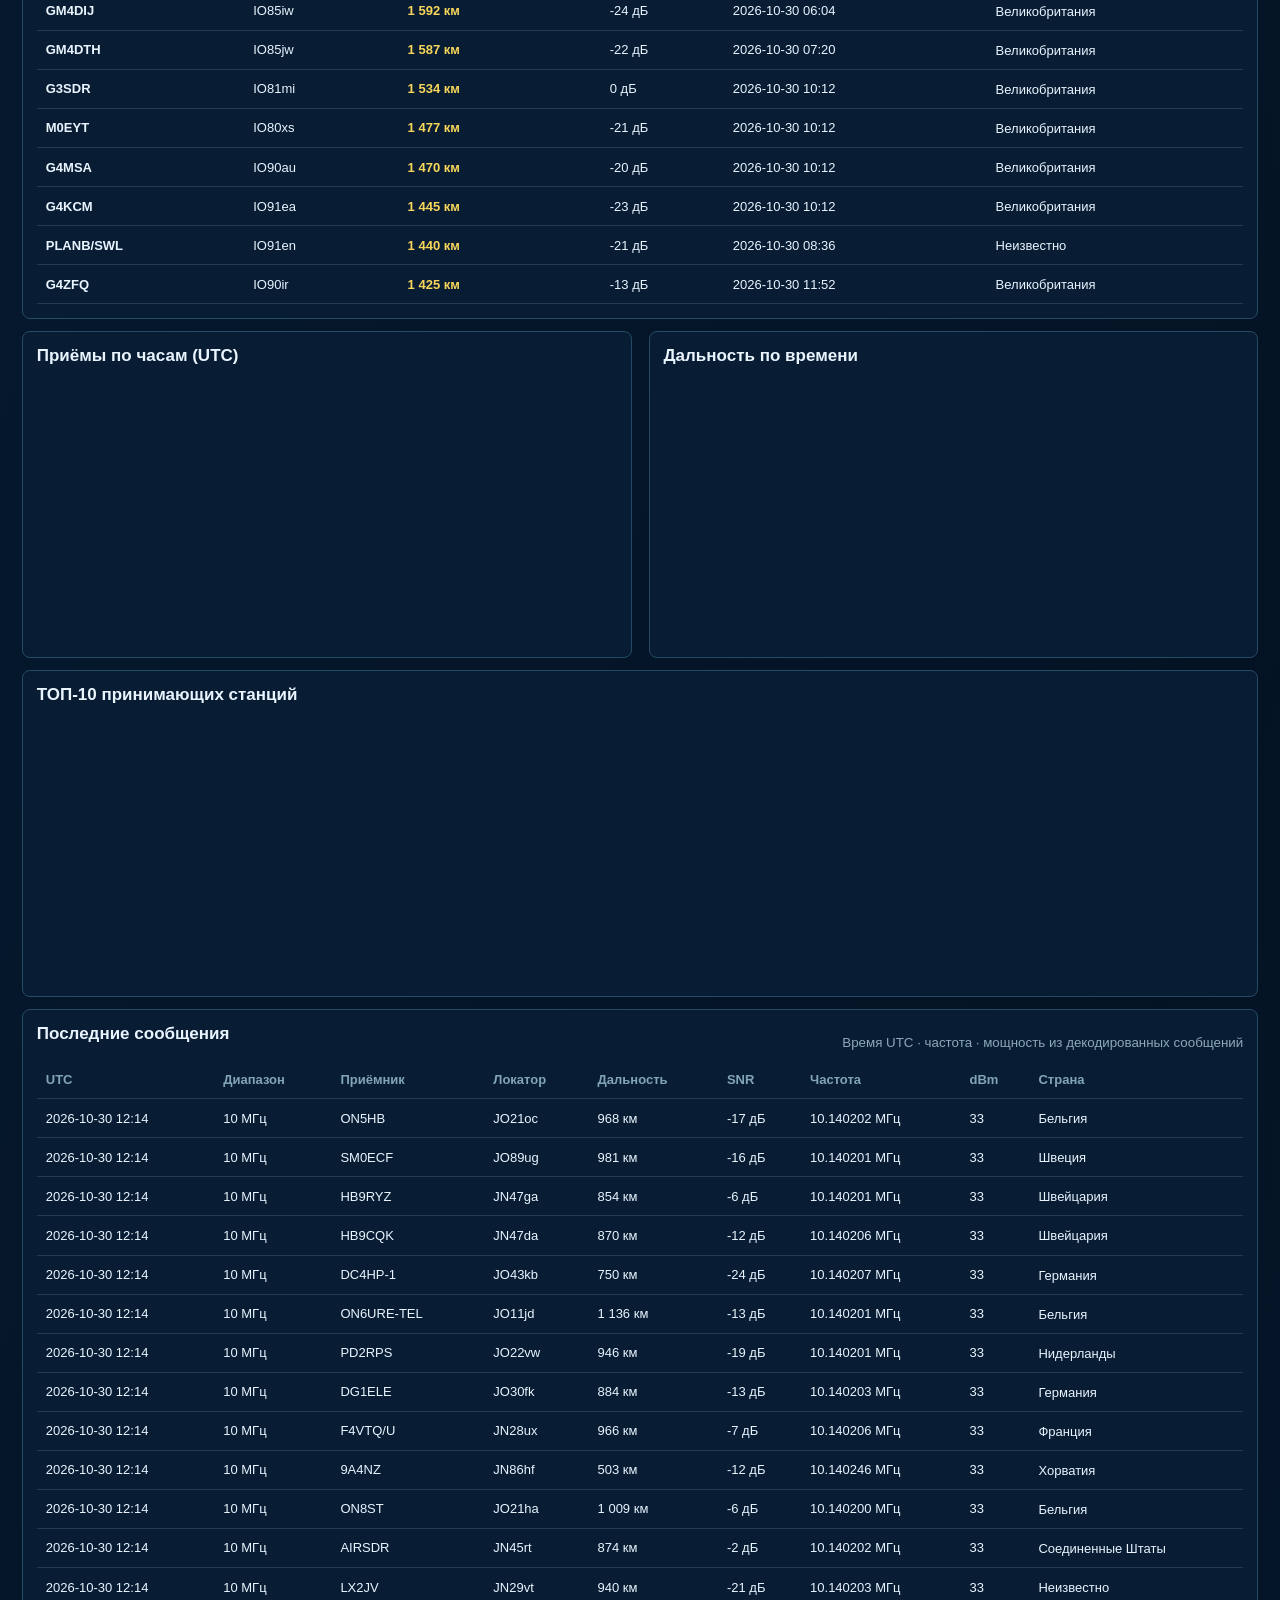
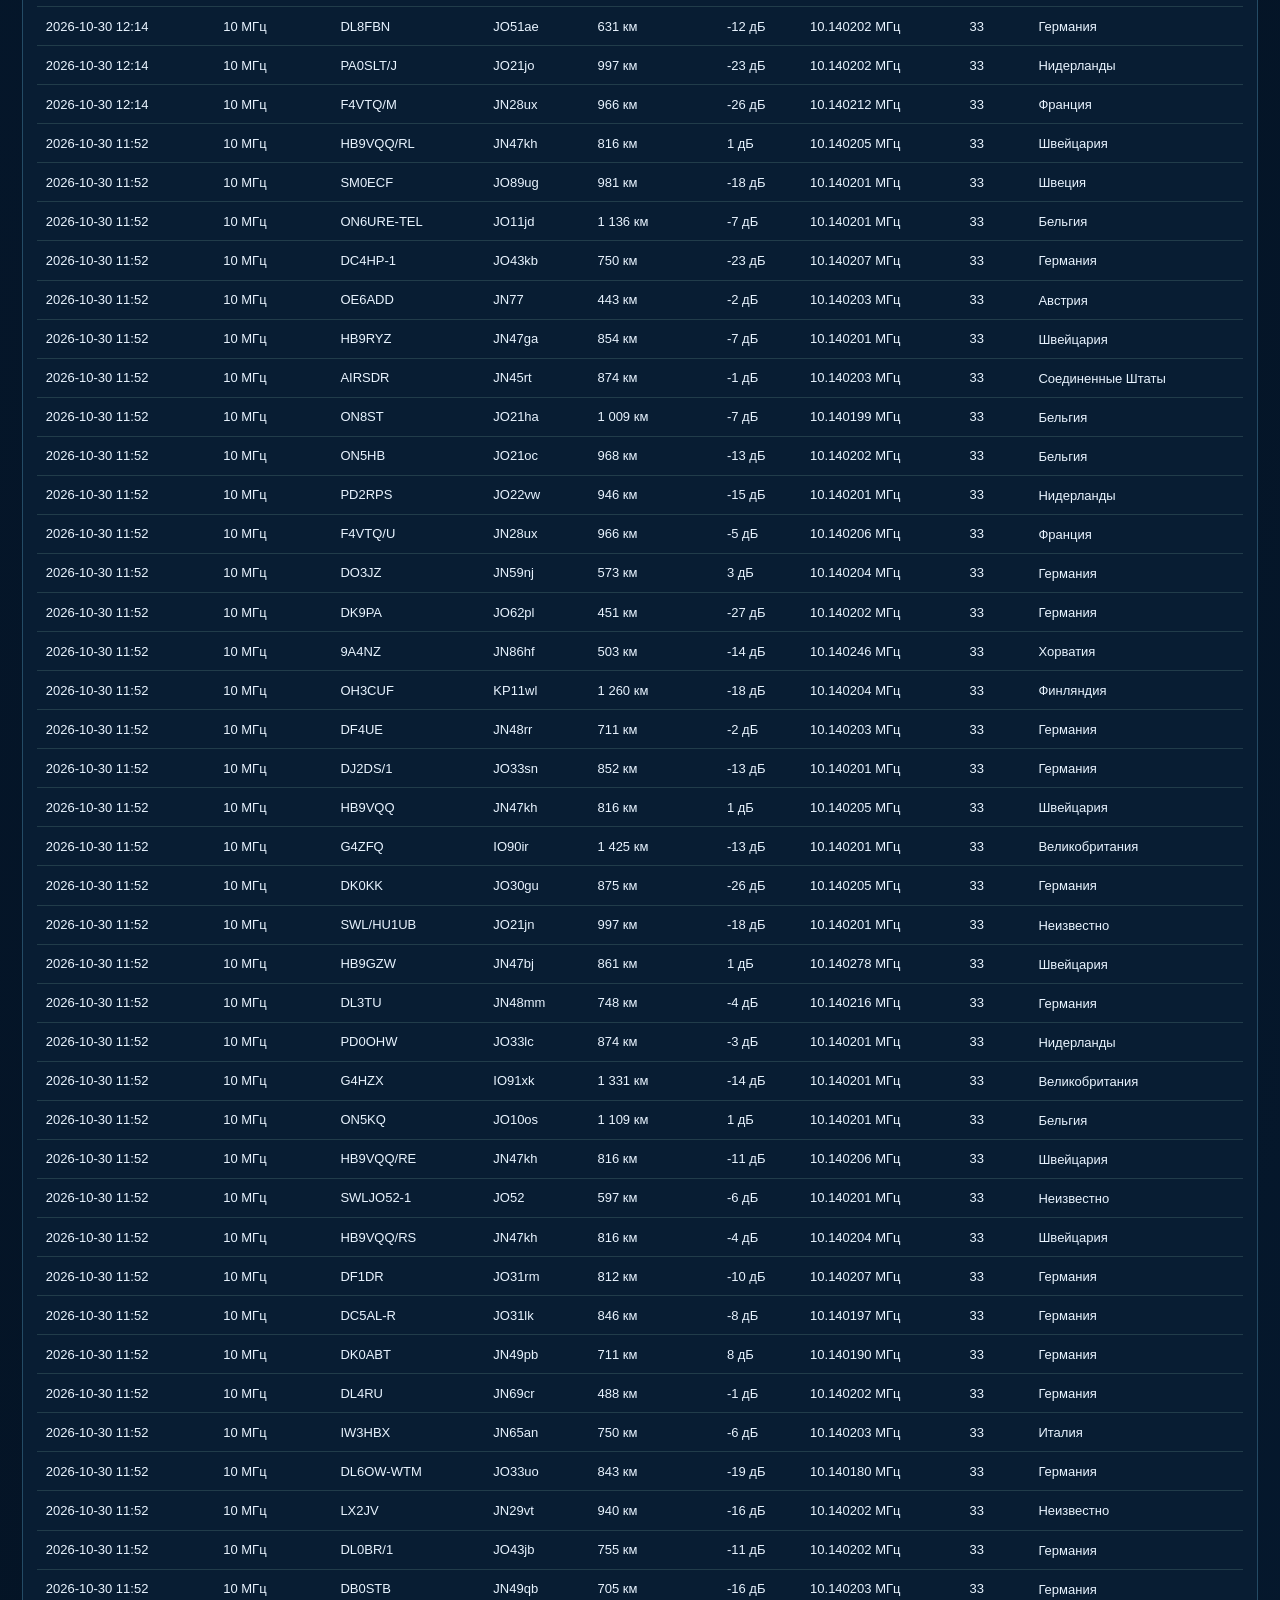
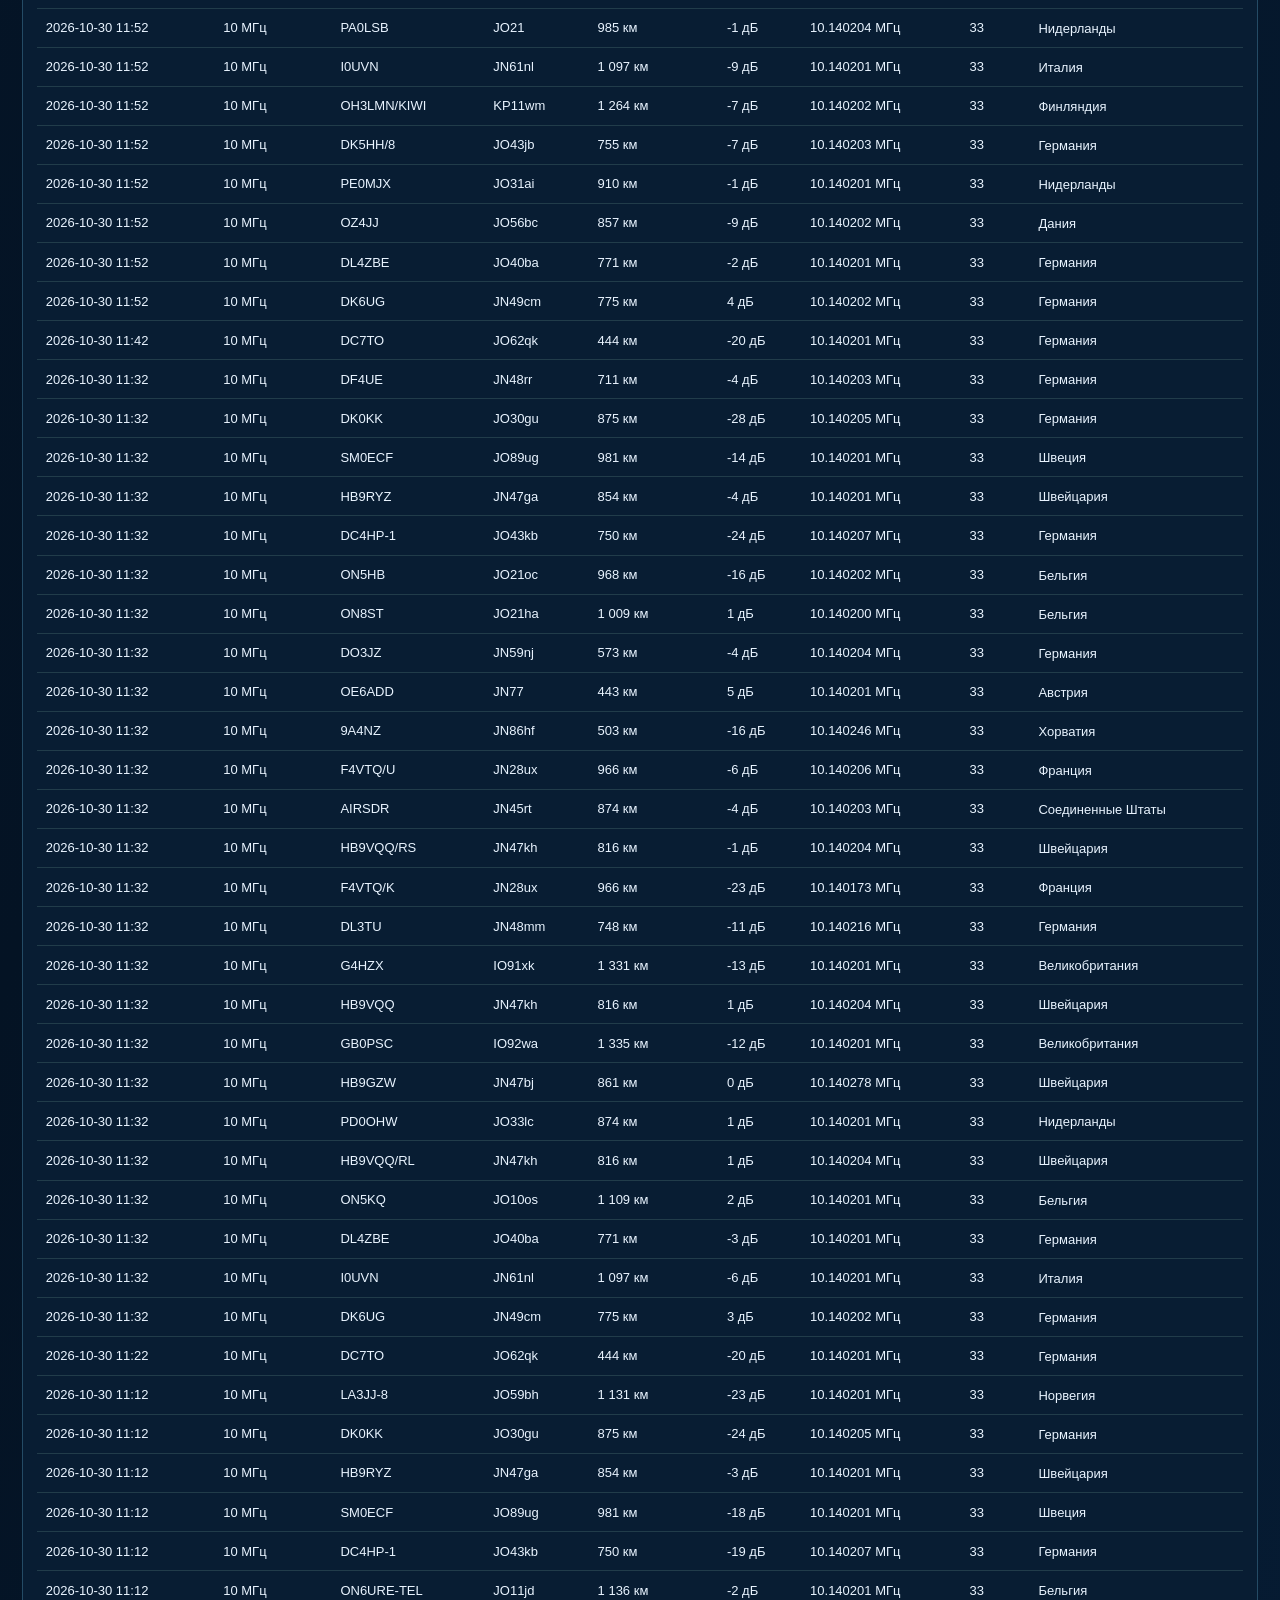
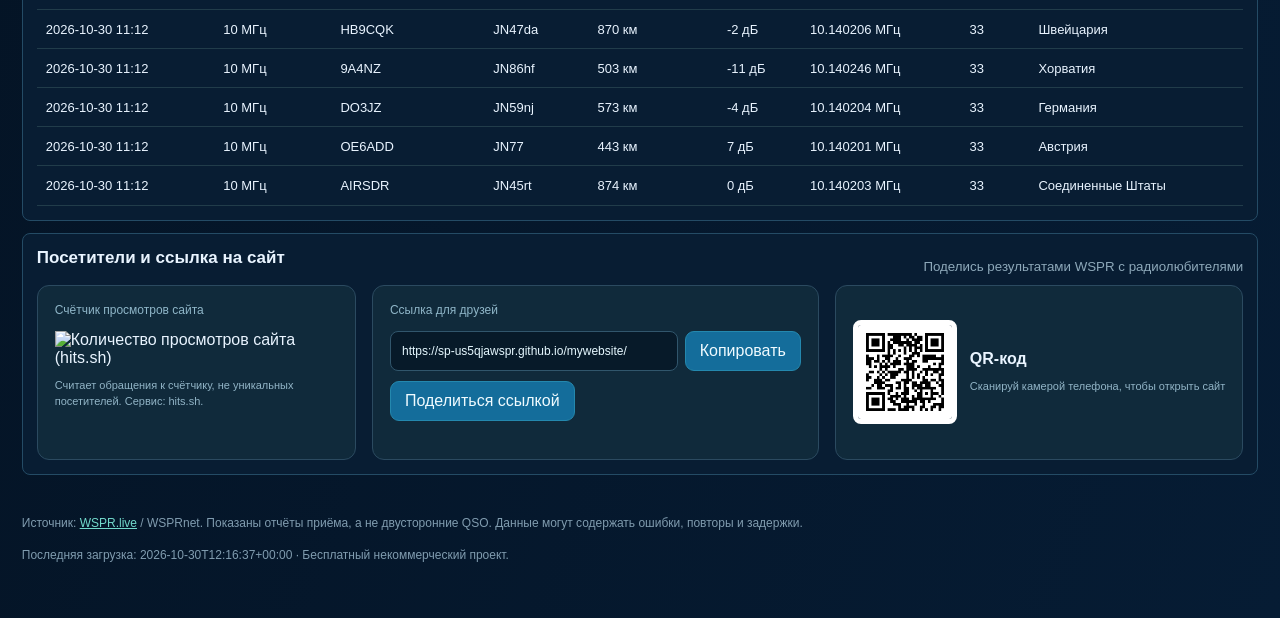
==== commit e6c3593f: "Update index.html" ====
--- a/index.html
+++ b/index.html
@@ -12,4 +12,4 @@
 <span aria-live="polite" id="shareNotice" role="status"></span>
 </div>
 <div class="qr-card"><img alt="QR-код сайта SP/US5QJA" height="104" loading="lazy" src="qr-site.png" width="104"/><div><strong>QR-код</strong><small>Сканируй камерой телефона, чтобы открыть сайт</small></div></div>
-</div></section><footer><p>Источник: <a href="https://wspr.live/" rel="noopener" target="_blank">WSPR.live</a> / WSPRnet. Показаны отчёты приёма, а не двусторонние QSO. Данные могут содержать ошибки, повторы и задержки.</p><p>Последняя загрузка: <span id="updated">—</span> · Бесплатный некоммерческий проект.</p></footer></main></body></html>
+</div></section><footer><p>Источник: <a href="https://wspr.live/" rel="noopener" target="_blank">WSPR.live</a> / WSPRnet. Показаны отчёты приёма, а не двусторонние QSO. Данные могут содержать ошибки, повторы и задержки.</p><p>Последняя загрузка: <span id="updated">—</span> · Бесплатный некоммерческий проект.</p></footer></main><script src="site-links.js?v=1" defer></script></body></html>
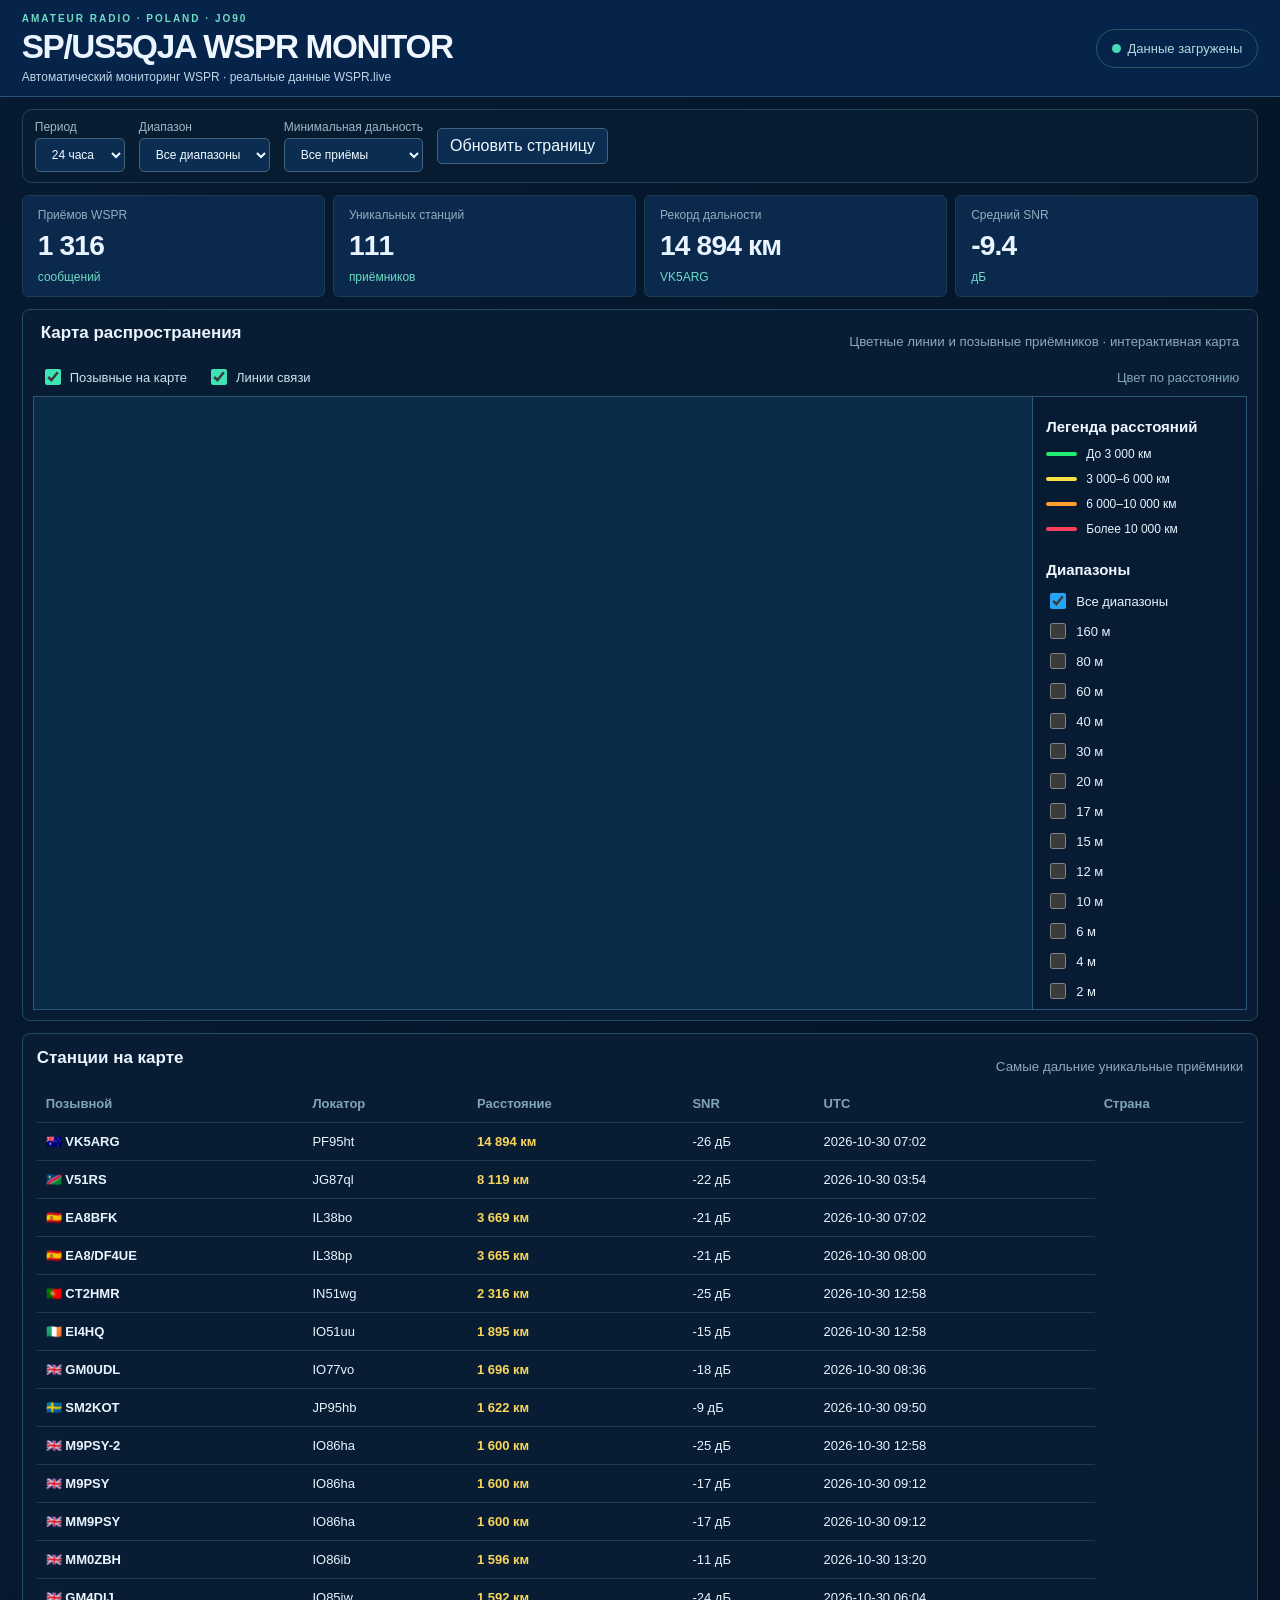
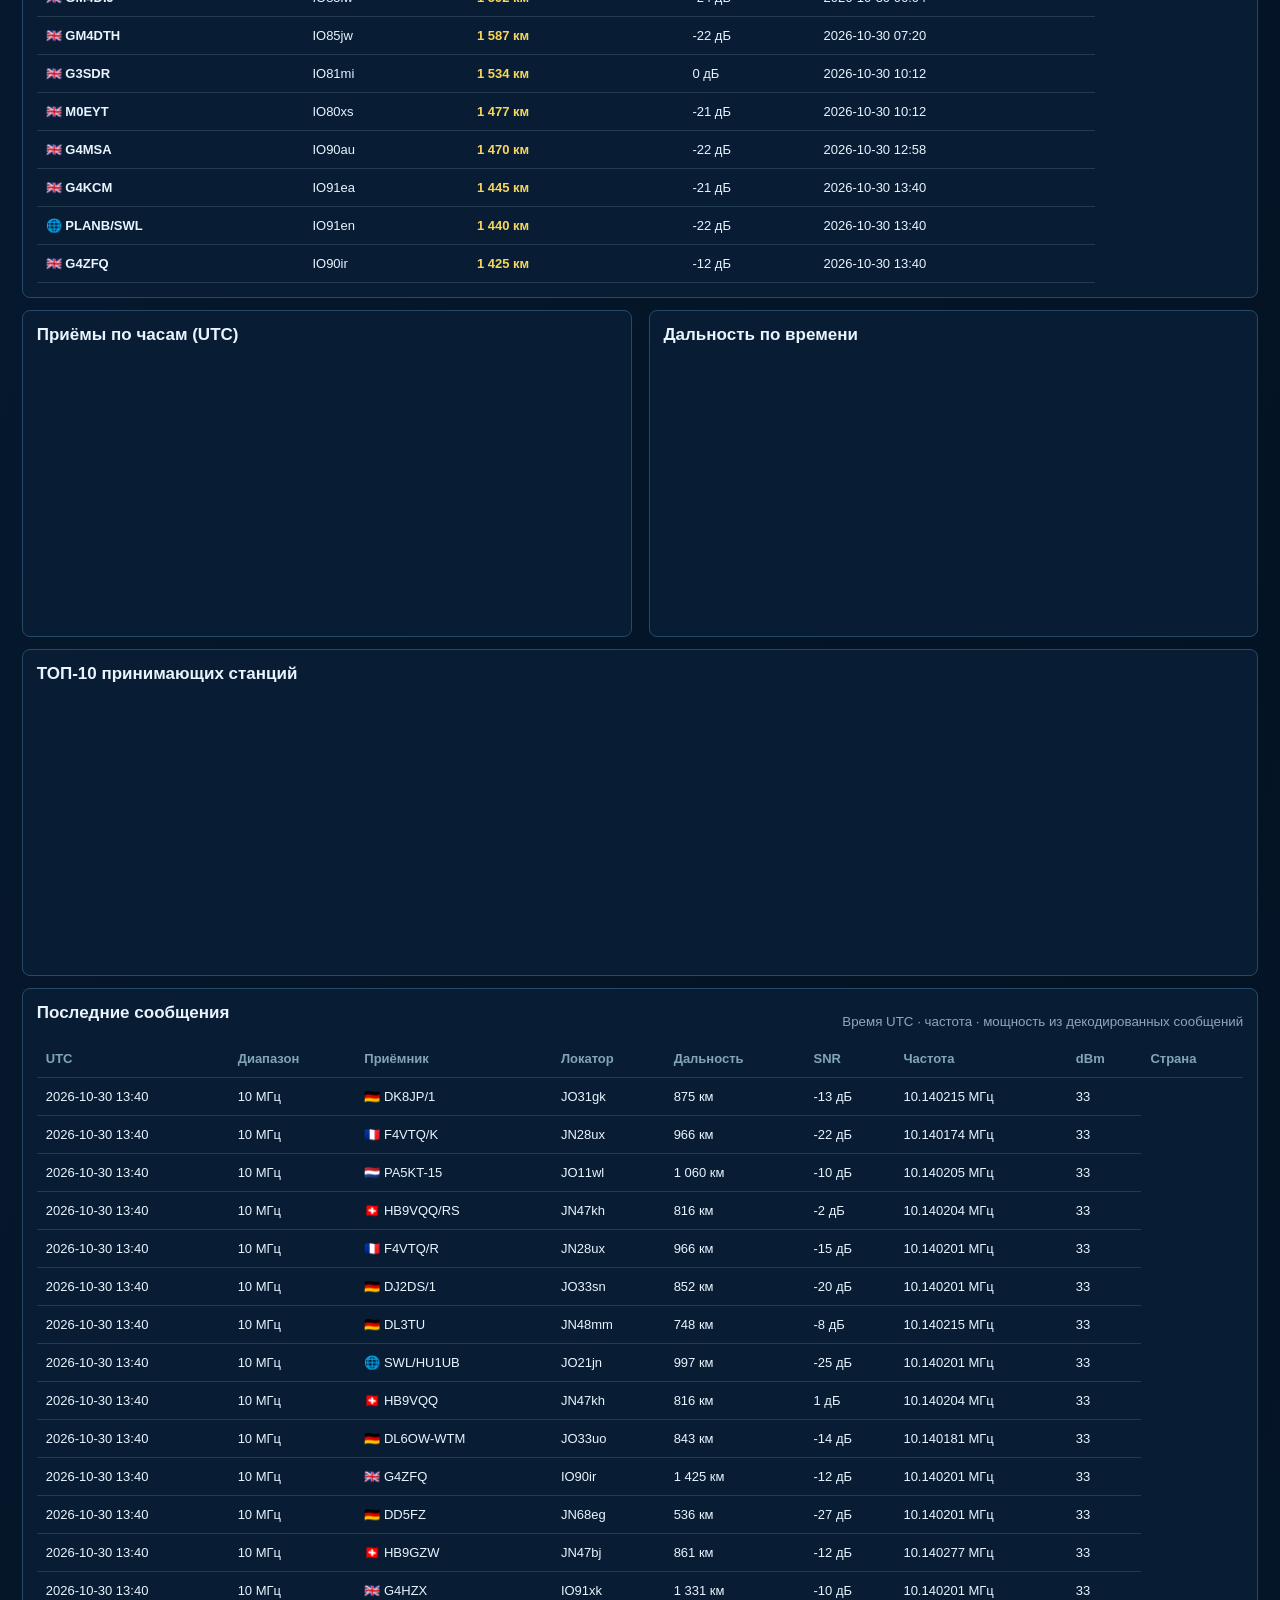
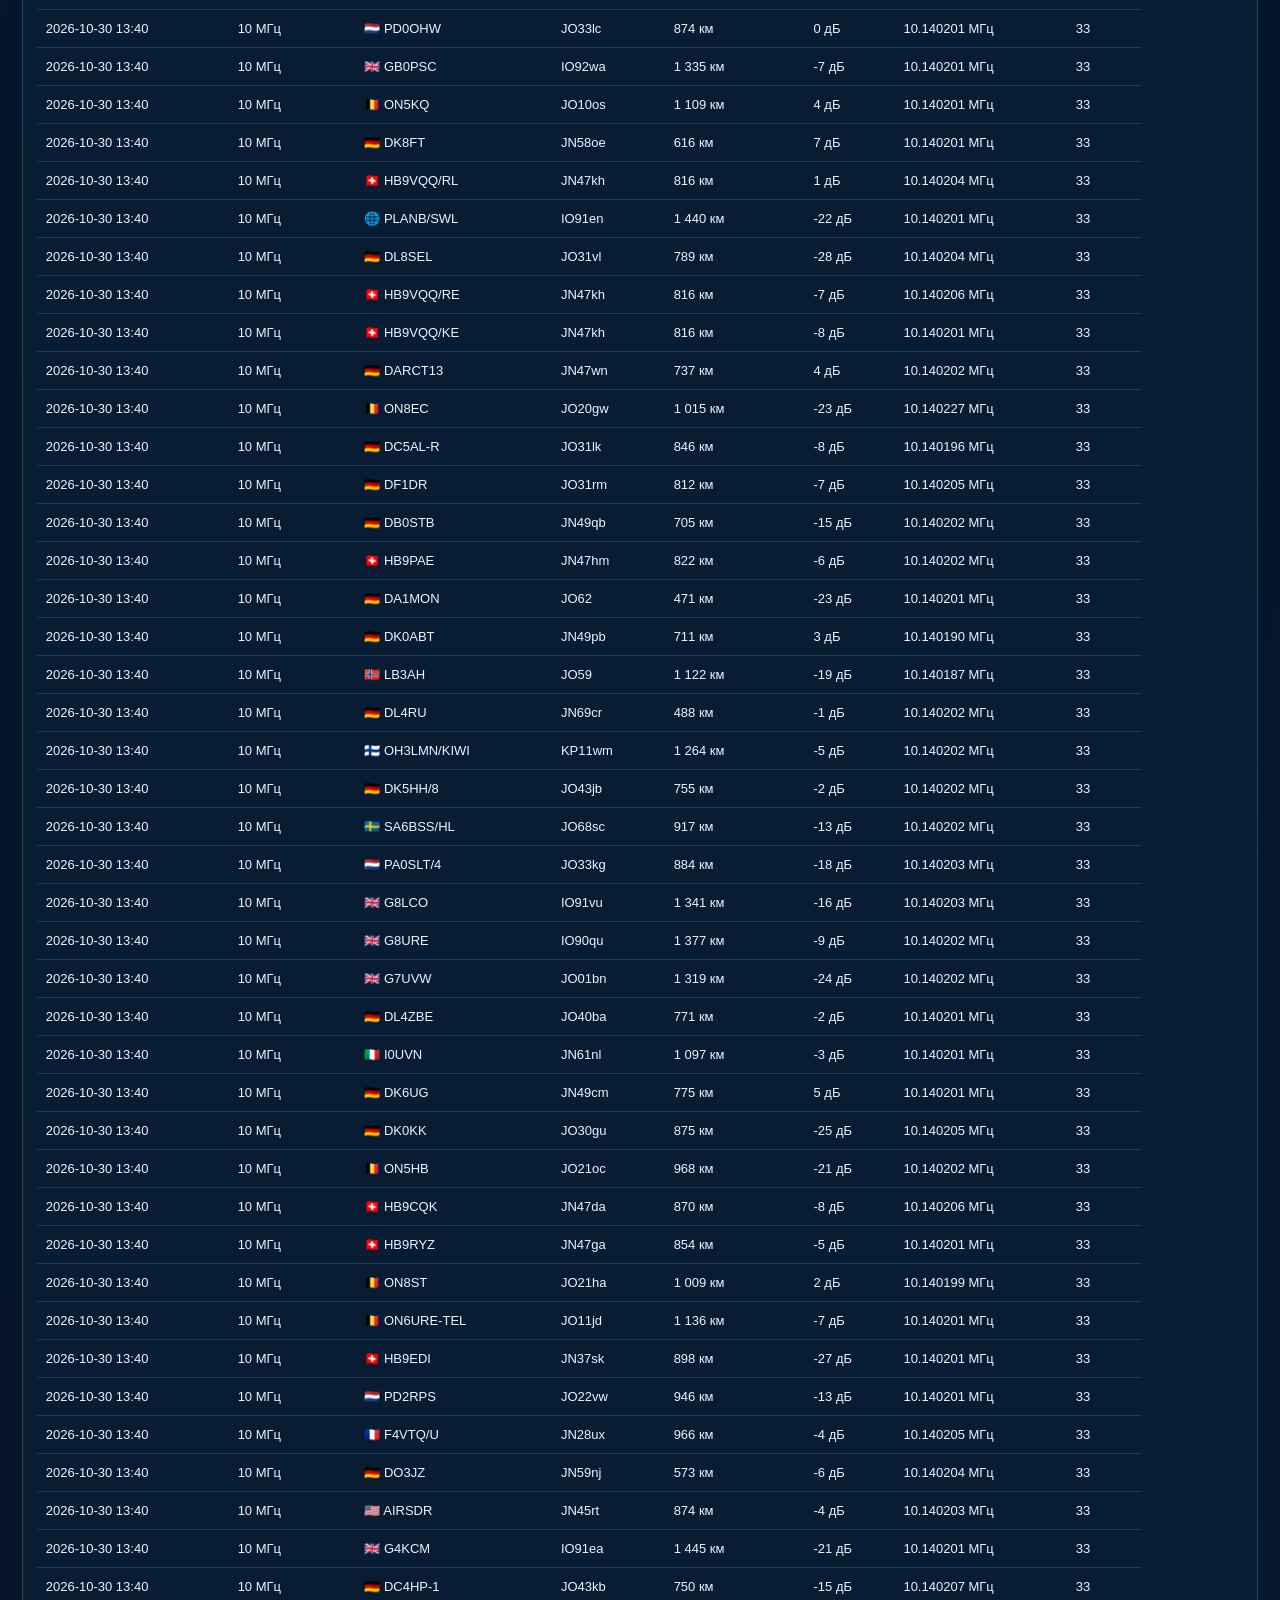
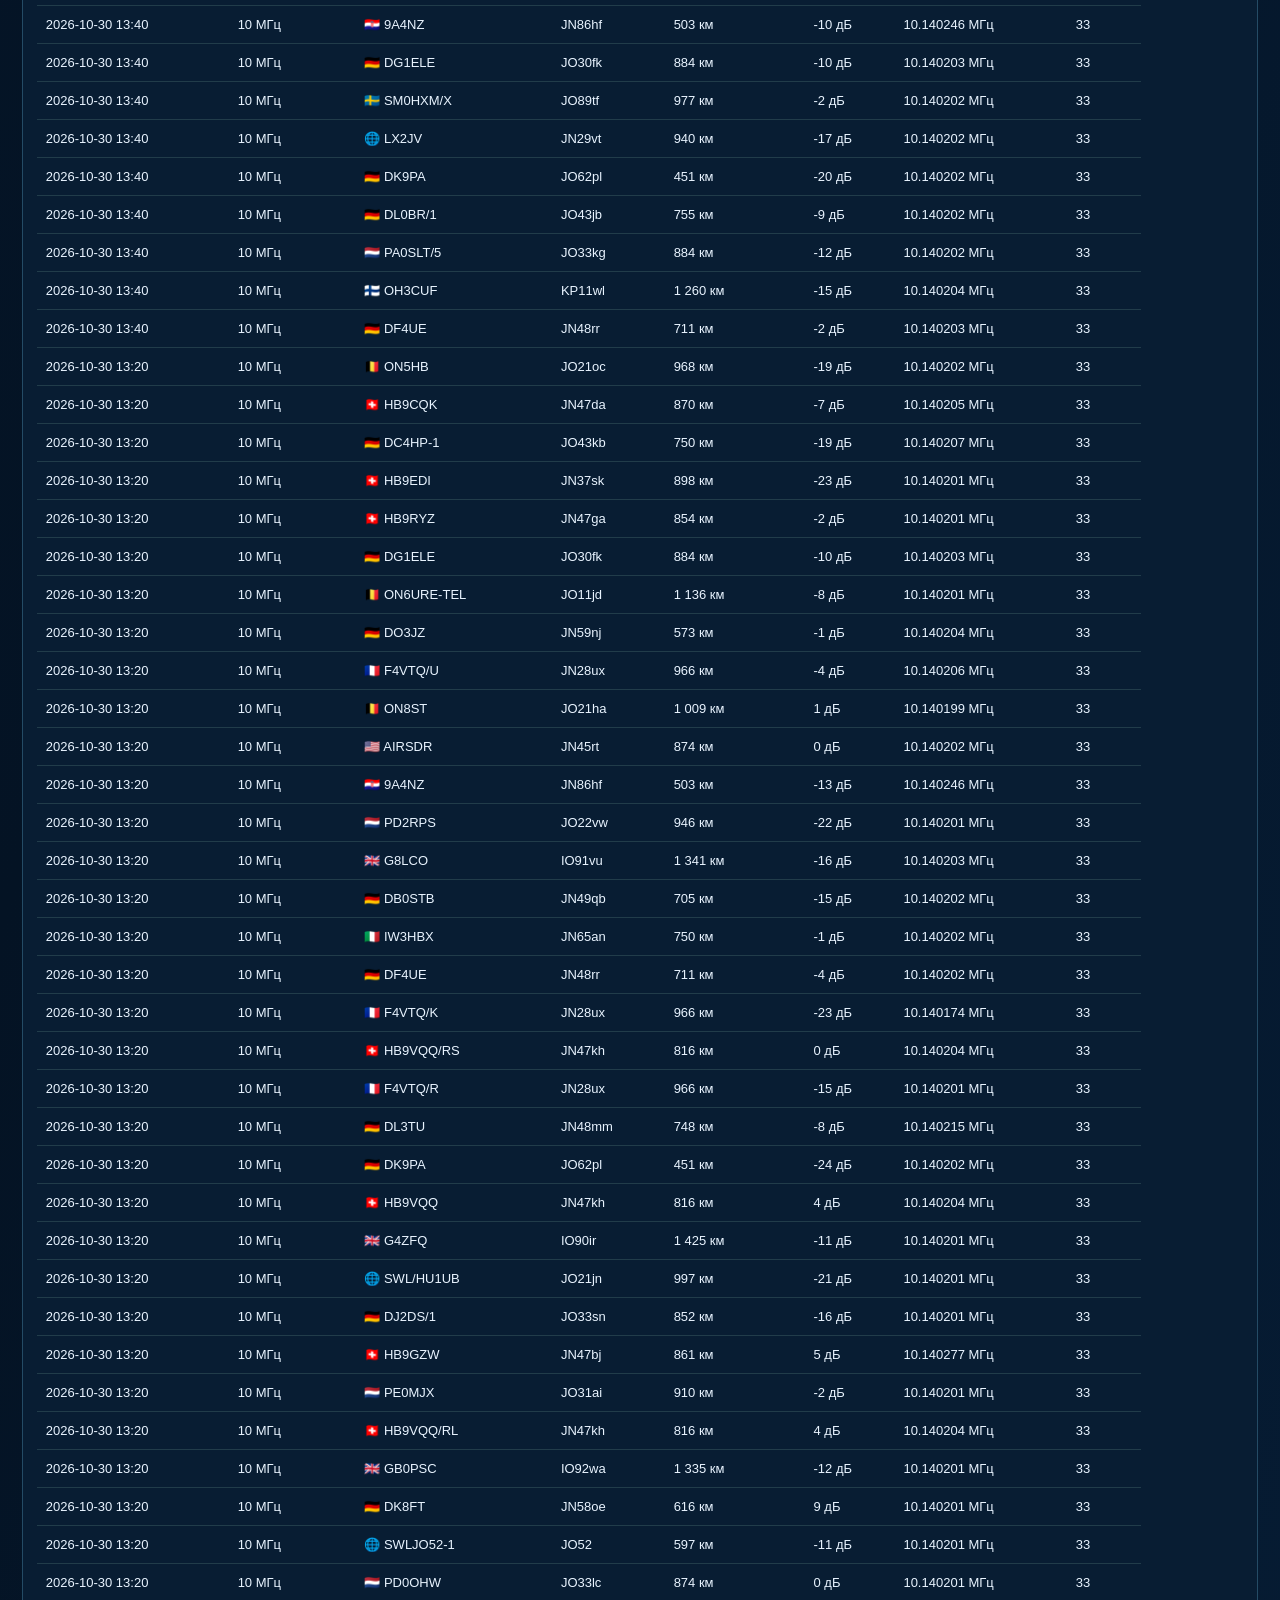
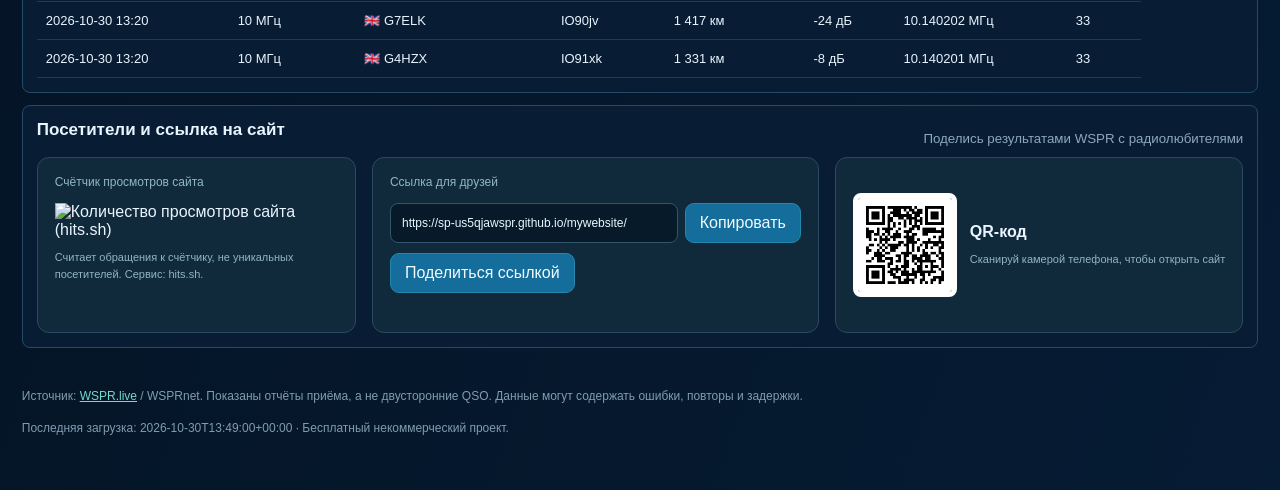
==== commit 82788510: "Update index.html" ====
--- a/index.html
+++ b/index.html
@@ -12,4 +12,4 @@
 <span aria-live="polite" id="shareNotice" role="status"></span>
 </div>
 <div class="qr-card"><img alt="QR-код сайта SP/US5QJA" height="104" loading="lazy" src="qr-site.png" width="104"/><div><strong>QR-код</strong><small>Сканируй камерой телефона, чтобы открыть сайт</small></div></div>
-</div></section><footer><p>Источник: <a href="https://wspr.live/" rel="noopener" target="_blank">WSPR.live</a> / WSPRnet. Показаны отчёты приёма, а не двусторонние QSO. Данные могут содержать ошибки, повторы и задержки.</p><p>Последняя загрузка: <span id="updated">—</span> · Бесплатный некоммерческий проект.</p></footer></main><script src="site-links.js?v=1" defer></script></body></html>
+</div></section><footer><p>Источник: <a href="https://wspr.live/" rel="noopener" target="_blank">WSPR.live</a> / WSPRnet. Показаны отчёты приёма, а не двусторонние QSO. Данные могут содержать ошибки, повторы и задержки.</p><p>Последняя загрузка: <span id="updated">—</span> · Бесплатный некоммерческий проект.</p></footer></main><script src="site-links.js?v=1" defer></script><script src="guestbook.js?v=1" defer></script></body></html>
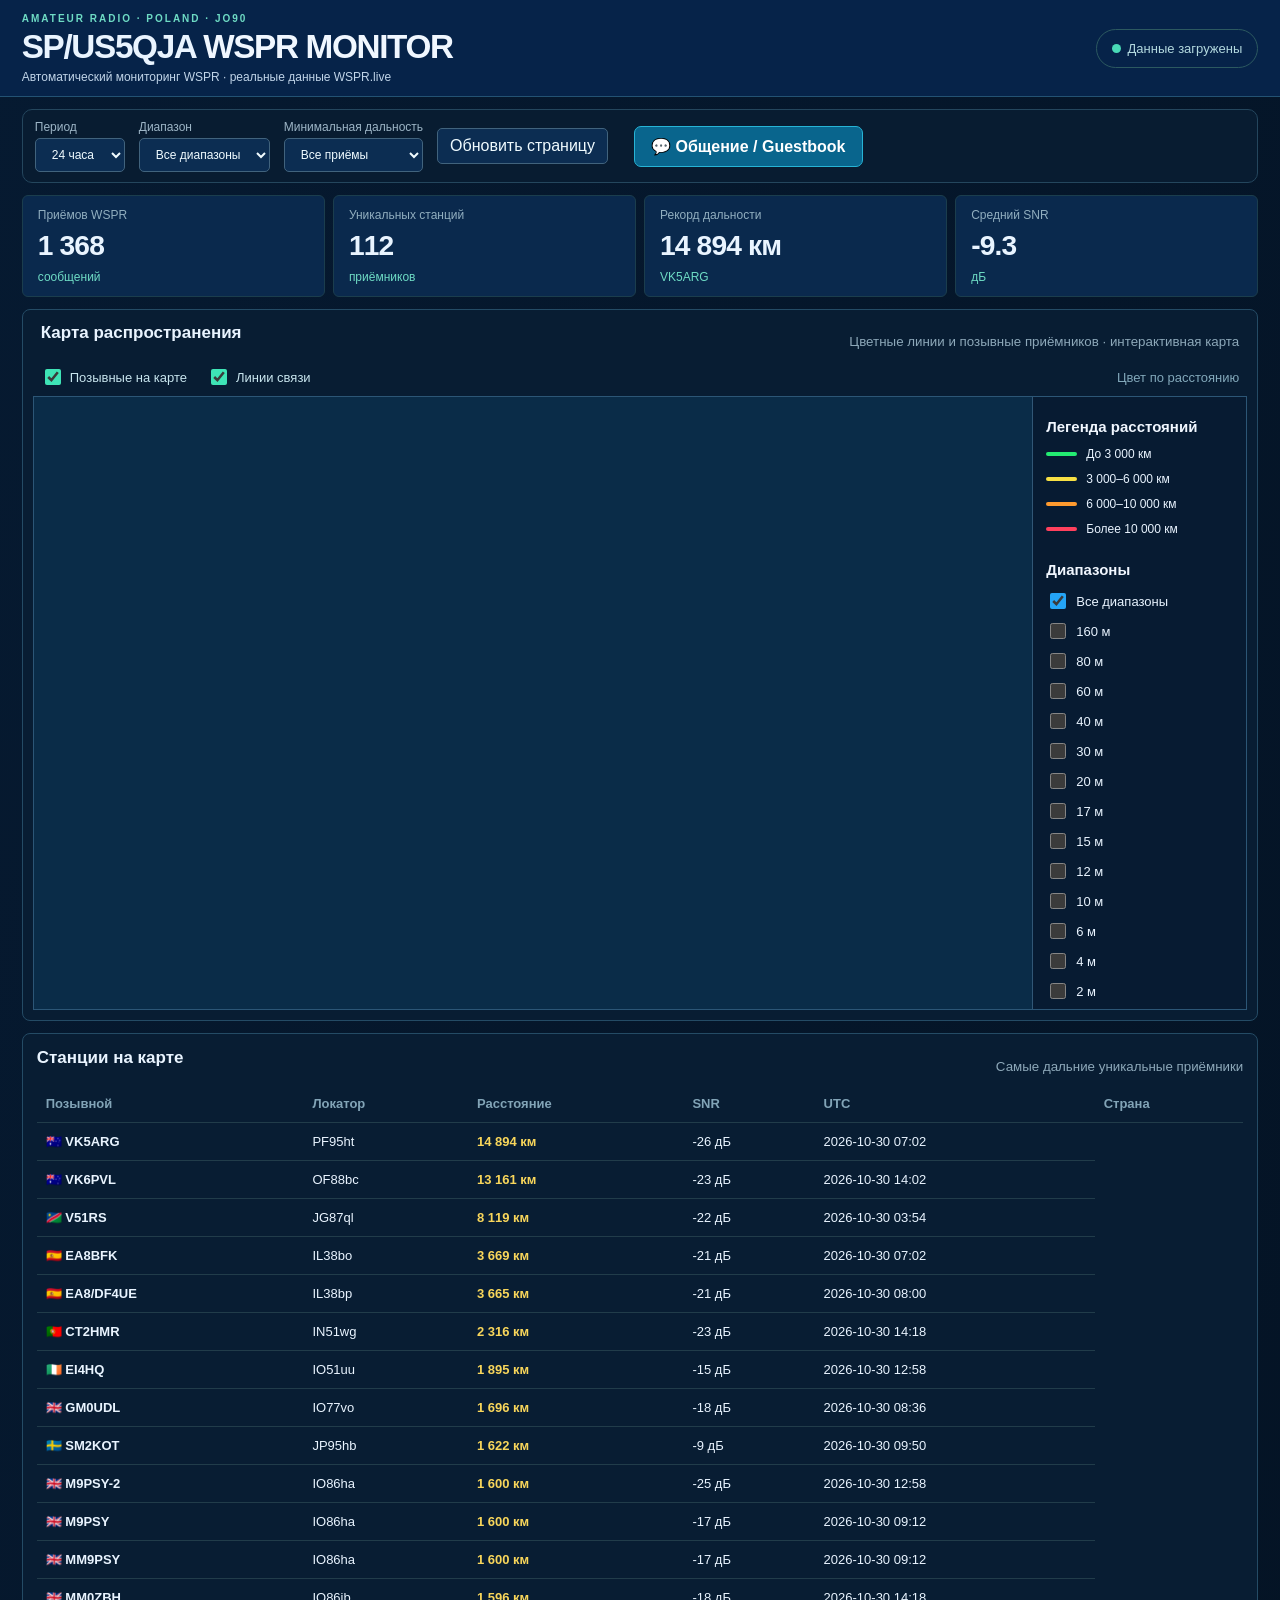
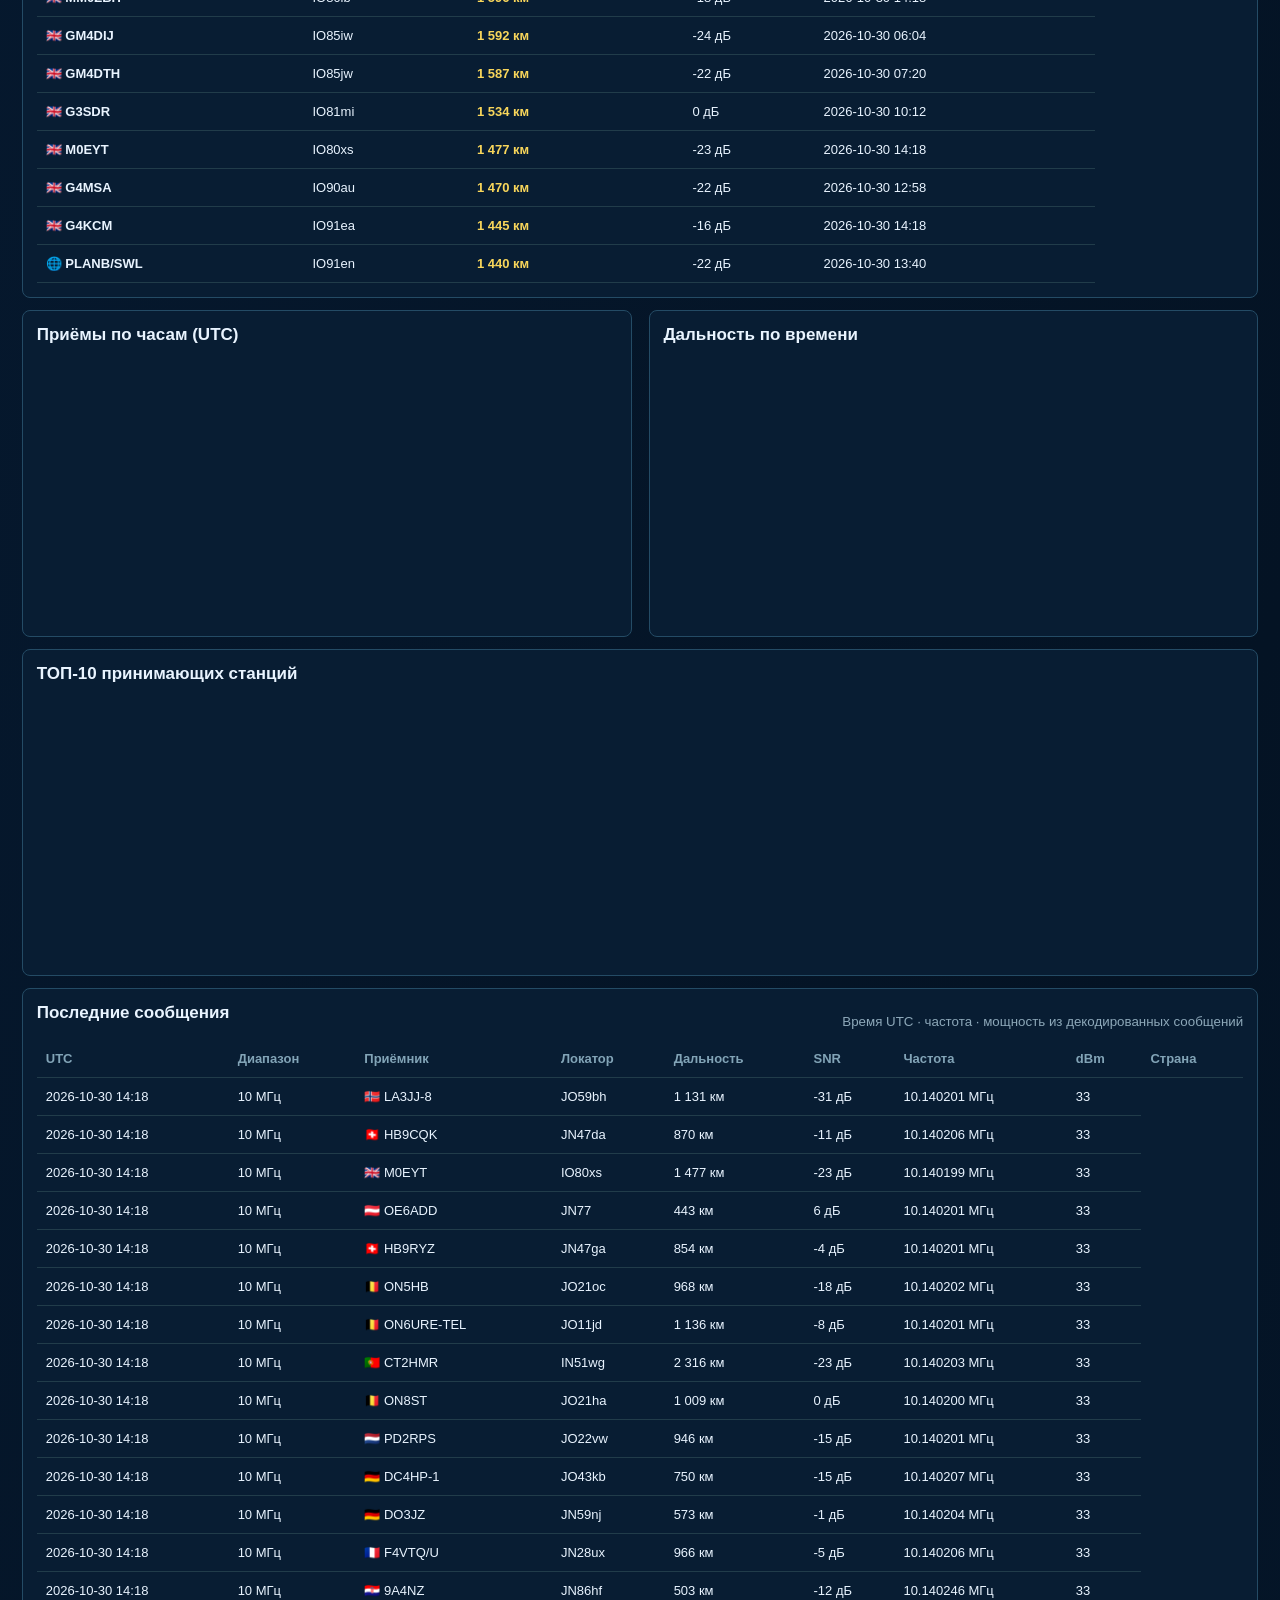
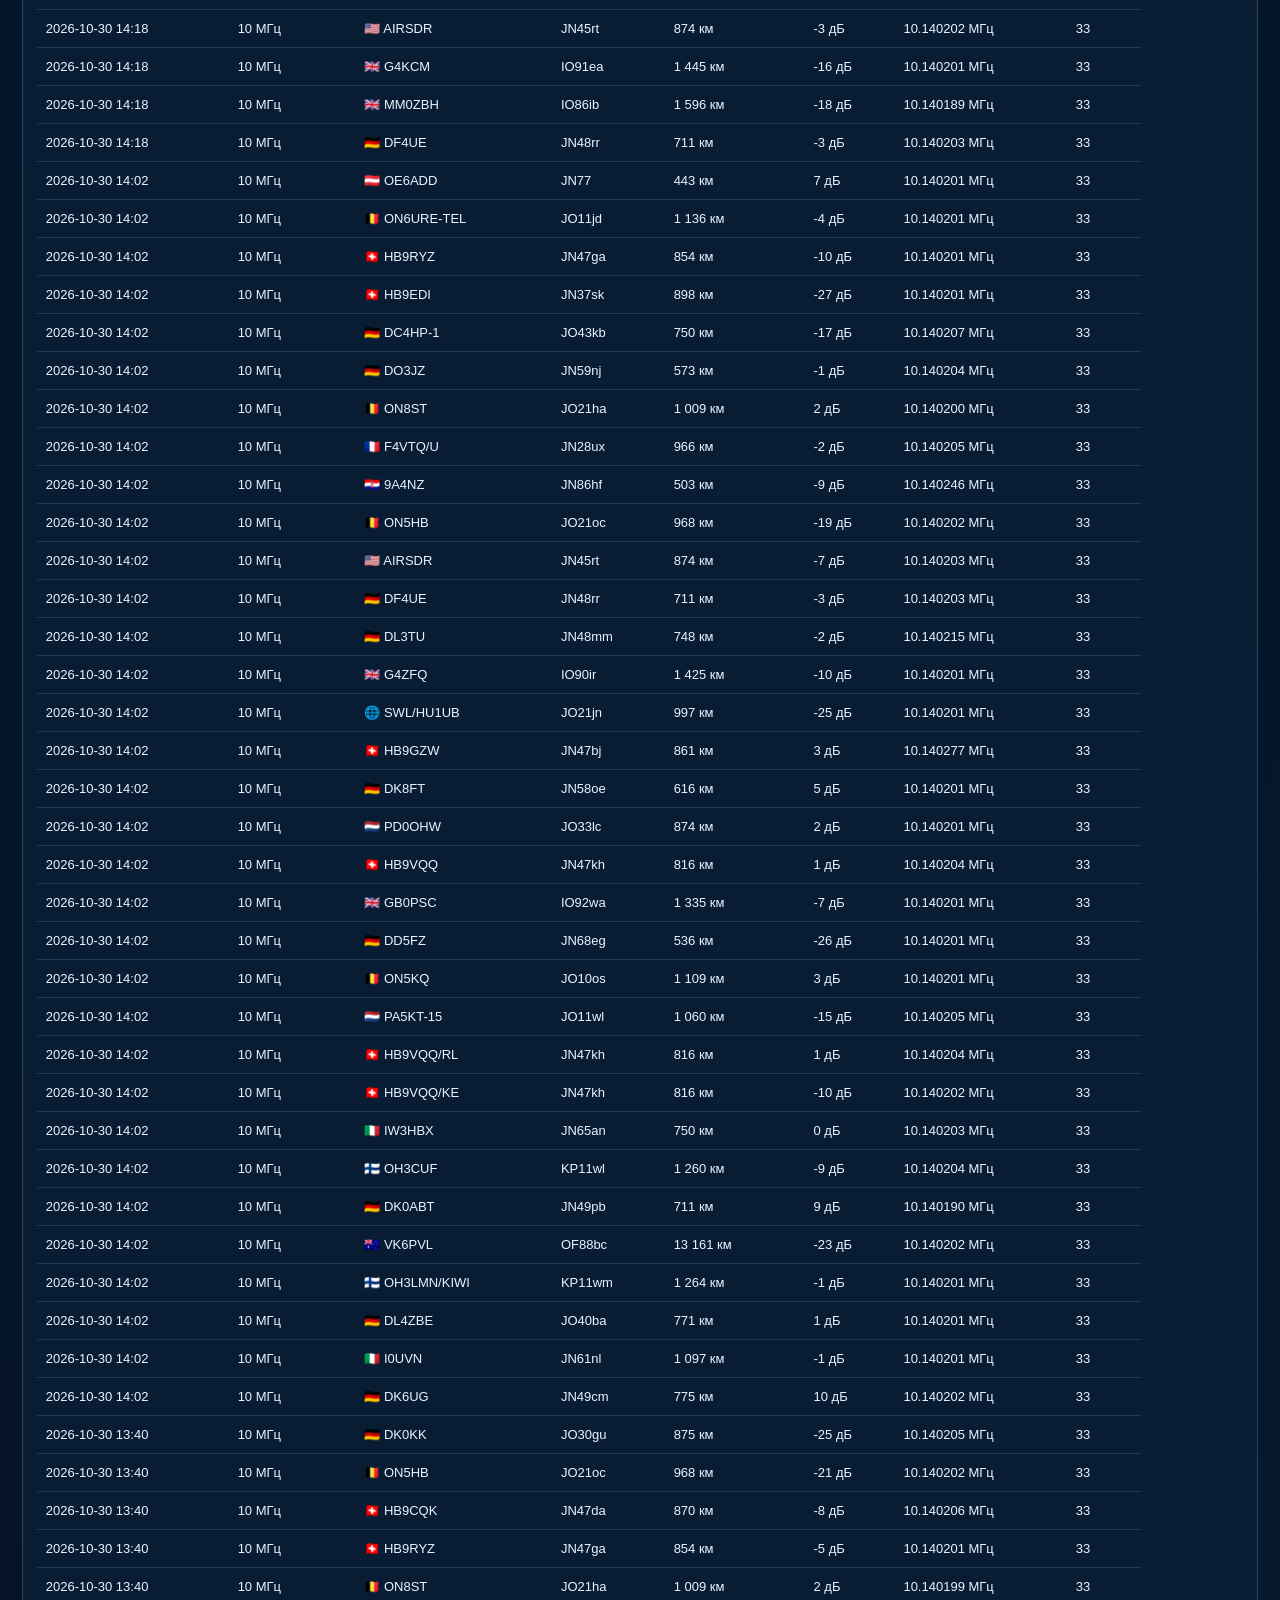
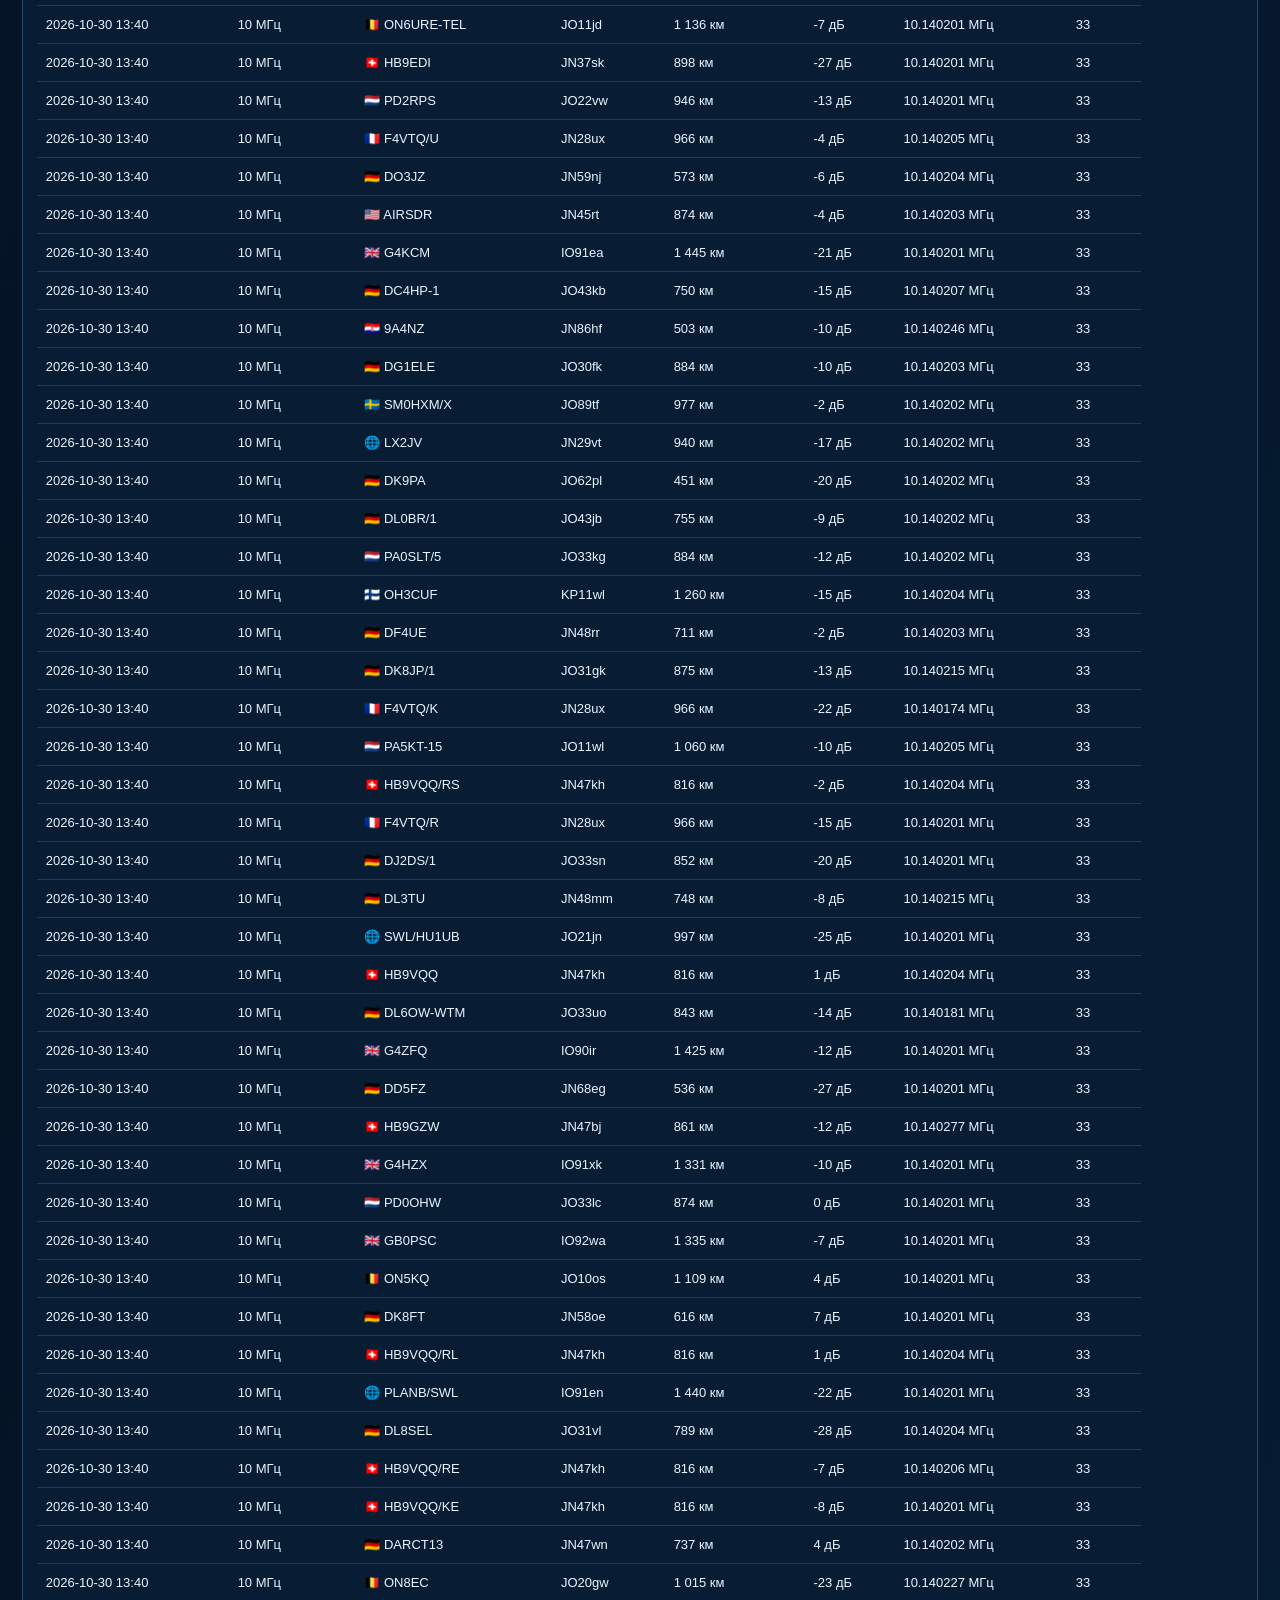
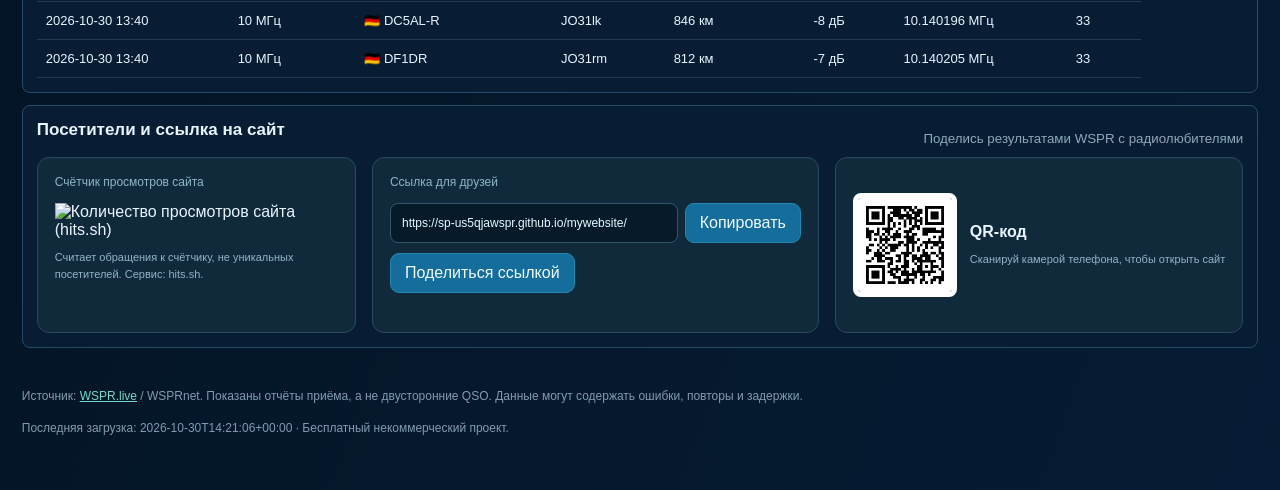
==== commit 8c542b80: "Add files via upload" ====
--- a/index.html
+++ b/index.html
@@ -12,4 +12,4 @@
 <span aria-live="polite" id="shareNotice" role="status"></span>
 </div>
 <div class="qr-card"><img alt="QR-код сайта SP/US5QJA" height="104" loading="lazy" src="qr-site.png" width="104"/><div><strong>QR-код</strong><small>Сканируй камерой телефона, чтобы открыть сайт</small></div></div>
-</div></section><footer><p>Источник: <a href="https://wspr.live/" rel="noopener" target="_blank">WSPR.live</a> / WSPRnet. Показаны отчёты приёма, а не двусторонние QSO. Данные могут содержать ошибки, повторы и задержки.</p><p>Последняя загрузка: <span id="updated">—</span> · Бесплатный некоммерческий проект.</p></footer></main><script src="site-links.js?v=1" defer></script><script src="guestbook.js?v=1" defer></script></body></html>
+</div></section><footer><p>Источник: <a href="https://wspr.live/" rel="noopener" target="_blank">WSPR.live</a> / WSPRnet. Показаны отчёты приёма, а не двусторонние QSO. Данные могут содержать ошибки, повторы и задержки.</p><p>Последняя загрузка: <span id="updated">—</span> · Бесплатный некоммерческий проект.</p></footer></main><script src="site-links.js?v=1" defer></script><script src="guestbook.js?v=2" defer></script></body></html>
